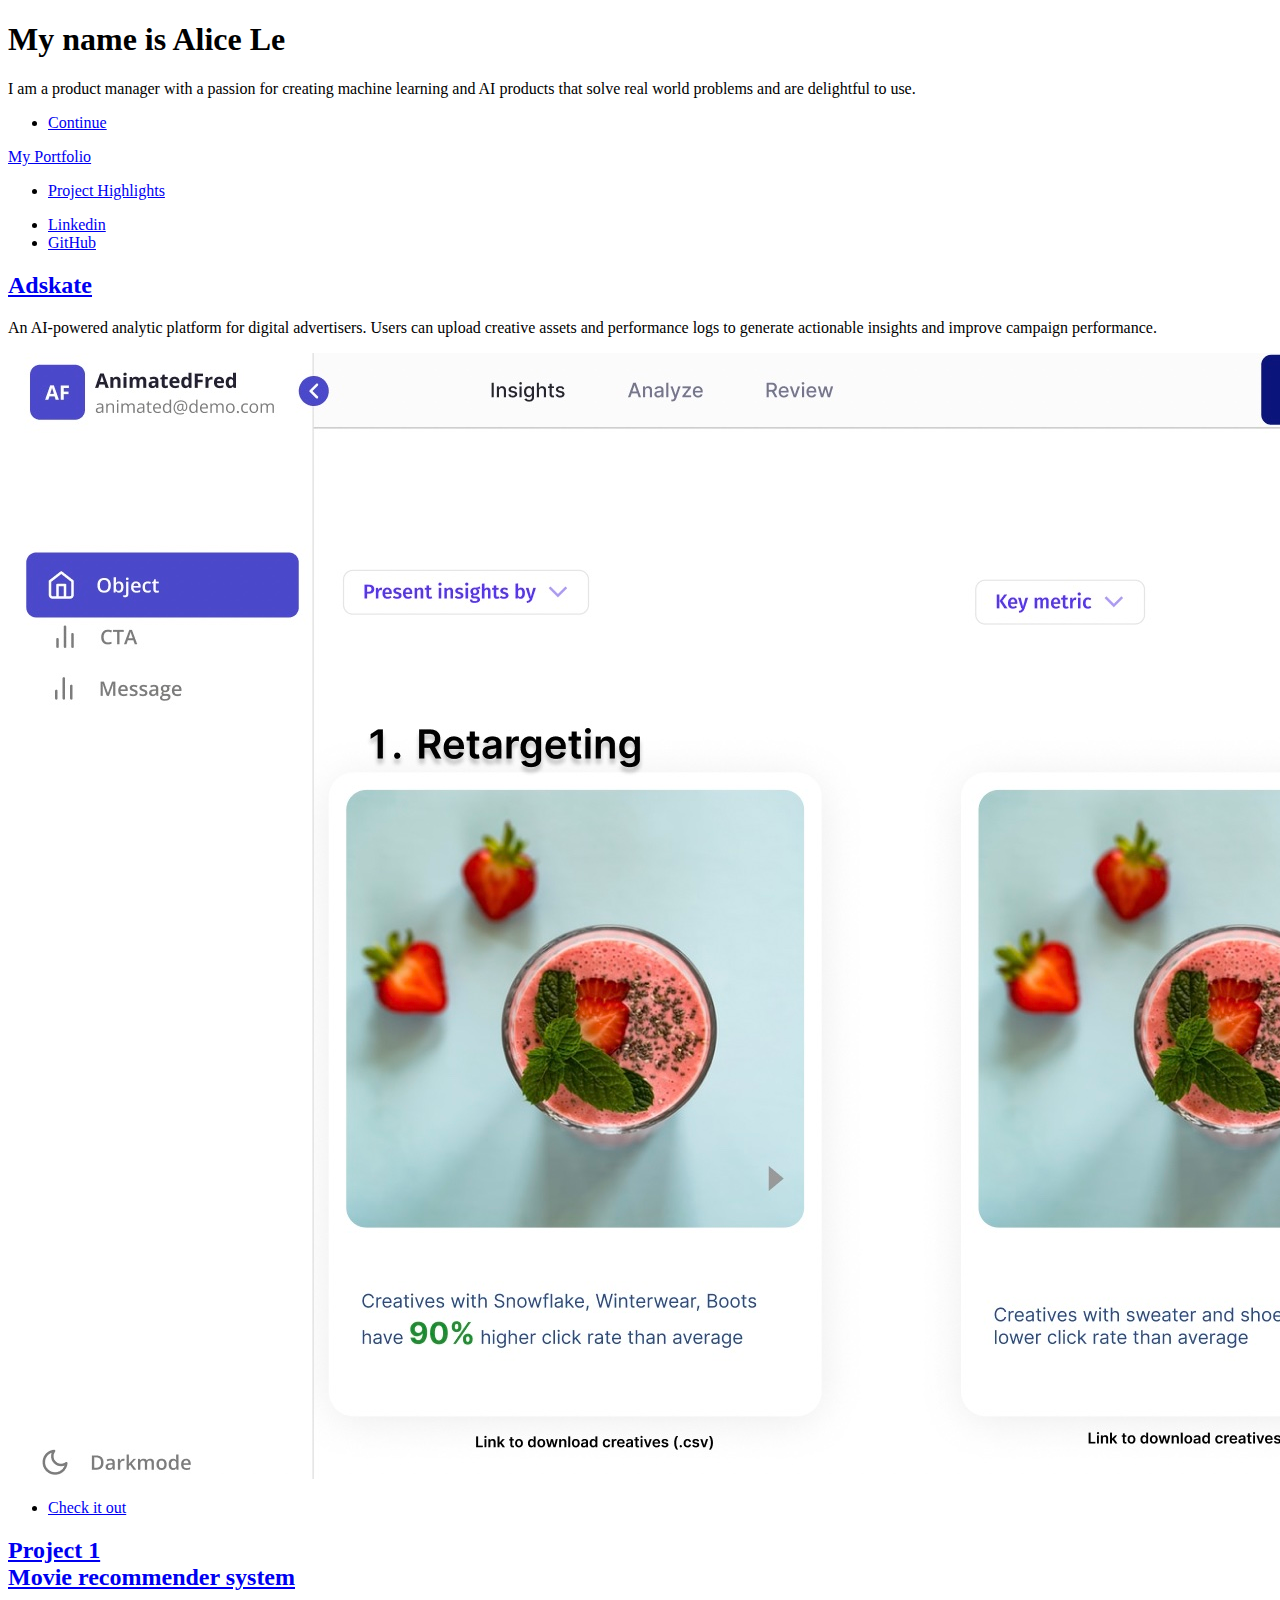
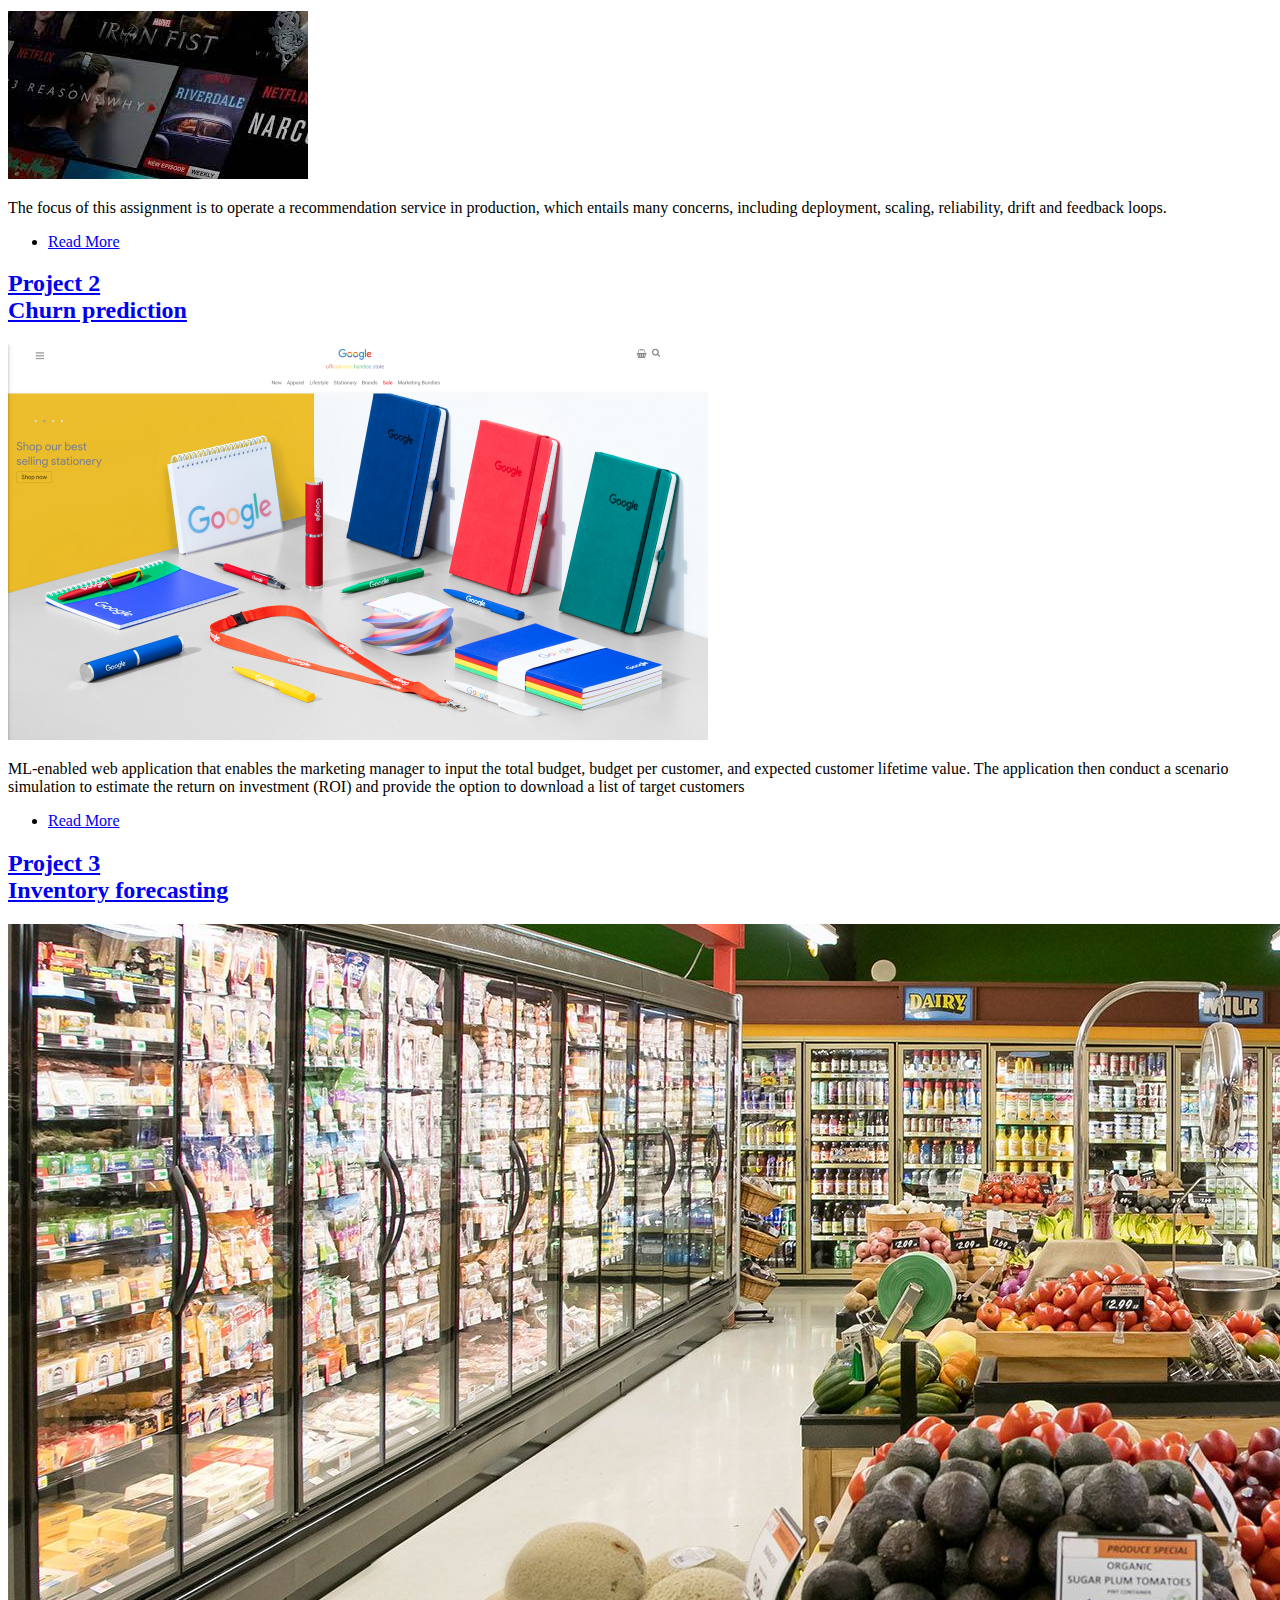
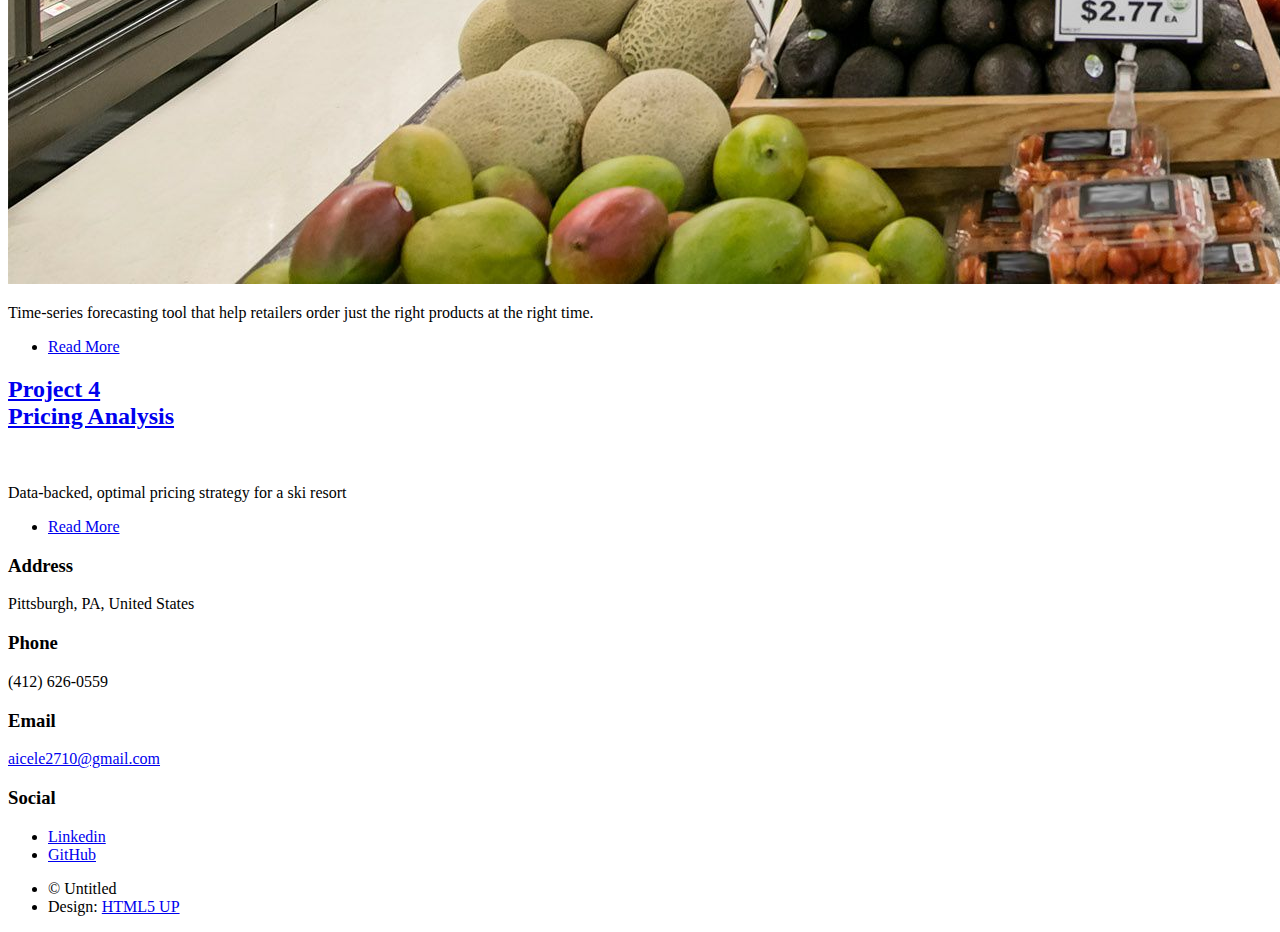
==== index.html @ f4382d78 "3rd commit" ====
<!DOCTYPE HTML>
<!--
	Massively by HTML5 UP
	html5up.net | @ajlkn
	Free for personal and commercial use under the CCA 3.0 license (html5up.net/license)
-->
<html>
	<head>
		<title>Massively by HTML5 UP</title>
		<meta charset="utf-8" />
		<meta name="viewport" content="width=device-width, initial-scale=1, user-scalable=no" />
		<link rel="stylesheet" href="assets/css/main.css" />
		<noscript><link rel="stylesheet" href="assets/css/noscript.css" /></noscript>
	</head>
	<body class="is-preload">

		<!-- Wrapper -->
			<div id="wrapper" class="fade-in">

				<!-- Intro -->
					<div id="intro">
						<h1>My name is Alice Le</h1>
						<p>I am a product manager
							with a passion for creating machine learning and AI products
							that solve real world problems
							and are delightful to use. </p>
						<ul class="actions">
							<li><a href="#header" class="button icon solid solo fa-arrow-down scrolly">Continue</a></li>
						</ul>
					</div>

				<!-- Header -->
					<header id="header">
						<a href="index.html" class="logo">My Portfolio</a>
					</header>

				<!-- Nav -->
					<nav id="nav">
						<ul class="links">
							<li class="active"><a href="index.html">Project Highlights</a></li>

						</ul>
						<ul class="icons">
							<li><a href="https://www.linkedin.com/in/alice-phuong-le/" class="icon brands fa-linkedin" target="_blank"><span class="label">Linkedin</span></a></li>
							<li><a href="https://github.com/alicele2710" class="icon brands fa-github" target="_blank"><span class="label">GitHub</span></a></li>
						</ul>
					</nav>

				<!-- Main -->
					<div id="main">

						<!-- Featured Post -->
							<article class="post featured">
								<header class="major">
									<h2><a href="#">Adskate</a></h2>
									<p>An AI-powered analytic platform for digital advertisers.
										Users can upload creative assets and performance logs to generate actionable insights and improve campaign performance.</p>
								</header>
								<a href="#" class="image main"><img src="images/Adskate.jpg" alt="adskate" /></a>
								<ul class="actions special">
									<li><a href="#" class="button large" target="_blank">Check it out</a></li>
								</ul>
							</article>

						<!-- Posts -->
							<section class="posts">
								<article>
									<header>
										
										<h2><a href="#">Project 1<br />
										Movie recommender system </a></h2>
									</header>
									<a href="#" class="image fit"><img src="images/download.jpeg" alt="movie"/></a>
									<p>The focus of this assignment is to operate a recommendation service in production, which entails many concerns, including deployment, scaling, reliability, drift and feedback loops.</p>
									<ul class="actions special">
										<li><a href="https://github.com/cmu-seai/group-project-s23-attack-on-the-model" class="button" target="_blank">Read More</a></li>
									</ul>
								</article>
								<article>
									<header>
										
										<h2><a href="#">Project 2<br />
										Churn prediction</a></h2>
									</header>
									<a href="#" class="image fit"><img src="images/google-merch-store.png" alt="" /></a>
									<p>ML-enabled web application that enables the marketing manager to input the total budget, budget per customer, and expected customer lifetime value. The application then conduct a scenario simulation to estimate the return on investment (ROI) and provide the option to download a list of target customers</p>
									<ul class="actions special">
										<li><a href="https://github.com/alicele2710/churn-prediction/tree/main" class="button" target="_blank">Read More</a></li>
									</ul>
								</article>
								<article>
									<header>
								
										<h2><a href="#">Project 3<br />
										Inventory forecasting</a></h2>
									</header>
									<a href="#" class="image fit"><img src="images/supermarket.jpg" alt="" /></a>
									<p>Time-series forecasting tool that help retailers order just the right products at the right time.</p>
									<ul class="actions special">
										<li><a href="https://github.com/alicele2710/inventory-forecasting" class="button" target="_blank">Read More</a></li>
									</ul>
								</article>
								<article>
									<header>
									
										<h2><a href="#">Project 4<br />
										Pricing Analysis</a></h2>
									</header>
									<a href="#" class="image fit"><img src="images/pricing.jpeg" alt="" /></a>
									<p>Data-backed, optimal pricing strategy for a ski resort</p>
									<ul class="actions special">
										<li><a href="https://github.com/alicele2710/DataScienceGuidedCapstone" class="button" target="_blank">Read More</a></li>
									</ul>
								</article>
								
							</section>

						<!-- Footer -->


					</div>

				<!-- Footer -->
					<footer id="footer">
						
						<section class="split contact">
							<section class="alt">
								<h3>Address</h3>
								<p>Pittsburgh, PA, United States</p>
							</section>
							<section>
								<h3>Phone</h3>
								<p>(412) 626-0559</p>
							</section>
							<section>
								<h3>Email</h3>
								<p><a href = "mailto: alicele2710@gmail.com">aicele2710@gmail.com</a></p>
							</section>
							<section>
								<h3>Social</h3>
								<ul class="icons alt">
									<li><a href="https://www.linkedin.com/in/alice-phuong-le/" class="icon brands alt fa-linkedin" target="_blank"><span class="label">Linkedin</span></a></li>
									
									<li><a href="https://github.com/alicele2710" class="icon brands alt fa-github" target="_blank"><span class="label">GitHub</span></a></li>
								</ul>
							</section>
						</section>
					</footer>

				<!-- Copyright -->
					<div id="copyright">
						<ul><li>&copy; Untitled</li><li>Design: <a href="https://html5up.net">HTML5 UP</a></li></ul>
					</div>

			</div>

		<!-- Scripts -->
			<script src="assets/js/jquery.min.js"></script>
			<script src="assets/js/jquery.scrollex.min.js"></script>
			<script src="assets/js/jquery.scrolly.min.js"></script>
			<script src="assets/js/browser.min.js"></script>
			<script src="assets/js/breakpoints.min.js"></script>
			<script src="assets/js/util.js"></script>
			<script src="assets/js/main.js"></script>

	</body>
</html>
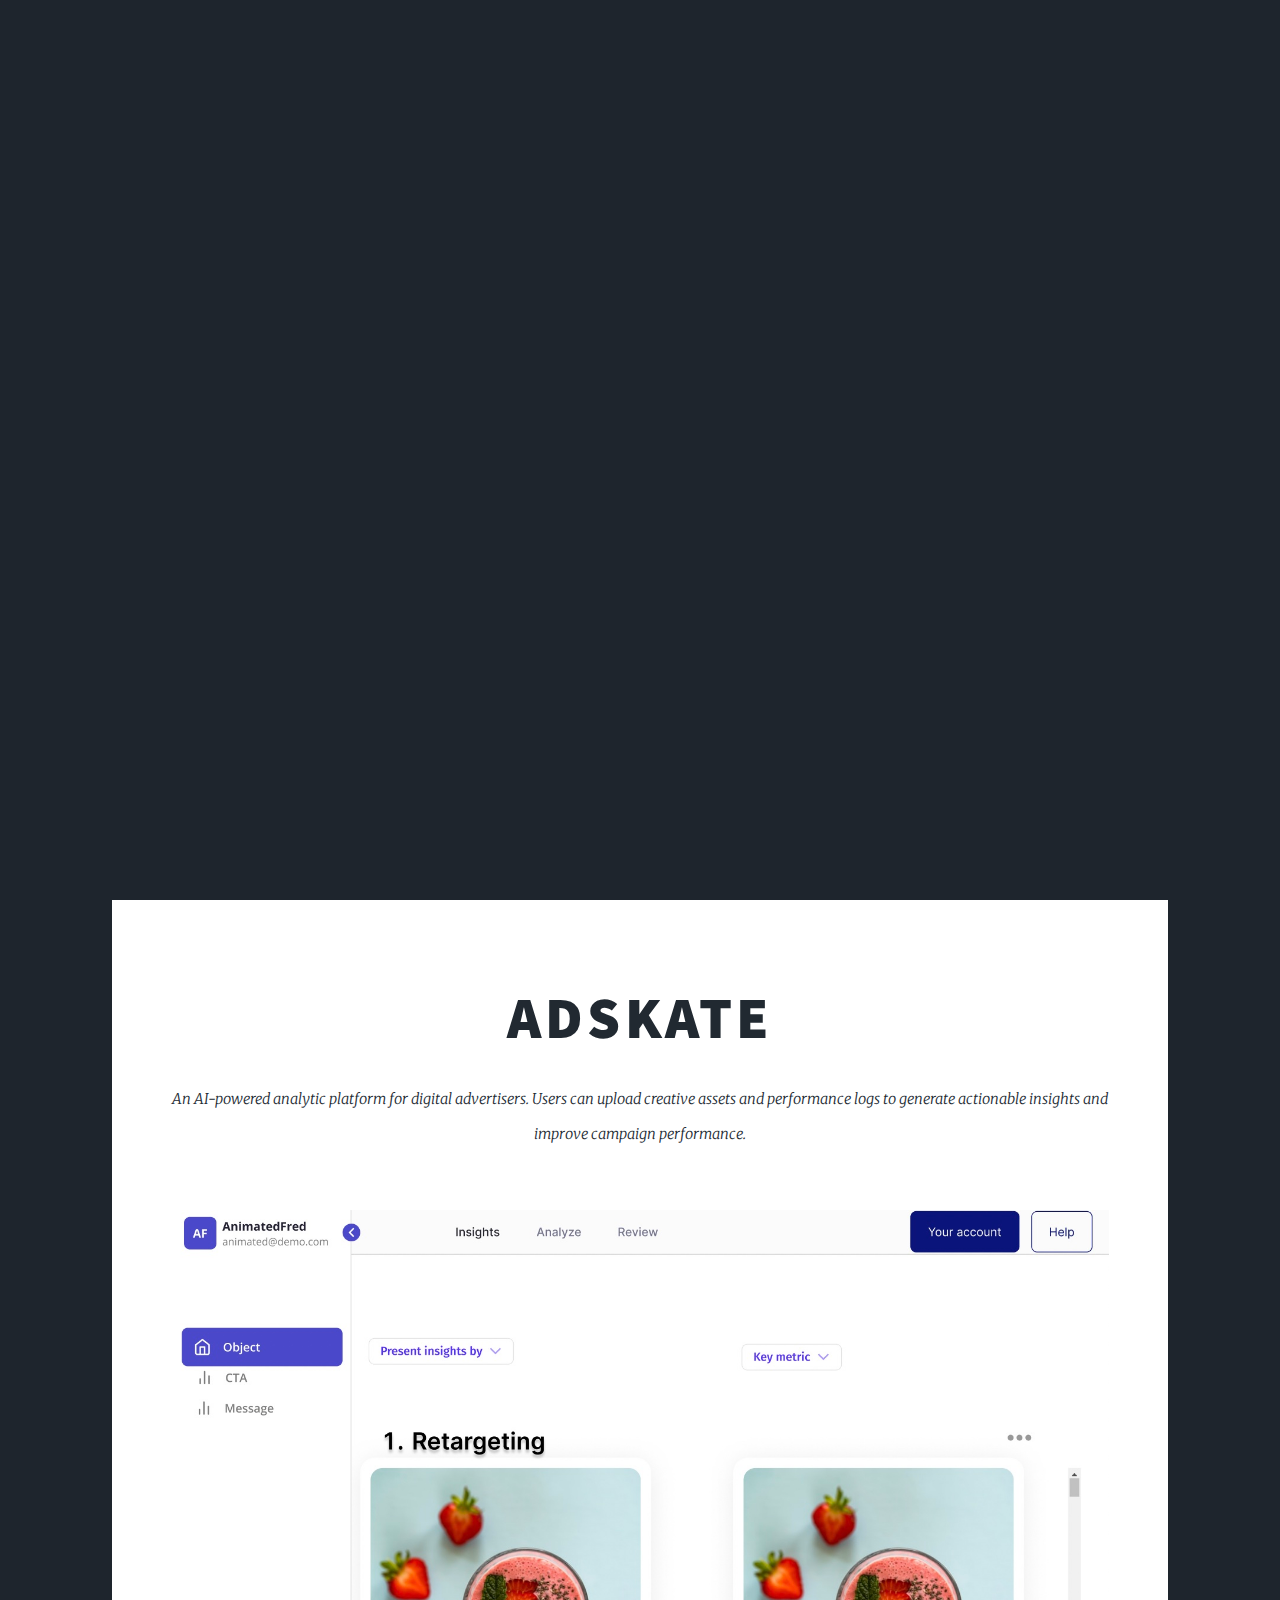
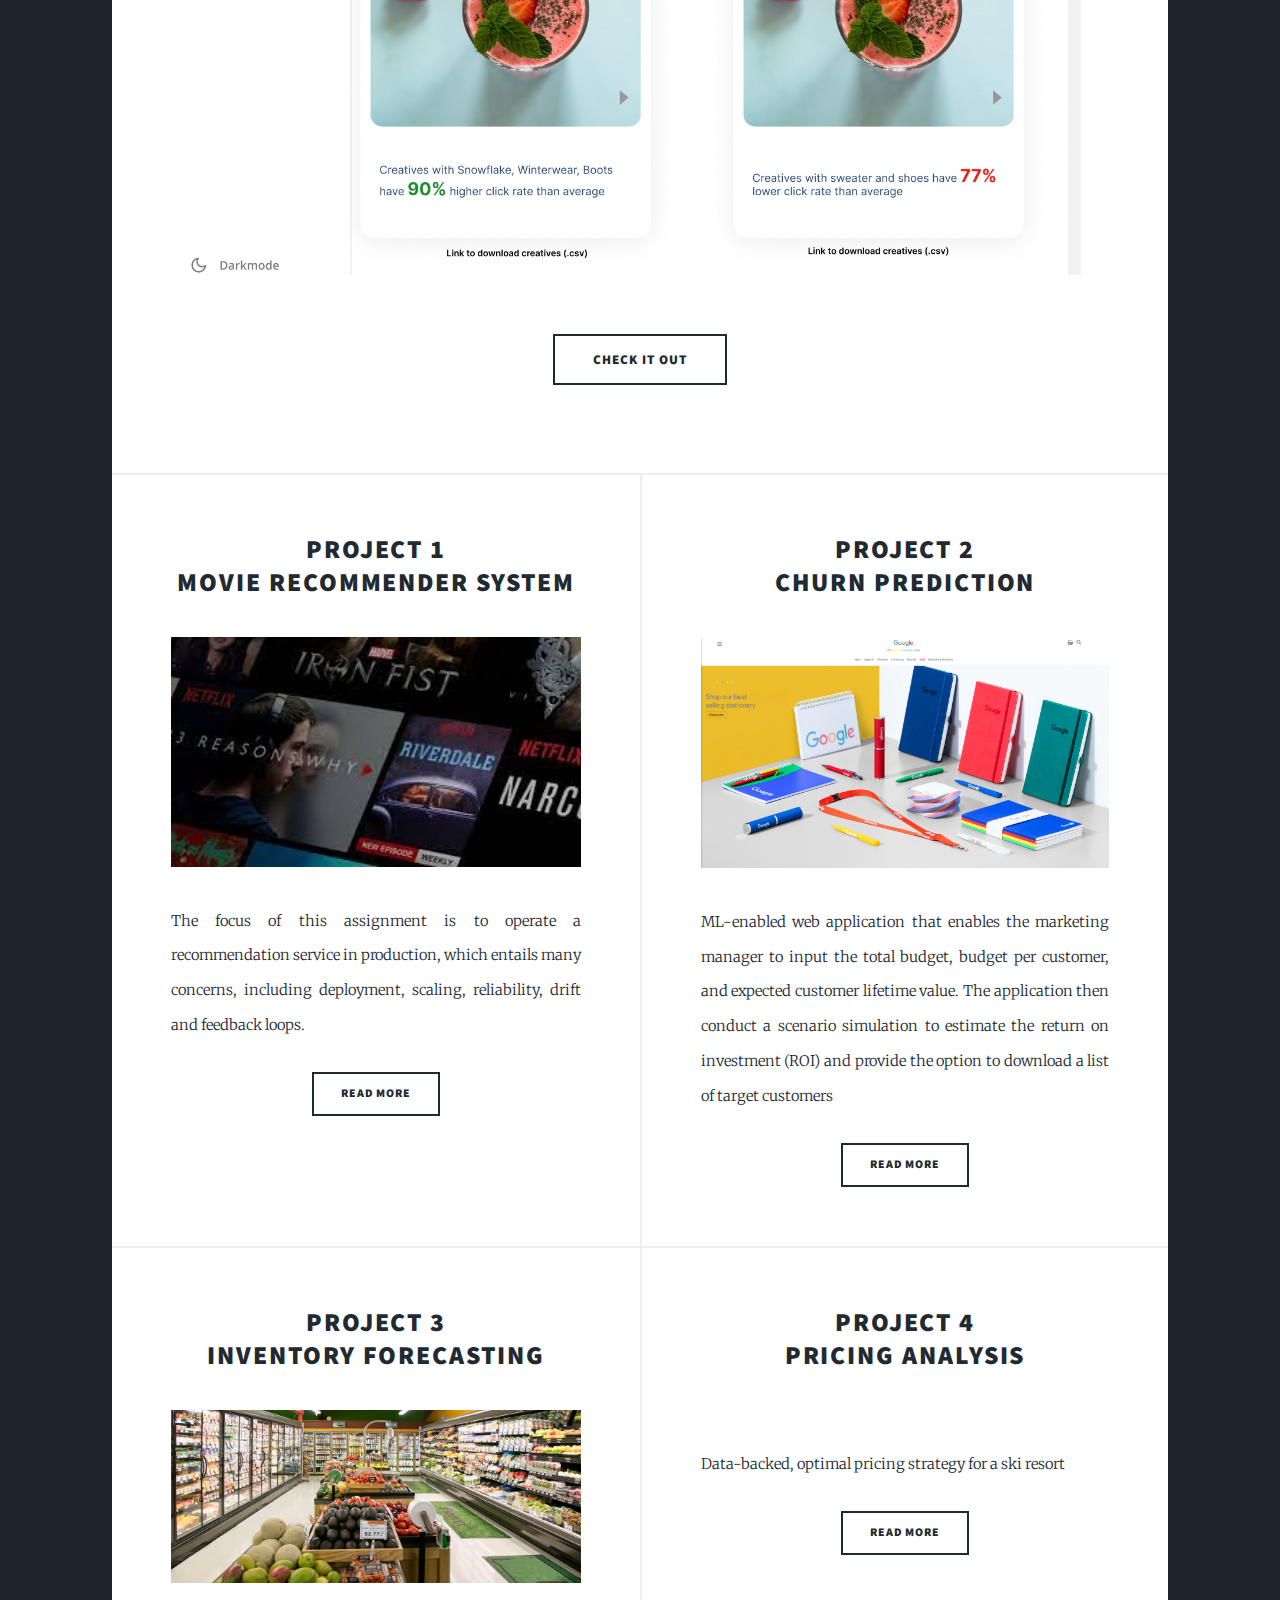
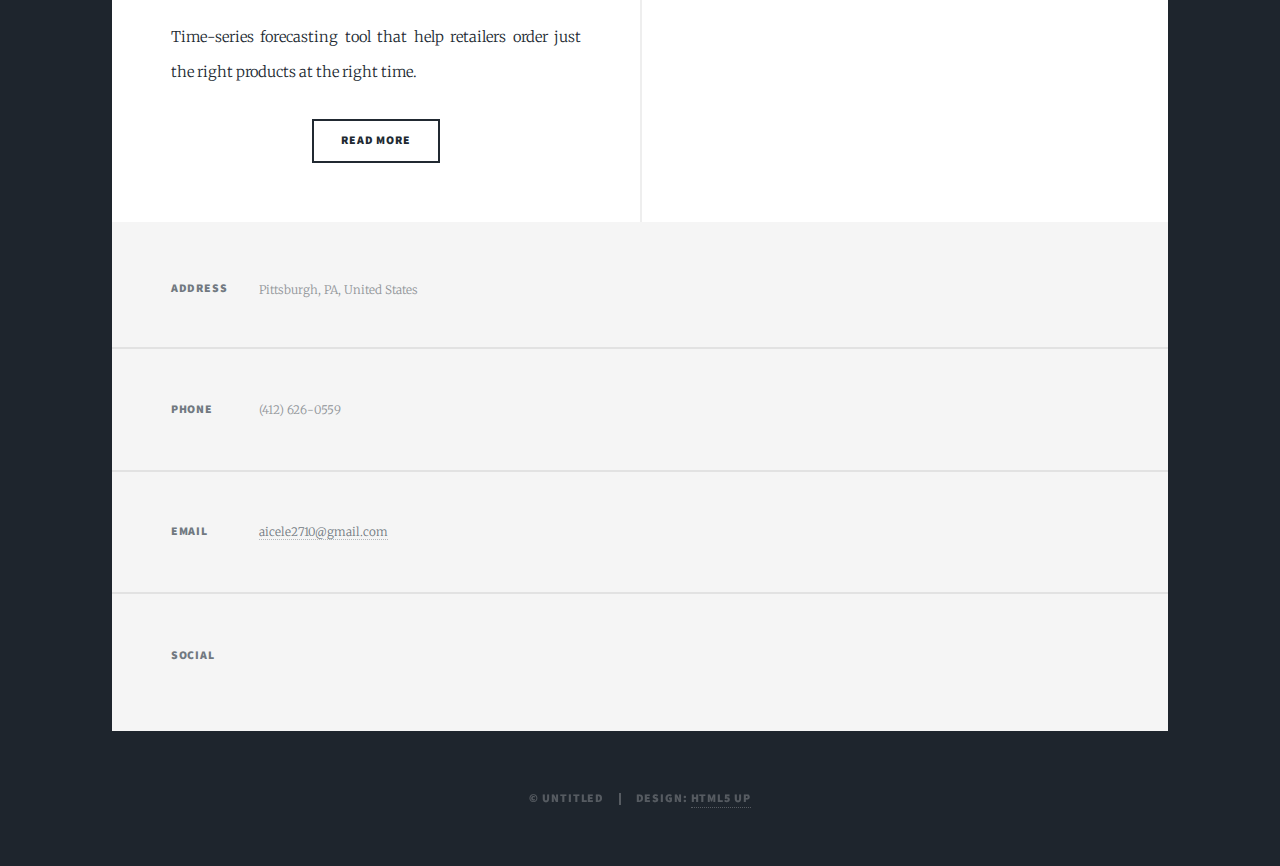
==== commit 9df17cff: "5th commit" ====
--- a/index.html
+++ b/index.html
@@ -38,6 +38,8 @@
 					<nav id="nav">
 						<ul class="links">
 							<li class="active"><a href="index.html">Project Highlights</a></li>
+							
+
 
 						</ul>
 						<ul class="icons">
@@ -52,13 +54,13 @@
 						<!-- Featured Post -->
 							<article class="post featured">
 								<header class="major">
-									<h2><a href="#">Adskate</a></h2>
+									<h2><a href="generic.html">Adskate</a></h2>
 									<p>An AI-powered analytic platform for digital advertisers.
 										Users can upload creative assets and performance logs to generate actionable insights and improve campaign performance.</p>
 								</header>
-								<a href="#" class="image main"><img src="images/Adskate.jpg" alt="adskate" /></a>
+								<a href="generic.html" class="image main"><img src="images/Adskate.jpg" alt="adskate" /></a>
 								<ul class="actions special">
-									<li><a href="#" class="button large" target="_blank">Check it out</a></li>
+									<li><a href="generic.html" class="button large" target="_blank">Check it out</a></li>
 								</ul>
 							</article>
 
@@ -67,22 +69,22 @@
 								<article>
 									<header>
 										
-										<h2><a href="#">Project 1<br />
+										<h2><a href="https://github.com/alicele2710/movie-recommender-system/tree/main">Project 1<br />
 										Movie recommender system </a></h2>
 									</header>
-									<a href="#" class="image fit"><img src="images/download.jpeg" alt="movie"/></a>
+									<a href="https://github.com/alicele2710/movie-recommender-system/tree/main" class="image fit"><img src="images/download.jpeg" alt="movie"/></a>
 									<p>The focus of this assignment is to operate a recommendation service in production, which entails many concerns, including deployment, scaling, reliability, drift and feedback loops.</p>
 									<ul class="actions special">
-										<li><a href="https://github.com/cmu-seai/group-project-s23-attack-on-the-model" class="button" target="_blank">Read More</a></li>
+										<li><a href="https://github.com/alicele2710/movie-recommender-system/tree/main" class="button" target="_blank">Read More</a></li>
 									</ul>
 								</article>
 								<article>
 									<header>
 										
-										<h2><a href="#">Project 2<br />
+										<h2><a href="https://github.com/alicele2710/churn-prediction/tree/main">Project 2<br />
 										Churn prediction</a></h2>
 									</header>
-									<a href="#" class="image fit"><img src="images/google-merch-store.png" alt="" /></a>
+									<a href="https://github.com/alicele2710/churn-prediction/tree/main" class="image fit"><img src="images/google-merch-store.png" alt="" /></a>
 									<p>ML-enabled web application that enables the marketing manager to input the total budget, budget per customer, and expected customer lifetime value. The application then conduct a scenario simulation to estimate the return on investment (ROI) and provide the option to download a list of target customers</p>
 									<ul class="actions special">
 										<li><a href="https://github.com/alicele2710/churn-prediction/tree/main" class="button" target="_blank">Read More</a></li>
@@ -91,10 +93,10 @@
 								<article>
 									<header>
 								
-										<h2><a href="#">Project 3<br />
+										<h2><a href="https://github.com/alicele2710/inventory-forecasting">Project 3<br />
 										Inventory forecasting</a></h2>
 									</header>
-									<a href="#" class="image fit"><img src="images/supermarket.jpg" alt="" /></a>
+									<a href="https://github.com/alicele2710/inventory-forecasting" class="image fit"><img src="images/supermarket.jpg" alt="" /></a>
 									<p>Time-series forecasting tool that help retailers order just the right products at the right time.</p>
 									<ul class="actions special">
 										<li><a href="https://github.com/alicele2710/inventory-forecasting" class="button" target="_blank">Read More</a></li>
@@ -103,10 +105,10 @@
 								<article>
 									<header>
 									
-										<h2><a href="#">Project 4<br />
+										<h2><a href="https://github.com/alicele2710/DataScienceGuidedCapstone">Project 4<br />
 										Pricing Analysis</a></h2>
 									</header>
-									<a href="#" class="image fit"><img src="images/pricing.jpeg" alt="" /></a>
+									<a href="https://github.com/alicele2710/DataScienceGuidedCapstone" class="image fit"><img src="images/pricing.jpeg" alt="" /></a>
 									<p>Data-backed, optimal pricing strategy for a ski resort</p>
 									<ul class="actions special">
 										<li><a href="https://github.com/alicele2710/DataScienceGuidedCapstone" class="button" target="_blank">Read More</a></li>
--- a/assets/css/main.css
+++ b/assets/css/main.css
@@ -0,0 +1,4697 @@
+@import url(fontawesome-all.min.css);
+@import url("https://fonts.googleapis.com/css?family=Merriweather:300,700,300italic,700italic|Source+Sans+Pro:900");
+
+/*
+	Massively by HTML5 UP
+	html5up.net | @ajlkn
+	Free for personal and commercial use under the CCA 3.0 license (html5up.net/license)
+*/
+
+html, body, div, span, applet, object,
+iframe, h1, h2, h3, h4, h5, h6, p, blockquote,
+pre, a, abbr, acronym, address, big, cite,
+code, del, dfn, em, img, ins, kbd, q, s, samp,
+small, strike, strong, sub, sup, tt, var, b,
+u, i, center, dl, dt, dd, ol, ul, li, fieldset,
+form, label, legend, table, caption, tbody,
+tfoot, thead, tr, th, td, article, aside,
+canvas, details, embed, figure, figcaption,
+footer, header, hgroup, menu, nav, output, ruby,
+section, summary, time, mark, audio, video {
+	margin: 0;
+	padding: 0;
+	border: 0;
+	font-size: 100%;
+	font: inherit;
+	vertical-align: baseline;}
+
+article, aside, details, figcaption, figure,
+footer, header, hgroup, menu, nav, section {
+	display: block;}
+
+body {
+	line-height: 1;
+}
+
+ol, ul {
+	list-style: none;
+}
+
+blockquote, q {
+	quotes: none;
+}
+
+	blockquote:before, blockquote:after, q:before, q:after {
+		content: '';
+		content: none;
+	}
+
+table {
+	border-collapse: collapse;
+	border-spacing: 0;
+}
+
+body {
+	-webkit-text-size-adjust: none;
+}
+
+mark {
+	background-color: transparent;
+	color: inherit;
+}
+
+input::-moz-focus-inner {
+	border: 0;
+	padding: 0;
+}
+
+input, select, textarea {
+	-moz-appearance: none;
+	-webkit-appearance: none;
+	-ms-appearance: none;
+	appearance: none;
+}
+
+/* Basic */
+
+	@-ms-viewport {
+		width: device-width;
+	}
+
+	body {
+		-ms-overflow-style: scrollbar;
+	}
+
+	@media screen and (max-width: 480px) {
+
+		html, body {
+			min-width: 320px;
+		}
+
+	}
+
+	html {
+		box-sizing: border-box;
+	}
+
+	*, *:before, *:after {
+		box-sizing: inherit;
+	}
+
+	body {
+		background-color: #1e252d;
+	}
+
+		body.is-preload *, body.is-preload *:before, body.is-preload *:after {
+			-moz-animation: none !important;
+			-webkit-animation: none !important;
+			-ms-animation: none !important;
+			animation: none !important;
+			-moz-transition: none !important;
+			-webkit-transition: none !important;
+			-ms-transition: none !important;
+			transition: none !important;
+		}
+
+/* Type */
+
+	html {
+		font-size: 16pt;
+	}
+
+		@media screen and (max-width: 1680px) {
+
+			html {
+				font-size: 12pt;
+			}
+
+		}
+
+		@media screen and (max-width: 1280px) {
+
+			html {
+				font-size: 11pt;
+			}
+
+		}
+
+		@media screen and (max-width: 360px) {
+
+			html {
+				font-size: 10pt;
+			}
+
+		}
+
+	body {
+		color: #212931;
+	}
+
+	body, input, select, textarea {
+		font-family: "Merriweather", Georgia, serif;
+		font-weight: 300;
+		font-size: 1rem;
+		line-height: 2.375;
+	}
+
+	a {
+		-moz-transition: color 0.2s ease-in-out, background-color 0.2s ease-in-out, border-color 0.2s ease-in-out, box-shadow 0.2s ease-in-out;
+		-webkit-transition: color 0.2s ease-in-out, background-color 0.2s ease-in-out, border-color 0.2s ease-in-out, box-shadow 0.2s ease-in-out;
+		-ms-transition: color 0.2s ease-in-out, background-color 0.2s ease-in-out, border-color 0.2s ease-in-out, box-shadow 0.2s ease-in-out;
+		transition: color 0.2s ease-in-out, background-color 0.2s ease-in-out, border-color 0.2s ease-in-out, box-shadow 0.2s ease-in-out;
+		border-bottom: dotted 1px;
+		text-decoration: none;
+	}
+
+		a:hover {
+			border-bottom-color: transparent;
+		}
+
+	strong, b {
+		font-weight: 600;
+	}
+
+	em, i {
+		font-style: italic;
+	}
+
+	p {
+		text-align: justify;
+		margin: 0 0 2rem 0;
+	}
+
+	h1, h2, h3, h4, h5, h6 {
+		font-family: "Source Sans Pro", Helvetica, sans-serif;
+		font-weight: 900;
+		line-height: 1.5;
+		letter-spacing: 0.075em;
+		text-transform: uppercase;
+		margin: 0 0 1rem 0;
+	}
+
+		h1 a, h2 a, h3 a, h4 a, h5 a, h6 a {
+			border-bottom: 0;
+			color: inherit;
+			text-decoration: none;
+		}
+
+	h1 {
+		font-size: 4rem;
+		line-height: 1.1;
+		margin: 0 0 2rem 0;
+	}
+
+	h2 {
+		font-size: 1.75rem;
+		line-height: 1.3;
+		margin: 0 0 1.5rem 0;
+	}
+
+	h3 {
+		font-size: 1.25rem;
+		margin: 0 0 1.5rem 0;
+	}
+
+	h4 {
+		font-size: 1rem;
+	}
+
+	h5 {
+		font-size: 0.9rem;
+	}
+
+	h6 {
+		font-size: 0.8rem;
+	}
+
+	sub {
+		font-size: 0.8rem;
+		position: relative;
+		top: 0.5rem;
+	}
+
+	sup {
+		font-size: 0.8rem;
+		position: relative;
+		top: -0.5rem;
+	}
+
+	blockquote {
+		border-left: solid 4px;
+		font-style: italic;
+		margin: 0 0 2rem 0;
+		padding: 0.5rem 0 0.5rem 2rem;
+	}
+
+	code {
+		border: solid 2px;
+		font-family: "Courier New", monospace;
+		font-size: 0.9rem;
+		margin: 0 0.25rem;
+		padding: 0.25rem 0.65rem;
+	}
+
+	pre {
+		-webkit-overflow-scrolling: touch;
+		font-family: "Courier New", monospace;
+		font-size: 0.9rem;
+		margin: 0 0 2rem 0;
+	}
+
+		pre code {
+			display: block;
+			line-height: 1.75;
+			padding: 1rem 1.5rem;
+			overflow-x: auto;
+		}
+
+	hr {
+		border: 0;
+		border-bottom: solid 2px;
+		margin: 3rem 0;
+	}
+
+		hr.major {
+			margin: 5rem 0;
+		}
+
+	.align-left {
+		text-align: left;
+	}
+
+	.align-center {
+		text-align: center;
+	}
+
+	.align-right {
+		text-align: right;
+	}
+
+	input, select, textarea {
+		color: #212931;
+	}
+
+	a {
+		color: #212931;
+		border-bottom-color: rgba(33, 41, 49, 0.5);
+	}
+
+		a:hover {
+			border-bottom-color: transparent;
+			color: #18bfef !important;
+		}
+
+	strong, b {
+		color: #212931;
+	}
+
+	h1, h2, h3, h4, h5, h6 {
+		color: #212931;
+	}
+
+	blockquote {
+		border-left-color: #eeeeee;
+	}
+
+	code {
+		background: rgba(220, 220, 220, 0.25);
+		border-color: #eeeeee;
+	}
+
+	hr {
+		border-bottom-color: #eeeeee;
+	}
+
+/* Row */
+
+	.row {
+		display: flex;
+		flex-wrap: wrap;
+		box-sizing: border-box;
+		align-items: stretch;
+	}
+
+		.row > * {
+			box-sizing: border-box;
+		}
+
+		.row.gtr-uniform > * > :last-child {
+			margin-bottom: 0;
+		}
+
+		.row.aln-left {
+			justify-content: flex-start;
+		}
+
+		.row.aln-center {
+			justify-content: center;
+		}
+
+		.row.aln-right {
+			justify-content: flex-end;
+		}
+
+		.row.aln-top {
+			align-items: flex-start;
+		}
+
+		.row.aln-middle {
+			align-items: center;
+		}
+
+		.row.aln-bottom {
+			align-items: flex-end;
+		}
+
+		.row > .imp {
+			order: -1;
+		}
+
+		.row > .col-1 {
+			width: 8.33333%;
+		}
+
+		.row > .off-1 {
+			margin-left: 8.33333%;
+		}
+
+		.row > .col-2 {
+			width: 16.66667%;
+		}
+
+		.row > .off-2 {
+			margin-left: 16.66667%;
+		}
+
+		.row > .col-3 {
+			width: 25%;
+		}
+
+		.row > .off-3 {
+			margin-left: 25%;
+		}
+
+		.row > .col-4 {
+			width: 33.33333%;
+		}
+
+		.row > .off-4 {
+			margin-left: 33.33333%;
+		}
+
+		.row > .col-5 {
+			width: 41.66667%;
+		}
+
+		.row > .off-5 {
+			margin-left: 41.66667%;
+		}
+
+		.row > .col-6 {
+			width: 50%;
+		}
+
+		.row > .off-6 {
+			margin-left: 50%;
+		}
+
+		.row > .col-7 {
+			width: 58.33333%;
+		}
+
+		.row > .off-7 {
+			margin-left: 58.33333%;
+		}
+
+		.row > .col-8 {
+			width: 66.66667%;
+		}
+
+		.row > .off-8 {
+			margin-left: 66.66667%;
+		}
+
+		.row > .col-9 {
+			width: 75%;
+		}
+
+		.row > .off-9 {
+			margin-left: 75%;
+		}
+
+		.row > .col-10 {
+			width: 83.33333%;
+		}
+
+		.row > .off-10 {
+			margin-left: 83.33333%;
+		}
+
+		.row > .col-11 {
+			width: 91.66667%;
+		}
+
+		.row > .off-11 {
+			margin-left: 91.66667%;
+		}
+
+		.row > .col-12 {
+			width: 100%;
+		}
+
+		.row > .off-12 {
+			margin-left: 100%;
+		}
+
+		.row.gtr-0 {
+			margin-top: 0;
+			margin-left: 0rem;
+		}
+
+			.row.gtr-0 > * {
+				padding: 0 0 0 0rem;
+			}
+
+			.row.gtr-0.gtr-uniform {
+				margin-top: 0rem;
+			}
+
+				.row.gtr-0.gtr-uniform > * {
+					padding-top: 0rem;
+				}
+
+		.row.gtr-25 {
+			margin-top: 0;
+			margin-left: -0.375rem;
+		}
+
+			.row.gtr-25 > * {
+				padding: 0 0 0 0.375rem;
+			}
+
+			.row.gtr-25.gtr-uniform {
+				margin-top: -0.375rem;
+			}
+
+				.row.gtr-25.gtr-uniform > * {
+					padding-top: 0.375rem;
+				}
+
+		.row.gtr-50 {
+			margin-top: 0;
+			margin-left: -0.75rem;
+		}
+
+			.row.gtr-50 > * {
+				padding: 0 0 0 0.75rem;
+			}
+
+			.row.gtr-50.gtr-uniform {
+				margin-top: -0.75rem;
+			}
+
+				.row.gtr-50.gtr-uniform > * {
+					padding-top: 0.75rem;
+				}
+
+		.row {
+			margin-top: 0;
+			margin-left: -1.5rem;
+		}
+
+			.row > * {
+				padding: 0 0 0 1.5rem;
+			}
+
+			.row.gtr-uniform {
+				margin-top: -1.5rem;
+			}
+
+				.row.gtr-uniform > * {
+					padding-top: 1.5rem;
+				}
+
+		.row.gtr-150 {
+			margin-top: 0;
+			margin-left: -2.25rem;
+		}
+
+			.row.gtr-150 > * {
+				padding: 0 0 0 2.25rem;
+			}
+
+			.row.gtr-150.gtr-uniform {
+				margin-top: -2.25rem;
+			}
+
+				.row.gtr-150.gtr-uniform > * {
+					padding-top: 2.25rem;
+				}
+
+		.row.gtr-200 {
+			margin-top: 0;
+			margin-left: -3rem;
+		}
+
+			.row.gtr-200 > * {
+				padding: 0 0 0 3rem;
+			}
+
+			.row.gtr-200.gtr-uniform {
+				margin-top: -3rem;
+			}
+
+				.row.gtr-200.gtr-uniform > * {
+					padding-top: 3rem;
+				}
+
+		@media screen and (max-width: 1680px) {
+
+			.row {
+				display: flex;
+				flex-wrap: wrap;
+				box-sizing: border-box;
+				align-items: stretch;
+			}
+
+				.row > * {
+					box-sizing: border-box;
+				}
+
+				.row.gtr-uniform > * > :last-child {
+					margin-bottom: 0;
+				}
+
+				.row.aln-left {
+					justify-content: flex-start;
+				}
+
+				.row.aln-center {
+					justify-content: center;
+				}
+
+				.row.aln-right {
+					justify-content: flex-end;
+				}
+
+				.row.aln-top {
+					align-items: flex-start;
+				}
+
+				.row.aln-middle {
+					align-items: center;
+				}
+
+				.row.aln-bottom {
+					align-items: flex-end;
+				}
+
+				.row > .imp-xlarge {
+					order: -1;
+				}
+
+				.row > .col-1-xlarge {
+					width: 8.33333%;
+				}
+
+				.row > .off-1-xlarge {
+					margin-left: 8.33333%;
+				}
+
+				.row > .col-2-xlarge {
+					width: 16.66667%;
+				}
+
+				.row > .off-2-xlarge {
+					margin-left: 16.66667%;
+				}
+
+				.row > .col-3-xlarge {
+					width: 25%;
+				}
+
+				.row > .off-3-xlarge {
+					margin-left: 25%;
+				}
+
+				.row > .col-4-xlarge {
+					width: 33.33333%;
+				}
+
+				.row > .off-4-xlarge {
+					margin-left: 33.33333%;
+				}
+
+				.row > .col-5-xlarge {
+					width: 41.66667%;
+				}
+
+				.row > .off-5-xlarge {
+					margin-left: 41.66667%;
+				}
+
+				.row > .col-6-xlarge {
+					width: 50%;
+				}
+
+				.row > .off-6-xlarge {
+					margin-left: 50%;
+				}
+
+				.row > .col-7-xlarge {
+					width: 58.33333%;
+				}
+
+				.row > .off-7-xlarge {
+					margin-left: 58.33333%;
+				}
+
+				.row > .col-8-xlarge {
+					width: 66.66667%;
+				}
+
+				.row > .off-8-xlarge {
+					margin-left: 66.66667%;
+				}
+
+				.row > .col-9-xlarge {
+					width: 75%;
+				}
+
+				.row > .off-9-xlarge {
+					margin-left: 75%;
+				}
+
+				.row > .col-10-xlarge {
+					width: 83.33333%;
+				}
+
+				.row > .off-10-xlarge {
+					margin-left: 83.33333%;
+				}
+
+				.row > .col-11-xlarge {
+					width: 91.66667%;
+				}
+
+				.row > .off-11-xlarge {
+					margin-left: 91.66667%;
+				}
+
+				.row > .col-12-xlarge {
+					width: 100%;
+				}
+
+				.row > .off-12-xlarge {
+					margin-left: 100%;
+				}
+
+				.row.gtr-0 {
+					margin-top: 0;
+					margin-left: 0rem;
+				}
+
+					.row.gtr-0 > * {
+						padding: 0 0 0 0rem;
+					}
+
+					.row.gtr-0.gtr-uniform {
+						margin-top: 0rem;
+					}
+
+						.row.gtr-0.gtr-uniform > * {
+							padding-top: 0rem;
+						}
+
+				.row.gtr-25 {
+					margin-top: 0;
+					margin-left: -0.375rem;
+				}
+
+					.row.gtr-25 > * {
+						padding: 0 0 0 0.375rem;
+					}
+
+					.row.gtr-25.gtr-uniform {
+						margin-top: -0.375rem;
+					}
+
+						.row.gtr-25.gtr-uniform > * {
+							padding-top: 0.375rem;
+						}
+
+				.row.gtr-50 {
+					margin-top: 0;
+					margin-left: -0.75rem;
+				}
+
+					.row.gtr-50 > * {
+						padding: 0 0 0 0.75rem;
+					}
+
+					.row.gtr-50.gtr-uniform {
+						margin-top: -0.75rem;
+					}
+
+						.row.gtr-50.gtr-uniform > * {
+							padding-top: 0.75rem;
+						}
+
+				.row {
+					margin-top: 0;
+					margin-left: -1.5rem;
+				}
+
+					.row > * {
+						padding: 0 0 0 1.5rem;
+					}
+
+					.row.gtr-uniform {
+						margin-top: -1.5rem;
+					}
+
+						.row.gtr-uniform > * {
+							padding-top: 1.5rem;
+						}
+
+				.row.gtr-150 {
+					margin-top: 0;
+					margin-left: -2.25rem;
+				}
+
+					.row.gtr-150 > * {
+						padding: 0 0 0 2.25rem;
+					}
+
+					.row.gtr-150.gtr-uniform {
+						margin-top: -2.25rem;
+					}
+
+						.row.gtr-150.gtr-uniform > * {
+							padding-top: 2.25rem;
+						}
+
+				.row.gtr-200 {
+					margin-top: 0;
+					margin-left: -3rem;
+				}
+
+					.row.gtr-200 > * {
+						padding: 0 0 0 3rem;
+					}
+
+					.row.gtr-200.gtr-uniform {
+						margin-top: -3rem;
+					}
+
+						.row.gtr-200.gtr-uniform > * {
+							padding-top: 3rem;
+						}
+
+		}
+
+		@media screen and (max-width: 1280px) {
+
+			.row {
+				display: flex;
+				flex-wrap: wrap;
+				box-sizing: border-box;
+				align-items: stretch;
+			}
+
+				.row > * {
+					box-sizing: border-box;
+				}
+
+				.row.gtr-uniform > * > :last-child {
+					margin-bottom: 0;
+				}
+
+				.row.aln-left {
+					justify-content: flex-start;
+				}
+
+				.row.aln-center {
+					justify-content: center;
+				}
+
+				.row.aln-right {
+					justify-content: flex-end;
+				}
+
+				.row.aln-top {
+					align-items: flex-start;
+				}
+
+				.row.aln-middle {
+					align-items: center;
+				}
+
+				.row.aln-bottom {
+					align-items: flex-end;
+				}
+
+				.row > .imp-large {
+					order: -1;
+				}
+
+				.row > .col-1-large {
+					width: 8.33333%;
+				}
+
+				.row > .off-1-large {
+					margin-left: 8.33333%;
+				}
+
+				.row > .col-2-large {
+					width: 16.66667%;
+				}
+
+				.row > .off-2-large {
+					margin-left: 16.66667%;
+				}
+
+				.row > .col-3-large {
+					width: 25%;
+				}
+
+				.row > .off-3-large {
+					margin-left: 25%;
+				}
+
+				.row > .col-4-large {
+					width: 33.33333%;
+				}
+
+				.row > .off-4-large {
+					margin-left: 33.33333%;
+				}
+
+				.row > .col-5-large {
+					width: 41.66667%;
+				}
+
+				.row > .off-5-large {
+					margin-left: 41.66667%;
+				}
+
+				.row > .col-6-large {
+					width: 50%;
+				}
+
+				.row > .off-6-large {
+					margin-left: 50%;
+				}
+
+				.row > .col-7-large {
+					width: 58.33333%;
+				}
+
+				.row > .off-7-large {
+					margin-left: 58.33333%;
+				}
+
+				.row > .col-8-large {
+					width: 66.66667%;
+				}
+
+				.row > .off-8-large {
+					margin-left: 66.66667%;
+				}
+
+				.row > .col-9-large {
+					width: 75%;
+				}
+
+				.row > .off-9-large {
+					margin-left: 75%;
+				}
+
+				.row > .col-10-large {
+					width: 83.33333%;
+				}
+
+				.row > .off-10-large {
+					margin-left: 83.33333%;
+				}
+
+				.row > .col-11-large {
+					width: 91.66667%;
+				}
+
+				.row > .off-11-large {
+					margin-left: 91.66667%;
+				}
+
+				.row > .col-12-large {
+					width: 100%;
+				}
+
+				.row > .off-12-large {
+					margin-left: 100%;
+				}
+
+				.row.gtr-0 {
+					margin-top: 0;
+					margin-left: 0rem;
+				}
+
+					.row.gtr-0 > * {
+						padding: 0 0 0 0rem;
+					}
+
+					.row.gtr-0.gtr-uniform {
+						margin-top: 0rem;
+					}
+
+						.row.gtr-0.gtr-uniform > * {
+							padding-top: 0rem;
+						}
+
+				.row.gtr-25 {
+					margin-top: 0;
+					margin-left: -0.375rem;
+				}
+
+					.row.gtr-25 > * {
+						padding: 0 0 0 0.375rem;
+					}
+
+					.row.gtr-25.gtr-uniform {
+						margin-top: -0.375rem;
+					}
+
+						.row.gtr-25.gtr-uniform > * {
+							padding-top: 0.375rem;
+						}
+
+				.row.gtr-50 {
+					margin-top: 0;
+					margin-left: -0.75rem;
+				}
+
+					.row.gtr-50 > * {
+						padding: 0 0 0 0.75rem;
+					}
+
+					.row.gtr-50.gtr-uniform {
+						margin-top: -0.75rem;
+					}
+
+						.row.gtr-50.gtr-uniform > * {
+							padding-top: 0.75rem;
+						}
+
+				.row {
+					margin-top: 0;
+					margin-left: -1.5rem;
+				}
+
+					.row > * {
+						padding: 0 0 0 1.5rem;
+					}
+
+					.row.gtr-uniform {
+						margin-top: -1.5rem;
+					}
+
+						.row.gtr-uniform > * {
+							padding-top: 1.5rem;
+						}
+
+				.row.gtr-150 {
+					margin-top: 0;
+					margin-left: -2.25rem;
+				}
+
+					.row.gtr-150 > * {
+						padding: 0 0 0 2.25rem;
+					}
+
+					.row.gtr-150.gtr-uniform {
+						margin-top: -2.25rem;
+					}
+
+						.row.gtr-150.gtr-uniform > * {
+							padding-top: 2.25rem;
+						}
+
+				.row.gtr-200 {
+					margin-top: 0;
+					margin-left: -3rem;
+				}
+
+					.row.gtr-200 > * {
+						padding: 0 0 0 3rem;
+					}
+
+					.row.gtr-200.gtr-uniform {
+						margin-top: -3rem;
+					}
+
+						.row.gtr-200.gtr-uniform > * {
+							padding-top: 3rem;
+						}
+
+		}
+
+		@media screen and (max-width: 980px) {
+
+			.row {
+				display: flex;
+				flex-wrap: wrap;
+				box-sizing: border-box;
+				align-items: stretch;
+			}
+
+				.row > * {
+					box-sizing: border-box;
+				}
+
+				.row.gtr-uniform > * > :last-child {
+					margin-bottom: 0;
+				}
+
+				.row.aln-left {
+					justify-content: flex-start;
+				}
+
+				.row.aln-center {
+					justify-content: center;
+				}
+
+				.row.aln-right {
+					justify-content: flex-end;
+				}
+
+				.row.aln-top {
+					align-items: flex-start;
+				}
+
+				.row.aln-middle {
+					align-items: center;
+				}
+
+				.row.aln-bottom {
+					align-items: flex-end;
+				}
+
+				.row > .imp-medium {
+					order: -1;
+				}
+
+				.row > .col-1-medium {
+					width: 8.33333%;
+				}
+
+				.row > .off-1-medium {
+					margin-left: 8.33333%;
+				}
+
+				.row > .col-2-medium {
+					width: 16.66667%;
+				}
+
+				.row > .off-2-medium {
+					margin-left: 16.66667%;
+				}
+
+				.row > .col-3-medium {
+					width: 25%;
+				}
+
+				.row > .off-3-medium {
+					margin-left: 25%;
+				}
+
+				.row > .col-4-medium {
+					width: 33.33333%;
+				}
+
+				.row > .off-4-medium {
+					margin-left: 33.33333%;
+				}
+
+				.row > .col-5-medium {
+					width: 41.66667%;
+				}
+
+				.row > .off-5-medium {
+					margin-left: 41.66667%;
+				}
+
+				.row > .col-6-medium {
+					width: 50%;
+				}
+
+				.row > .off-6-medium {
+					margin-left: 50%;
+				}
+
+				.row > .col-7-medium {
+					width: 58.33333%;
+				}
+
+				.row > .off-7-medium {
+					margin-left: 58.33333%;
+				}
+
+				.row > .col-8-medium {
+					width: 66.66667%;
+				}
+
+				.row > .off-8-medium {
+					margin-left: 66.66667%;
+				}
+
+				.row > .col-9-medium {
+					width: 75%;
+				}
+
+				.row > .off-9-medium {
+					margin-left: 75%;
+				}
+
+				.row > .col-10-medium {
+					width: 83.33333%;
+				}
+
+				.row > .off-10-medium {
+					margin-left: 83.33333%;
+				}
+
+				.row > .col-11-medium {
+					width: 91.66667%;
+				}
+
+				.row > .off-11-medium {
+					margin-left: 91.66667%;
+				}
+
+				.row > .col-12-medium {
+					width: 100%;
+				}
+
+				.row > .off-12-medium {
+					margin-left: 100%;
+				}
+
+				.row.gtr-0 {
+					margin-top: 0;
+					margin-left: 0rem;
+				}
+
+					.row.gtr-0 > * {
+						padding: 0 0 0 0rem;
+					}
+
+					.row.gtr-0.gtr-uniform {
+						margin-top: 0rem;
+					}
+
+						.row.gtr-0.gtr-uniform > * {
+							padding-top: 0rem;
+						}
+
+				.row.gtr-25 {
+					margin-top: 0;
+					margin-left: -0.375rem;
+				}
+
+					.row.gtr-25 > * {
+						padding: 0 0 0 0.375rem;
+					}
+
+					.row.gtr-25.gtr-uniform {
+						margin-top: -0.375rem;
+					}
+
+						.row.gtr-25.gtr-uniform > * {
+							padding-top: 0.375rem;
+						}
+
+				.row.gtr-50 {
+					margin-top: 0;
+					margin-left: -0.75rem;
+				}
+
+					.row.gtr-50 > * {
+						padding: 0 0 0 0.75rem;
+					}
+
+					.row.gtr-50.gtr-uniform {
+						margin-top: -0.75rem;
+					}
+
+						.row.gtr-50.gtr-uniform > * {
+							padding-top: 0.75rem;
+						}
+
+				.row {
+					margin-top: 0;
+					margin-left: -1.5rem;
+				}
+
+					.row > * {
+						padding: 0 0 0 1.5rem;
+					}
+
+					.row.gtr-uniform {
+						margin-top: -1.5rem;
+					}
+
+						.row.gtr-uniform > * {
+							padding-top: 1.5rem;
+						}
+
+				.row.gtr-150 {
+					margin-top: 0;
+					margin-left: -2.25rem;
+				}
+
+					.row.gtr-150 > * {
+						padding: 0 0 0 2.25rem;
+					}
+
+					.row.gtr-150.gtr-uniform {
+						margin-top: -2.25rem;
+					}
+
+						.row.gtr-150.gtr-uniform > * {
+							padding-top: 2.25rem;
+						}
+
+				.row.gtr-200 {
+					margin-top: 0;
+					margin-left: -3rem;
+				}
+
+					.row.gtr-200 > * {
+						padding: 0 0 0 3rem;
+					}
+
+					.row.gtr-200.gtr-uniform {
+						margin-top: -3rem;
+					}
+
+						.row.gtr-200.gtr-uniform > * {
+							padding-top: 3rem;
+						}
+
+		}
+
+		@media screen and (max-width: 736px) {
+
+			.row {
+				display: flex;
+				flex-wrap: wrap;
+				box-sizing: border-box;
+				align-items: stretch;
+			}
+
+				.row > * {
+					box-sizing: border-box;
+				}
+
+				.row.gtr-uniform > * > :last-child {
+					margin-bottom: 0;
+				}
+
+				.row.aln-left {
+					justify-content: flex-start;
+				}
+
+				.row.aln-center {
+					justify-content: center;
+				}
+
+				.row.aln-right {
+					justify-content: flex-end;
+				}
+
+				.row.aln-top {
+					align-items: flex-start;
+				}
+
+				.row.aln-middle {
+					align-items: center;
+				}
+
+				.row.aln-bottom {
+					align-items: flex-end;
+				}
+
+				.row > .imp-small {
+					order: -1;
+				}
+
+				.row > .col-1-small {
+					width: 8.33333%;
+				}
+
+				.row > .off-1-small {
+					margin-left: 8.33333%;
+				}
+
+				.row > .col-2-small {
+					width: 16.66667%;
+				}
+
+				.row > .off-2-small {
+					margin-left: 16.66667%;
+				}
+
+				.row > .col-3-small {
+					width: 25%;
+				}
+
+				.row > .off-3-small {
+					margin-left: 25%;
+				}
+
+				.row > .col-4-small {
+					width: 33.33333%;
+				}
+
+				.row > .off-4-small {
+					margin-left: 33.33333%;
+				}
+
+				.row > .col-5-small {
+					width: 41.66667%;
+				}
+
+				.row > .off-5-small {
+					margin-left: 41.66667%;
+				}
+
+				.row > .col-6-small {
+					width: 50%;
+				}
+
+				.row > .off-6-small {
+					margin-left: 50%;
+				}
+
+				.row > .col-7-small {
+					width: 58.33333%;
+				}
+
+				.row > .off-7-small {
+					margin-left: 58.33333%;
+				}
+
+				.row > .col-8-small {
+					width: 66.66667%;
+				}
+
+				.row > .off-8-small {
+					margin-left: 66.66667%;
+				}
+
+				.row > .col-9-small {
+					width: 75%;
+				}
+
+				.row > .off-9-small {
+					margin-left: 75%;
+				}
+
+				.row > .col-10-small {
+					width: 83.33333%;
+				}
+
+				.row > .off-10-small {
+					margin-left: 83.33333%;
+				}
+
+				.row > .col-11-small {
+					width: 91.66667%;
+				}
+
+				.row > .off-11-small {
+					margin-left: 91.66667%;
+				}
+
+				.row > .col-12-small {
+					width: 100%;
+				}
+
+				.row > .off-12-small {
+					margin-left: 100%;
+				}
+
+				.row.gtr-0 {
+					margin-top: 0;
+					margin-left: 0rem;
+				}
+
+					.row.gtr-0 > * {
+						padding: 0 0 0 0rem;
+					}
+
+					.row.gtr-0.gtr-uniform {
+						margin-top: 0rem;
+					}
+
+						.row.gtr-0.gtr-uniform > * {
+							padding-top: 0rem;
+						}
+
+				.row.gtr-25 {
+					margin-top: 0;
+					margin-left: -0.375rem;
+				}
+
+					.row.gtr-25 > * {
+						padding: 0 0 0 0.375rem;
+					}
+
+					.row.gtr-25.gtr-uniform {
+						margin-top: -0.375rem;
+					}
+
+						.row.gtr-25.gtr-uniform > * {
+							padding-top: 0.375rem;
+						}
+
+				.row.gtr-50 {
+					margin-top: 0;
+					margin-left: -0.75rem;
+				}
+
+					.row.gtr-50 > * {
+						padding: 0 0 0 0.75rem;
+					}
+
+					.row.gtr-50.gtr-uniform {
+						margin-top: -0.75rem;
+					}
+
+						.row.gtr-50.gtr-uniform > * {
+							padding-top: 0.75rem;
+						}
+
+				.row {
+					margin-top: 0;
+					margin-left: -1.5rem;
+				}
+
+					.row > * {
+						padding: 0 0 0 1.5rem;
+					}
+
+					.row.gtr-uniform {
+						margin-top: -1.5rem;
+					}
+
+						.row.gtr-uniform > * {
+							padding-top: 1.5rem;
+						}
+
+				.row.gtr-150 {
+					margin-top: 0;
+					margin-left: -2.25rem;
+				}
+
+					.row.gtr-150 > * {
+						padding: 0 0 0 2.25rem;
+					}
+
+					.row.gtr-150.gtr-uniform {
+						margin-top: -2.25rem;
+					}
+
+						.row.gtr-150.gtr-uniform > * {
+							padding-top: 2.25rem;
+						}
+
+				.row.gtr-200 {
+					margin-top: 0;
+					margin-left: -3rem;
+				}
+
+					.row.gtr-200 > * {
+						padding: 0 0 0 3rem;
+					}
+
+					.row.gtr-200.gtr-uniform {
+						margin-top: -3rem;
+					}
+
+						.row.gtr-200.gtr-uniform > * {
+							padding-top: 3rem;
+						}
+
+		}
+
+		@media screen and (max-width: 480px) {
+
+			.row {
+				display: flex;
+				flex-wrap: wrap;
+				box-sizing: border-box;
+				align-items: stretch;
+			}
+
+				.row > * {
+					box-sizing: border-box;
+				}
+
+				.row.gtr-uniform > * > :last-child {
+					margin-bottom: 0;
+				}
+
+				.row.aln-left {
+					justify-content: flex-start;
+				}
+
+				.row.aln-center {
+					justify-content: center;
+				}
+
+				.row.aln-right {
+					justify-content: flex-end;
+				}
+
+				.row.aln-top {
+					align-items: flex-start;
+				}
+
+				.row.aln-middle {
+					align-items: center;
+				}
+
+				.row.aln-bottom {
+					align-items: flex-end;
+				}
+
+				.row > .imp-xsmall {
+					order: -1;
+				}
+
+				.row > .col-1-xsmall {
+					width: 8.33333%;
+				}
+
+				.row > .off-1-xsmall {
+					margin-left: 8.33333%;
+				}
+
+				.row > .col-2-xsmall {
+					width: 16.66667%;
+				}
+
+				.row > .off-2-xsmall {
+					margin-left: 16.66667%;
+				}
+
+				.row > .col-3-xsmall {
+					width: 25%;
+				}
+
+				.row > .off-3-xsmall {
+					margin-left: 25%;
+				}
+
+				.row > .col-4-xsmall {
+					width: 33.33333%;
+				}
+
+				.row > .off-4-xsmall {
+					margin-left: 33.33333%;
+				}
+
+				.row > .col-5-xsmall {
+					width: 41.66667%;
+				}
+
+				.row > .off-5-xsmall {
+					margin-left: 41.66667%;
+				}
+
+				.row > .col-6-xsmall {
+					width: 50%;
+				}
+
+				.row > .off-6-xsmall {
+					margin-left: 50%;
+				}
+
+				.row > .col-7-xsmall {
+					width: 58.33333%;
+				}
+
+				.row > .off-7-xsmall {
+					margin-left: 58.33333%;
+				}
+
+				.row > .col-8-xsmall {
+					width: 66.66667%;
+				}
+
+				.row > .off-8-xsmall {
+					margin-left: 66.66667%;
+				}
+
+				.row > .col-9-xsmall {
+					width: 75%;
+				}
+
+				.row > .off-9-xsmall {
+					margin-left: 75%;
+				}
+
+				.row > .col-10-xsmall {
+					width: 83.33333%;
+				}
+
+				.row > .off-10-xsmall {
+					margin-left: 83.33333%;
+				}
+
+				.row > .col-11-xsmall {
+					width: 91.66667%;
+				}
+
+				.row > .off-11-xsmall {
+					margin-left: 91.66667%;
+				}
+
+				.row > .col-12-xsmall {
+					width: 100%;
+				}
+
+				.row > .off-12-xsmall {
+					margin-left: 100%;
+				}
+
+				.row.gtr-0 {
+					margin-top: 0;
+					margin-left: 0rem;
+				}
+
+					.row.gtr-0 > * {
+						padding: 0 0 0 0rem;
+					}
+
+					.row.gtr-0.gtr-uniform {
+						margin-top: 0rem;
+					}
+
+						.row.gtr-0.gtr-uniform > * {
+							padding-top: 0rem;
+						}
+
+				.row.gtr-25 {
+					margin-top: 0;
+					margin-left: -0.375rem;
+				}
+
+					.row.gtr-25 > * {
+						padding: 0 0 0 0.375rem;
+					}
+
+					.row.gtr-25.gtr-uniform {
+						margin-top: -0.375rem;
+					}
+
+						.row.gtr-25.gtr-uniform > * {
+							padding-top: 0.375rem;
+						}
+
+				.row.gtr-50 {
+					margin-top: 0;
+					margin-left: -0.75rem;
+				}
+
+					.row.gtr-50 > * {
+						padding: 0 0 0 0.75rem;
+					}
+
+					.row.gtr-50.gtr-uniform {
+						margin-top: -0.75rem;
+					}
+
+						.row.gtr-50.gtr-uniform > * {
+							padding-top: 0.75rem;
+						}
+
+				.row {
+					margin-top: 0;
+					margin-left: -1.5rem;
+				}
+
+					.row > * {
+						padding: 0 0 0 1.5rem;
+					}
+
+					.row.gtr-uniform {
+						margin-top: -1.5rem;
+					}
+
+						.row.gtr-uniform > * {
+							padding-top: 1.5rem;
+						}
+
+				.row.gtr-150 {
+					margin-top: 0;
+					margin-left: -2.25rem;
+				}
+
+					.row.gtr-150 > * {
+						padding: 0 0 0 2.25rem;
+					}
+
+					.row.gtr-150.gtr-uniform {
+						margin-top: -2.25rem;
+					}
+
+						.row.gtr-150.gtr-uniform > * {
+							padding-top: 2.25rem;
+						}
+
+				.row.gtr-200 {
+					margin-top: 0;
+					margin-left: -3rem;
+				}
+
+					.row.gtr-200 > * {
+						padding: 0 0 0 3rem;
+					}
+
+					.row.gtr-200.gtr-uniform {
+						margin-top: -3rem;
+					}
+
+						.row.gtr-200.gtr-uniform > * {
+							padding-top: 3rem;
+						}
+
+		}
+
+		@media screen and (max-width: 360px) {
+
+			.row {
+				display: flex;
+				flex-wrap: wrap;
+				box-sizing: border-box;
+				align-items: stretch;
+			}
+
+				.row > * {
+					box-sizing: border-box;
+				}
+
+				.row.gtr-uniform > * > :last-child {
+					margin-bottom: 0;
+				}
+
+				.row.aln-left {
+					justify-content: flex-start;
+				}
+
+				.row.aln-center {
+					justify-content: center;
+				}
+
+				.row.aln-right {
+					justify-content: flex-end;
+				}
+
+				.row.aln-top {
+					align-items: flex-start;
+				}
+
+				.row.aln-middle {
+					align-items: center;
+				}
+
+				.row.aln-bottom {
+					align-items: flex-end;
+				}
+
+				.row > .imp-xxsmall {
+					order: -1;
+				}
+
+				.row > .col-1-xxsmall {
+					width: 8.33333%;
+				}
+
+				.row > .off-1-xxsmall {
+					margin-left: 8.33333%;
+				}
+
+				.row > .col-2-xxsmall {
+					width: 16.66667%;
+				}
+
+				.row > .off-2-xxsmall {
+					margin-left: 16.66667%;
+				}
+
+				.row > .col-3-xxsmall {
+					width: 25%;
+				}
+
+				.row > .off-3-xxsmall {
+					margin-left: 25%;
+				}
+
+				.row > .col-4-xxsmall {
+					width: 33.33333%;
+				}
+
+				.row > .off-4-xxsmall {
+					margin-left: 33.33333%;
+				}
+
+				.row > .col-5-xxsmall {
+					width: 41.66667%;
+				}
+
+				.row > .off-5-xxsmall {
+					margin-left: 41.66667%;
+				}
+
+				.row > .col-6-xxsmall {
+					width: 50%;
+				}
+
+				.row > .off-6-xxsmall {
+					margin-left: 50%;
+				}
+
+				.row > .col-7-xxsmall {
+					width: 58.33333%;
+				}
+
+				.row > .off-7-xxsmall {
+					margin-left: 58.33333%;
+				}
+
+				.row > .col-8-xxsmall {
+					width: 66.66667%;
+				}
+
+				.row > .off-8-xxsmall {
+					margin-left: 66.66667%;
+				}
+
+				.row > .col-9-xxsmall {
+					width: 75%;
+				}
+
+				.row > .off-9-xxsmall {
+					margin-left: 75%;
+				}
+
+				.row > .col-10-xxsmall {
+					width: 83.33333%;
+				}
+
+				.row > .off-10-xxsmall {
+					margin-left: 83.33333%;
+				}
+
+				.row > .col-11-xxsmall {
+					width: 91.66667%;
+				}
+
+				.row > .off-11-xxsmall {
+					margin-left: 91.66667%;
+				}
+
+				.row > .col-12-xxsmall {
+					width: 100%;
+				}
+
+				.row > .off-12-xxsmall {
+					margin-left: 100%;
+				}
+
+				.row.gtr-0 {
+					margin-top: 0;
+					margin-left: 0rem;
+				}
+
+					.row.gtr-0 > * {
+						padding: 0 0 0 0rem;
+					}
+
+					.row.gtr-0.gtr-uniform {
+						margin-top: 0rem;
+					}
+
+						.row.gtr-0.gtr-uniform > * {
+							padding-top: 0rem;
+						}
+
+				.row.gtr-25 {
+					margin-top: 0;
+					margin-left: -0.375rem;
+				}
+
+					.row.gtr-25 > * {
+						padding: 0 0 0 0.375rem;
+					}
+
+					.row.gtr-25.gtr-uniform {
+						margin-top: -0.375rem;
+					}
+
+						.row.gtr-25.gtr-uniform > * {
+							padding-top: 0.375rem;
+						}
+
+				.row.gtr-50 {
+					margin-top: 0;
+					margin-left: -0.75rem;
+				}
+
+					.row.gtr-50 > * {
+						padding: 0 0 0 0.75rem;
+					}
+
+					.row.gtr-50.gtr-uniform {
+						margin-top: -0.75rem;
+					}
+
+						.row.gtr-50.gtr-uniform > * {
+							padding-top: 0.75rem;
+						}
+
+				.row {
+					margin-top: 0;
+					margin-left: -1.5rem;
+				}
+
+					.row > * {
+						padding: 0 0 0 1.5rem;
+					}
+
+					.row.gtr-uniform {
+						margin-top: -1.5rem;
+					}
+
+						.row.gtr-uniform > * {
+							padding-top: 1.5rem;
+						}
+
+				.row.gtr-150 {
+					margin-top: 0;
+					margin-left: -2.25rem;
+				}
+
+					.row.gtr-150 > * {
+						padding: 0 0 0 2.25rem;
+					}
+
+					.row.gtr-150.gtr-uniform {
+						margin-top: -2.25rem;
+					}
+
+						.row.gtr-150.gtr-uniform > * {
+							padding-top: 2.25rem;
+						}
+
+				.row.gtr-200 {
+					margin-top: 0;
+					margin-left: -3rem;
+				}
+
+					.row.gtr-200 > * {
+						padding: 0 0 0 3rem;
+					}
+
+					.row.gtr-200.gtr-uniform {
+						margin-top: -3rem;
+					}
+
+						.row.gtr-200.gtr-uniform > * {
+							padding-top: 3rem;
+						}
+
+		}
+
+/* Box */
+
+	.box {
+		border: solid 2px;
+		margin-bottom: 2rem;
+		padding: 1.5rem;
+	}
+
+		.box > :last-child,
+		.box > :last-child > :last-child,
+		.box > :last-child > :last-child > :last-child {
+			margin-bottom: 0;
+		}
+
+		.box.alt {
+			border: 0;
+			border-radius: 0;
+			padding: 0;
+		}
+
+	.box {
+		border-color: #eeeeee;
+	}
+
+/* Button */
+
+	input[type="submit"],
+	input[type="reset"],
+	input[type="button"],
+	button,
+	.button {
+		-moz-appearance: none;
+		-webkit-appearance: none;
+		-ms-appearance: none;
+		appearance: none;
+		-moz-transition: background-color 0.2s ease-in-out, box-shadow 0.2s ease-in-out, color 0.2s ease-in-out;
+		-webkit-transition: background-color 0.2s ease-in-out, box-shadow 0.2s ease-in-out, color 0.2s ease-in-out;
+		-ms-transition: background-color 0.2s ease-in-out, box-shadow 0.2s ease-in-out, color 0.2s ease-in-out;
+		transition: background-color 0.2s ease-in-out, box-shadow 0.2s ease-in-out, color 0.2s ease-in-out;
+		border: 0;
+		border-radius: 0;
+		cursor: pointer;
+		display: inline-block;
+		font-family: "Source Sans Pro", Helvetica, sans-serif;
+		font-size: 0.8rem;
+		font-weight: 900;
+		letter-spacing: 0.075em;
+		height: 3rem;
+		line-height: 3rem;
+		padding: 0 2rem;
+		text-align: center;
+		text-decoration: none;
+		text-transform: uppercase;
+		white-space: nowrap;
+	}
+
+		input[type="submit"].icon:before,
+		input[type="reset"].icon:before,
+		input[type="button"].icon:before,
+		button.icon:before,
+		.button.icon:before {
+			margin-right: 0.5rem;
+		}
+
+		input[type="submit"].icon.solo,
+		input[type="reset"].icon.solo,
+		input[type="button"].icon.solo,
+		button.icon.solo,
+		.button.icon.solo {
+			position: relative;
+			width: 4rem;
+			height: 4rem;
+			line-height: 4rem;
+			border-radius: 4rem;
+			text-indent: 4rem;
+			overflow: hidden;
+			padding: 0;
+			white-space: nowrap;
+		}
+
+			input[type="submit"].icon.solo:before,
+			input[type="reset"].icon.solo:before,
+			input[type="button"].icon.solo:before,
+			button.icon.solo:before,
+			.button.icon.solo:before {
+				position: absolute;
+				display: block;
+				top: 0;
+				left: 0;
+				width: inherit;
+				height: inherit;
+				line-height: inherit;
+				font-size: 1.25rem;
+				margin-right: 0;
+				text-align: center;
+				text-indent: 0;
+			}
+
+		input[type="submit"].fit,
+		input[type="reset"].fit,
+		input[type="button"].fit,
+		button.fit,
+		.button.fit {
+			width: 100%;
+		}
+
+		input[type="submit"].small,
+		input[type="reset"].small,
+		input[type="button"].small,
+		button.small,
+		.button.small {
+			font-size: 0.7rem;
+			height: 2.5rem;
+			line-height: 2.5rem;
+			padding: 0 1.5rem;
+		}
+
+		input[type="submit"].large,
+		input[type="reset"].large,
+		input[type="button"].large,
+		button.large,
+		.button.large {
+			font-size: 0.9rem;
+			height: 3.5rem;
+			line-height: 3.5rem;
+			padding: 0 2.75rem;
+		}
+
+		@media screen and (max-width: 980px) {
+
+			input[type="submit"],
+			input[type="reset"],
+			input[type="button"],
+			button,
+			.button {
+				font-size: 0.9rem;
+				height: 3.25rem;
+				line-height: 3.25rem;
+			}
+
+				input[type="submit"].large,
+				input[type="reset"].large,
+				input[type="button"].large,
+				button.large,
+				.button.large {
+					font-size: 1rem;
+					height: 3.75rem;
+					line-height: 3.75rem;
+				}
+
+		}
+
+		input[type="submit"].disabled, input[type="submit"]:disabled,
+		input[type="reset"].disabled,
+		input[type="reset"]:disabled,
+		input[type="button"].disabled,
+		input[type="button"]:disabled,
+		button.disabled,
+		button:disabled,
+		.button.disabled,
+		.button:disabled {
+			pointer-events: none;
+			opacity: 0.25;
+		}
+
+	input[type="submit"],
+	input[type="reset"],
+	input[type="button"],
+	button,
+	.button {
+		background-color: transparent;
+		box-shadow: inset 0 0 0 2px #212931;
+		color: #212931 !important;
+	}
+
+		input[type="submit"]:hover,
+		input[type="reset"]:hover,
+		input[type="button"]:hover,
+		button:hover,
+		.button:hover {
+			box-shadow: inset 0 0 0 2px #18bfef;
+			color: #18bfef !important;
+		}
+
+		input[type="submit"].primary,
+		input[type="reset"].primary,
+		input[type="button"].primary,
+		button.primary,
+		.button.primary {
+			background-color: #212931;
+			box-shadow: none;
+			color: #ffffff !important;
+		}
+
+			input[type="submit"].primary:hover,
+			input[type="reset"].primary:hover,
+			input[type="button"].primary:hover,
+			button.primary:hover,
+			.button.primary:hover {
+				background-color: #18bfef;
+			}
+
+/* Form */
+
+	form {
+		margin: 0 0 2rem 0;
+	}
+
+		form > :last-child {
+			margin-bottom: 0;
+		}
+
+		form > .fields {
+			display: -moz-flex;
+			display: -webkit-flex;
+			display: -ms-flex;
+			display: flex;
+			-moz-flex-wrap: wrap;
+			-webkit-flex-wrap: wrap;
+			-ms-flex-wrap: wrap;
+			flex-wrap: wrap;
+			width: calc(100% + 3rem);
+			margin: -1.5rem 0 2rem -1.5rem;
+		}
+
+			form > .fields > .field {
+				-moz-flex-grow: 0;
+				-webkit-flex-grow: 0;
+				-ms-flex-grow: 0;
+				flex-grow: 0;
+				-moz-flex-shrink: 0;
+				-webkit-flex-shrink: 0;
+				-ms-flex-shrink: 0;
+				flex-shrink: 0;
+				padding: 1.5rem 0 0 1.5rem;
+				width: calc(100% - 1.5rem);
+			}
+
+				form > .fields > .field.half {
+					width: calc(50% - 0.75rem);
+				}
+
+				form > .fields > .field.third {
+					width: calc(100%/3 - 0.5rem);
+				}
+
+				form > .fields > .field.quarter {
+					width: calc(25% - 0.375rem);
+				}
+
+		@media screen and (max-width: 480px) {
+
+			form > .fields {
+				width: calc(100% + 3rem);
+				margin: -1.5rem 0 2rem -1.5rem;
+			}
+
+				form > .fields > .field {
+					padding: 1.5rem 0 0 1.5rem;
+					width: calc(100% - 1.5rem);
+				}
+
+					form > .fields > .field.half {
+						width: calc(100% - 1.5rem);
+					}
+
+					form > .fields > .field.third {
+						width: calc(100% - 1.5rem);
+					}
+
+					form > .fields > .field.quarter {
+						width: calc(100% - 1.5rem);
+					}
+
+		}
+
+	label {
+		display: block;
+		font-family: "Source Sans Pro", Helvetica, sans-serif;
+		font-weight: 900;
+		line-height: 1.5;
+		letter-spacing: 0.075em;
+		font-size: 0.8rem;
+		text-transform: uppercase;
+		margin: 0 0 0.75rem 0;
+	}
+
+		@media screen and (max-width: 980px) {
+
+			label {
+				font-size: 0.9rem;
+			}
+
+		}
+
+	input[type="text"],
+	input[type="password"],
+	input[type="email"],
+	select,
+	textarea {
+		-moz-appearance: none;
+		-webkit-appearance: none;
+		-ms-appearance: none;
+		appearance: none;
+		background: transparent;
+		border-radius: 0;
+		border: solid 2px;
+		color: inherit;
+		display: block;
+		outline: 0;
+		padding: 0 1rem;
+		text-decoration: none;
+		width: 100%;
+	}
+
+		input[type="text"]:invalid,
+		input[type="password"]:invalid,
+		input[type="email"]:invalid,
+		select:invalid,
+		textarea:invalid {
+			box-shadow: none;
+		}
+
+	select {
+		background-size: 1.25rem;
+		background-repeat: no-repeat;
+		background-position: calc(100% - 1rem) center;
+		height: 3rem;
+		padding-right: 3rem;
+		text-overflow: ellipsis;
+	}
+
+		select:focus::-ms-value {
+			background-color: transparent;
+		}
+
+		select::-ms-expand {
+			display: none;
+		}
+
+	input[type="text"],
+	input[type="password"],
+	input[type="email"],
+	select {
+		height: 3rem;
+	}
+
+	textarea {
+		padding: 0.75rem 1rem;
+	}
+
+	input[type="checkbox"],
+	input[type="radio"] {
+		-moz-appearance: none;
+		-webkit-appearance: none;
+		-ms-appearance: none;
+		appearance: none;
+		display: block;
+		float: left;
+		margin-right: -2rem;
+		opacity: 0;
+		width: 1rem;
+		z-index: -1;
+	}
+
+		input[type="checkbox"] + label,
+		input[type="radio"] + label {
+			text-decoration: none;
+			cursor: pointer;
+			display: inline-block;
+			font-size: 1rem;
+			letter-spacing: 0;
+			font-family: "Merriweather", Georgia, serif;
+			text-transform: none;
+			font-weight: 300;
+			padding-left: 2.8rem;
+			padding-right: 1rem;
+			position: relative;
+		}
+
+			input[type="checkbox"] + label:before,
+			input[type="radio"] + label:before {
+				-moz-osx-font-smoothing: grayscale;
+				-webkit-font-smoothing: antialiased;
+				display: inline-block;
+				font-style: normal;
+				font-variant: normal;
+				text-rendering: auto;
+				line-height: 1;
+				text-transform: none !important;
+				font-family: 'Font Awesome 5 Free';
+				font-weight: 900;
+			}
+
+			input[type="checkbox"] + label:before,
+			input[type="radio"] + label:before {
+				border-radius: 0;
+				border: solid 2px;
+				content: '';
+				display: inline-block;
+				font-size: 0.8rem;
+				height: 1.8rem;
+				left: 0;
+				line-height: 1.65rem;
+				position: absolute;
+				text-align: center;
+				top: -0.125rem;
+				width: 1.8rem;
+			}
+
+		input[type="checkbox"]:checked + label:before,
+		input[type="radio"]:checked + label:before {
+			content: '\f00c';
+		}
+
+	input[type="checkbox"] + label:before {
+		border-radius: 0;
+	}
+
+	input[type="radio"] + label:before {
+		border-radius: 100%;
+	}
+
+	::-webkit-input-placeholder {
+		opacity: 1.0;
+	}
+
+	:-moz-placeholder {
+		opacity: 1.0;
+	}
+
+	::-moz-placeholder {
+		opacity: 1.0;
+	}
+
+	:-ms-input-placeholder {
+		opacity: 1.0;
+	}
+
+	label {
+		color: #212931;
+	}
+
+	input[type="text"],
+	input[type="password"],
+	input[type="email"],
+	select,
+	textarea {
+		border-color: #eeeeee;
+	}
+
+		input[type="text"]:focus,
+		input[type="password"]:focus,
+		input[type="email"]:focus,
+		select:focus,
+		textarea:focus {
+			border-color: #18bfef;
+		}
+
+	select {
+		background-image: url("data:image/svg+xml;charset=utf8,%3Csvg xmlns='http://www.w3.org/2000/svg' width='40' height='40' preserveAspectRatio='none' viewBox='0 0 40 40'%3E%3Cpath d='M9.4,12.3l10.4,10.4l10.4-10.4c0.2-0.2,0.5-0.4,0.9-0.4c0.3,0,0.6,0.1,0.9,0.4l3.3,3.3c0.2,0.2,0.4,0.5,0.4,0.9 c0,0.4-0.1,0.6-0.4,0.9L20.7,31.9c-0.2,0.2-0.5,0.4-0.9,0.4c-0.3,0-0.6-0.1-0.9-0.4L4.3,17.3c-0.2-0.2-0.4-0.5-0.4-0.9 c0-0.4,0.1-0.6,0.4-0.9l3.3-3.3c0.2-0.2,0.5-0.4,0.9-0.4S9.1,12.1,9.4,12.3z' fill='%23eeeeee' /%3E%3C/svg%3E");
+	}
+
+		select option {
+			background-color: #ffffff;
+			color: #212931;
+		}
+
+	.select-wrapper:before {
+		color: #eeeeee;
+	}
+
+	input[type="checkbox"] + label,
+	input[type="radio"] + label {
+		color: #212931;
+	}
+
+		input[type="checkbox"] + label:before,
+		input[type="radio"] + label:before {
+			border-color: #eeeeee;
+		}
+
+	input[type="checkbox"]:checked + label:before,
+	input[type="radio"]:checked + label:before {
+		background-color: #212931;
+		border-color: #212931;
+		color: #ffffff;
+	}
+
+	input[type="checkbox"]:focus + label:before,
+	input[type="radio"]:focus + label:before {
+		border-color: #18bfef;
+	}
+
+	::-webkit-input-placeholder {
+		color: #909498 !important;
+	}
+
+	:-moz-placeholder {
+		color: #909498 !important;
+	}
+
+	::-moz-placeholder {
+		color: #909498 !important;
+	}
+
+	:-ms-input-placeholder {
+		color: #909498 !important;
+	}
+
+	.formerize-placeholder {
+		color: #909498 !important;
+	}
+
+/* Icon */
+
+	.icon {
+		text-decoration: none;
+		border-bottom: none;
+		position: relative;
+	}
+
+		.icon:before {
+			-moz-osx-font-smoothing: grayscale;
+			-webkit-font-smoothing: antialiased;
+			display: inline-block;
+			font-style: normal;
+			font-variant: normal;
+			text-rendering: auto;
+			line-height: 1;
+			text-transform: none !important;
+			font-family: 'Font Awesome 5 Free';
+			font-weight: 400;
+		}
+
+		.icon > .label {
+			display: none;
+		}
+
+		.icon:before {
+			line-height: inherit;
+		}
+
+		.icon.solid:before {
+			font-weight: 900;
+		}
+
+		.icon.brands:before {
+			font-family: 'Font Awesome 5 Brands';
+		}
+
+/* Image */
+
+	.image {
+		border: 0;
+		display: inline-block;
+		position: relative;
+	}
+
+		.image img {
+			display: block;
+		}
+
+		.image.left, .image.right {
+			max-width: 40%;
+		}
+
+			.image.left img, .image.right img {
+				width: 100%;
+			}
+
+		.image.left {
+			float: left;
+			margin: 0 2rem 2rem 0;
+			top: 0.75rem;
+		}
+
+		.image.right {
+			float: right;
+			margin: 0 0 2rem 2rem;
+			top: 0.75rem;
+		}
+
+		.image.fit {
+			display: block;
+			margin: 2.5rem 0;
+			width: 100%;
+		}
+
+			.image.fit:first-child {
+				margin-top: 0;
+			}
+
+			.image.fit img {
+				width: 100%;
+			}
+
+		.image.main {
+			display: block;
+			margin: 4rem 0;
+			width: 100%;
+		}
+
+			.image.main:first-child {
+				margin-top: 0;
+			}
+
+			.image.main img {
+				width: 100%;
+			}
+
+		@media screen and (max-width: 736px) {
+
+			.image.fit {
+				margin: 2rem 0;
+			}
+
+			.image.main {
+				margin: 2rem 0;
+			}
+
+		}
+
+	a.image {
+		overflow: hidden;
+	}
+
+		a.image img {
+			-moz-transition: -moz-transform 0.2s ease-out;
+			-webkit-transition: -webkit-transform 0.2s ease-out;
+			-ms-transition: -ms-transform 0.2s ease-out;
+			transition: transform 0.2s ease-out;
+		}
+
+		a.image:hover img {
+			-moz-transform: scale(1.05);
+			-webkit-transform: scale(1.05);
+			-ms-transform: scale(1.05);
+			transform: scale(1.05);
+		}
+
+/* Actions */
+
+	ul.actions {
+		display: -moz-flex;
+		display: -webkit-flex;
+		display: -ms-flex;
+		display: flex;
+		cursor: default;
+		list-style: none;
+		margin-left: -1rem;
+		padding-left: 0;
+	}
+
+		ul.actions li {
+			padding: 0 0 0 1rem;
+			vertical-align: middle;
+		}
+
+		ul.actions.special {
+			-moz-justify-content: center;
+			-webkit-justify-content: center;
+			-ms-justify-content: center;
+			justify-content: center;
+			width: 100%;
+			margin-left: 0;
+		}
+
+			ul.actions.special li:first-child {
+				padding-left: 0;
+			}
+
+		ul.actions.stacked {
+			-moz-flex-direction: column;
+			-webkit-flex-direction: column;
+			-ms-flex-direction: column;
+			flex-direction: column;
+			margin-left: 0;
+		}
+
+			ul.actions.stacked li {
+				padding: 1.3rem 0 0 0;
+			}
+
+				ul.actions.stacked li:first-child {
+					padding-top: 0;
+				}
+
+		ul.actions.fit {
+			width: calc(100% + 1rem);
+		}
+
+			ul.actions.fit li {
+				-moz-flex-grow: 1;
+				-webkit-flex-grow: 1;
+				-ms-flex-grow: 1;
+				flex-grow: 1;
+				-moz-flex-shrink: 1;
+				-webkit-flex-shrink: 1;
+				-ms-flex-shrink: 1;
+				flex-shrink: 1;
+				width: 100%;
+			}
+
+				ul.actions.fit li > * {
+					width: 100%;
+				}
+
+			ul.actions.fit.stacked {
+				width: 100%;
+			}
+
+		@media screen and (max-width: 480px) {
+
+			ul.actions:not(.fixed) {
+				-moz-flex-direction: column;
+				-webkit-flex-direction: column;
+				-ms-flex-direction: column;
+				flex-direction: column;
+				margin-left: 0;
+				width: 100% !important;
+			}
+
+				ul.actions:not(.fixed) li {
+					-moz-flex-grow: 1;
+					-webkit-flex-grow: 1;
+					-ms-flex-grow: 1;
+					flex-grow: 1;
+					-moz-flex-shrink: 1;
+					-webkit-flex-shrink: 1;
+					-ms-flex-shrink: 1;
+					flex-shrink: 1;
+					padding: 1rem 0 0 0;
+					text-align: center;
+					width: 100%;
+				}
+
+					ul.actions:not(.fixed) li > * {
+						width: 100%;
+					}
+
+					ul.actions:not(.fixed) li:first-child {
+						padding-top: 0;
+					}
+
+					ul.actions:not(.fixed) li input[type="submit"],
+					ul.actions:not(.fixed) li input[type="reset"],
+					ul.actions:not(.fixed) li input[type="button"],
+					ul.actions:not(.fixed) li button,
+					ul.actions:not(.fixed) li .button {
+						width: 100%;
+					}
+
+						ul.actions:not(.fixed) li input[type="submit"].icon:before,
+						ul.actions:not(.fixed) li input[type="reset"].icon:before,
+						ul.actions:not(.fixed) li input[type="button"].icon:before,
+						ul.actions:not(.fixed) li button.icon:before,
+						ul.actions:not(.fixed) li .button.icon:before {
+							margin-left: -0.5rem;
+						}
+
+		}
+
+/* Icons */
+
+	ul.icons {
+		cursor: default;
+		list-style: none;
+		padding-left: 0;
+	}
+
+		ul.icons li {
+			display: inline-block;
+			padding: 0 0.5rem 0 0;
+			vertical-align: middle;
+		}
+
+			ul.icons li:last-child {
+				padding-right: 0;
+			}
+
+			ul.icons li .icon:before {
+				width: 2.25rem;
+				height: 2.25rem;
+				line-height: 2.25rem;
+				display: inline-block;
+				text-align: center;
+				border-radius: 100%;
+				font-size: 1.25rem;
+			}
+
+		ul.icons.alt li .icon:before {
+			-moz-transition: color 0.2s ease-in-out, background-color 0.2s ease-in-out, border-color 0.2s ease-in-out, box-shadow 0.2s ease-in-out;
+			-webkit-transition: color 0.2s ease-in-out, background-color 0.2s ease-in-out, border-color 0.2s ease-in-out, box-shadow 0.2s ease-in-out;
+			-ms-transition: color 0.2s ease-in-out, background-color 0.2s ease-in-out, border-color 0.2s ease-in-out, box-shadow 0.2s ease-in-out;
+			transition: color 0.2s ease-in-out, background-color 0.2s ease-in-out, border-color 0.2s ease-in-out, box-shadow 0.2s ease-in-out;
+			font-size: 1rem;
+		}
+
+/* List */
+
+	ol {
+		list-style: decimal;
+		margin: 0 0 2rem 0;
+		padding-left: 1.25rem;
+	}
+
+		ol li {
+			padding-left: 0.25rem;
+		}
+
+	ul {
+		list-style: disc;
+		margin: 0 0 2rem 0;
+		padding-left: 1rem;
+	}
+
+		ul li {
+			padding-left: 0.5rem;
+		}
+
+		ul.divided {
+			list-style: none;
+			padding-left: 0;
+		}
+
+			ul.divided li {
+				border-top: solid 1px;
+				padding: 0.5rem 0;
+			}
+
+				ul.divided li:first-child {
+					border-top: 0;
+					padding-top: 0;
+				}
+
+	dl {
+		margin: 0 0 2rem 0;
+	}
+
+		dl dt {
+			display: block;
+			font-weight: 600;
+			margin: 0 0 1rem 0;
+		}
+
+		dl dd {
+			margin-left: 2rem;
+		}
+
+	ul.divided li {
+		border-top-color: #eeeeee;
+	}
+
+	ul.icons li a.icon:hover:before {
+		color: #18bfef;
+	}
+
+	ul.icons.alt li .icon:before {
+		box-shadow: inset 0 0 0 2px #eeeeee;
+	}
+
+	ul.icons.alt li a.icon:hover:before {
+		box-shadow: inset 0 0 0 2px #18bfef;
+	}
+
+/* Section/Article */
+
+	section.special, article.special {
+		text-align: center;
+	}
+
+	header {
+		cursor: default;
+	}
+
+		header > .date {
+			display: block;
+			font-size: 0.8rem;
+			height: 1;
+			margin: 0 0 1rem 0;
+			position: relative;
+		}
+
+		header > p {
+			font-style: italic;
+		}
+
+		header > h1 + p {
+			font-size: 1.1rem;
+			margin-top: -0.5rem;
+			line-height: 2;
+		}
+
+		header > h2 + p {
+			font-size: 1rem;
+			margin-top: -0.75rem;
+		}
+
+		header > h3 + p {
+			font-size: 0.9rem;
+			margin-top: -0.75rem;
+		}
+
+		header > h4 + p {
+			font-size: 0.8rem;
+			margin-top: -0.75rem;
+		}
+
+		header.major {
+			margin: 0 0 4rem 0;
+			text-align: center;
+		}
+
+			header.major > :last-child {
+				margin-bottom: 0;
+			}
+
+			header.major > p {
+				margin-top: 0;
+				text-align: center;
+			}
+
+			header.major > .date {
+				font-size: 1rem;
+				margin: 0 0 4rem 0;
+			}
+
+				header.major > .date:before, header.major > .date:after {
+					content: '';
+					display: block;
+					position: absolute;
+					top: 50%;
+					width: calc(50% - 6rem);
+					border-top: solid 2px;
+				}
+
+				header.major > .date:before {
+					left: 0;
+				}
+
+				header.major > .date:after {
+					right: 0;
+				}
+
+		@media screen and (max-width: 980px) {
+
+			header br {
+				display: none;
+			}
+
+		}
+
+		@media screen and (max-width: 736px) {
+
+			header.major {
+				margin: 0 0 2rem 0;
+			}
+
+		}
+
+	header.major .date:before, header.major .date:after {
+		border-top-color: #eeeeee;
+	}
+
+/* Table */
+
+	.table-wrapper {
+		-webkit-overflow-scrolling: touch;
+		overflow-x: auto;
+	}
+
+	table {
+		margin: 0 0 2rem 0;
+		width: 100%;
+	}
+
+		table tbody tr {
+			border: solid 1px;
+			border-left: 0;
+			border-right: 0;
+		}
+
+		table td {
+			padding: 0.75rem 0.75rem;
+		}
+
+		table th {
+			font-family: "Source Sans Pro", Helvetica, sans-serif;
+			font-size: 0.8rem;
+			font-weight: 900;
+			letter-spacing: 0.075em;
+			line-height: 1.5;
+			padding: 0 0.75rem 0.75rem 0.75rem;
+			text-align: left;
+			text-transform: uppercase;
+		}
+
+			@media screen and (max-width: 980px) {
+
+				table th {
+					font-size: 0.9rem;
+				}
+
+			}
+
+		table thead {
+			border-bottom: solid 2px;
+		}
+
+		table tfoot {
+			border-top: solid 2px;
+		}
+
+		table.alt {
+			border-collapse: separate;
+		}
+
+			table.alt tbody tr td {
+				border: solid 1px;
+				border-left-width: 0;
+				border-top-width: 0;
+			}
+
+				table.alt tbody tr td:first-child {
+					border-left-width: 1px;
+				}
+
+			table.alt tbody tr:first-child td {
+				border-top-width: 1px;
+			}
+
+			table.alt thead {
+				border-bottom: 0;
+			}
+
+			table.alt tfoot {
+				border-top: 0;
+			}
+
+	table tbody tr {
+		border-color: #eeeeee;
+	}
+
+		table tbody tr:nth-child(2n + 1) {
+			background-color: rgba(220, 220, 220, 0.25);
+		}
+
+	table th {
+		color: #212931;
+	}
+
+	table thead {
+		border-bottom-color: #eeeeee;
+	}
+
+	table tfoot {
+		border-top-color: #eeeeee;
+	}
+
+	table.alt tbody tr td {
+		border-color: #eeeeee;
+	}
+
+/* Pagination */
+
+	.pagination {
+		display: -moz-inline-flex;
+		display: -webkit-inline-flex;
+		display: -ms-inline-flex;
+		display: inline-flex;
+		-moz-user-select: none;
+		-webkit-user-select: none;
+		-ms-user-select: none;
+		user-select: none;
+		cursor: default;
+		list-style: none;
+		margin: 0 0 2rem 2px;
+		padding: 0;
+	}
+
+		.pagination a, .pagination span {
+			-moz-transition: background-color 0.2s ease-in-out, border-color 0.2s ease-in-out, box-shadow 0.2s ease-in-out, color 0.2s ease-in-out;
+			-webkit-transition: background-color 0.2s ease-in-out, border-color 0.2s ease-in-out, box-shadow 0.2s ease-in-out, color 0.2s ease-in-out;
+			-ms-transition: background-color 0.2s ease-in-out, border-color 0.2s ease-in-out, box-shadow 0.2s ease-in-out, color 0.2s ease-in-out;
+			transition: background-color 0.2s ease-in-out, border-color 0.2s ease-in-out, box-shadow 0.2s ease-in-out, color 0.2s ease-in-out;
+			border: solid 2px;
+			display: inline-block;
+			font-family: "Source Sans Pro", Helvetica, sans-serif;
+			font-size: 0.8rem;
+			font-weight: 900;
+			height: 3rem;
+			letter-spacing: 0.075em;
+			line-height: calc(3rem - 4px);
+			margin-left: -2px;
+			min-width: 3rem;
+			position: relative;
+			text-align: center;
+			text-decoration: none;
+			text-transform: uppercase;
+		}
+
+		.pagination .next, .pagination .previous {
+			text-decoration: none;
+			padding: 0 1.75rem;
+		}
+
+			.pagination .next:before, .pagination .previous:before {
+				-moz-osx-font-smoothing: grayscale;
+				-webkit-font-smoothing: antialiased;
+				display: inline-block;
+				font-style: normal;
+				font-variant: normal;
+				text-rendering: auto;
+				line-height: 1;
+				text-transform: none !important;
+				font-family: 'Font Awesome 5 Free';
+				font-weight: 900;
+			}
+
+			.pagination .next:before, .pagination .previous:before {
+				display: inline-block;
+				color: inherit !important;
+				line-height: inherit;
+			}
+
+		.pagination .previous:before {
+			content: '\f104';
+			margin-right: 0.9375em;
+		}
+
+		.pagination .next:before {
+			content: '\f105';
+			float: right;
+			margin-left: 0.9375em;
+		}
+
+		@media screen and (max-width: 980px) {
+
+			.pagination a, .pagination span {
+				font-size: 0.9rem;
+			}
+
+		}
+
+		@media screen and (max-width: 480px) {
+
+			.pagination .page, .pagination .extra {
+				display: none;
+			}
+
+		}
+
+	.pagination a, .pagination span {
+		border-color: #eeeeee;
+	}
+
+	.pagination a {
+		color: #212931 !important;
+	}
+
+		.pagination a:hover {
+			color: #18bfef !important;
+			border-color: #18bfef;
+			z-index: 1;
+		}
+
+			.pagination a:hover + a,
+			.pagination a:hover + span {
+				border-left-color: #18bfef;
+			}
+
+		.pagination a.active {
+			background-color: #eeeeee;
+		}
+
+	.pagination span {
+		color: #eeeeee;
+	}
+
+/* Wrapper */
+
+	#wrapper {
+		-moz-transition: opacity 0.5s ease;
+		-webkit-transition: opacity 0.5s ease;
+		-ms-transition: opacity 0.5s ease;
+		transition: opacity 0.5s ease;
+		position: relative;
+		z-index: 1;
+		overflow: hidden;
+	}
+
+		#wrapper > .bg {
+			position: absolute;
+			top: 0;
+			left: 0;
+			width: 100%;
+			height: 100%;
+			background-color: #212931;
+			background-image: url("../../images/overlay.png"), linear-gradient(0deg, rgba(0, 0, 0, 0.1), rgba(0, 0, 0, 0.1)), url("../../images/bg.jpg");
+			background-size: auto,								auto,														100% auto;
+			background-position: center,								center,														top center;
+			background-repeat: repeat,								no-repeat,													no-repeat;
+			background-attachment: scroll,								scroll,														scroll;
+			z-index: -1;
+		}
+
+			#wrapper > .bg.fixed {
+				position: fixed;
+				width: 100vw;
+				height: 100vh;
+			}
+
+		#wrapper.fade-in:before {
+			pointer-events: none;
+			-moz-transition: opacity 1s ease-in-out;
+			-webkit-transition: opacity 1s ease-in-out;
+			-ms-transition: opacity 1s ease-in-out;
+			transition: opacity 1s ease-in-out;
+			-moz-transition-delay: 0.75s;
+			-webkit-transition-delay: 0.75s;
+			-ms-transition-delay: 0.75s;
+			transition-delay: 0.75s;
+			background: #1e252d;
+			content: '';
+			display: block;
+			height: 100%;
+			left: 0;
+			opacity: 0;
+			position: fixed;
+			top: 0;
+			width: 100%;
+		}
+
+		body.is-preload #wrapper.fade-in:before {
+			opacity: 1;
+		}
+
+		@media screen and (orientation: portrait) {
+
+			#wrapper > .bg {
+				background-size: auto,								auto,														auto 175%;
+			}
+
+		}
+
+/* Intro */
+
+	#intro {
+		color: #ffffff;
+		padding: 8rem 4rem 6rem 4rem ;
+		-moz-align-items: center;
+		-webkit-align-items: center;
+		-ms-align-items: center;
+		align-items: center;
+		display: -moz-flex;
+		display: -webkit-flex;
+		display: -ms-flex;
+		display: flex;
+		-moz-flex-direction: column;
+		-webkit-flex-direction: column;
+		-ms-flex-direction: column;
+		flex-direction: column;
+		-moz-justify-content: -moz-flex-end;
+		-webkit-justify-content: -webkit-flex-end;
+		-ms-justify-content: -ms-flex-end;
+		justify-content: flex-end;
+		-moz-transition: opacity 1s ease, -moz-transform 1s ease;
+		-webkit-transition: opacity 1s ease, -webkit-transform 1s ease;
+		-ms-transition: opacity 1s ease, -ms-transform 1s ease;
+		transition: opacity 1s ease, transform 1s ease;
+		position: relative;
+		cursor: default;
+		text-align: center;
+		z-index: 1;
+		min-height: 100vh;
+	}
+
+		#intro input, #intro select, #intro textarea {
+			color: #ffffff;
+		}
+
+		#intro a {
+			color: #ffffff;
+			border-bottom-color: rgba(255, 255, 255, 0.5);
+		}
+
+			#intro a:hover {
+				border-bottom-color: transparent;
+				color: #18bfef !important;
+			}
+
+		#intro strong, #intro b {
+			color: #ffffff;
+		}
+
+		#intro h1, #intro h2, #intro h3, #intro h4, #intro h5, #intro h6 {
+			color: #ffffff;
+		}
+
+		#intro blockquote {
+			border-left-color: #ffffff;
+		}
+
+		#intro code {
+			background: rgba(255, 255, 255, 0.075);
+			border-color: #ffffff;
+		}
+
+		#intro hr {
+			border-bottom-color: #ffffff;
+		}
+
+		#intro input[type="submit"],
+		#intro input[type="reset"],
+		#intro input[type="button"],
+		#intro button,
+		#intro .button {
+			background-color: transparent;
+			box-shadow: inset 0 0 0 2px #ffffff;
+			color: #ffffff !important;
+		}
+
+			#intro input[type="submit"]:hover,
+			#intro input[type="reset"]:hover,
+			#intro input[type="button"]:hover,
+			#intro button:hover,
+			#intro .button:hover {
+				box-shadow: inset 0 0 0 2px #18bfef;
+				color: #18bfef !important;
+			}
+
+			#intro input[type="submit"].primary,
+			#intro input[type="reset"].primary,
+			#intro input[type="button"].primary,
+			#intro button.primary,
+			#intro .button.primary {
+				background-color: #ffffff;
+				box-shadow: none;
+				color: #1e252d !important;
+			}
+
+				#intro input[type="submit"].primary:hover,
+				#intro input[type="reset"].primary:hover,
+				#intro input[type="button"].primary:hover,
+				#intro button.primary:hover,
+				#intro .button.primary:hover {
+					background-color: #18bfef;
+				}
+
+		#intro h1 {
+			font-size: 5rem;
+			line-height: 1;
+		}
+
+		#intro p {
+			font-size: 1.25rem;
+			font-style: italic;
+			margin-top: -0.25rem;
+			text-align: center;
+		}
+
+		#intro + #header {
+			margin-top: -20rem;
+		}
+
+			#intro + #header .logo {
+				-moz-transform: translateY(2rem);
+				-webkit-transform: translateY(2rem);
+				-ms-transform: translateY(2rem);
+				transform: translateY(2rem);
+				opacity: 0;
+				visibility: hidden;
+			}
+
+		#intro.hidden {
+			pointer-events: none;
+			-moz-transform: translateY(2rem);
+			-webkit-transform: translateY(2rem);
+			-ms-transform: translateY(2rem);
+			transform: translateY(2rem);
+			-moz-transition: opacity 0.5s ease, -moz-transform 0.5s ease, visibility 0.5s;
+			-webkit-transition: opacity 0.5s ease, -webkit-transform 0.5s ease, visibility 0.5s;
+			-ms-transition: opacity 0.5s ease, -ms-transform 0.5s ease, visibility 0.5s;
+			transition: opacity 0.5s ease, transform 0.5s ease, visibility 0.5s;
+			opacity: 0;
+			visibility: hidden;
+		}
+
+			#intro.hidden + #header .logo {
+				-moz-transform: translateY(0);
+				-webkit-transform: translateY(0);
+				-ms-transform: translateY(0);
+				transform: translateY(0);
+				opacity: 1;
+				visibility: visible;
+			}
+
+		body.is-preload #intro {
+			-moz-transform: translateY(2rem);
+			-webkit-transform: translateY(2rem);
+			-ms-transform: translateY(2rem);
+			transform: translateY(2rem);
+			opacity: 0;
+		}
+
+			body.is-preload #intro:not(.hidden) + #header + #nav {
+				-moz-transform: translateY(4rem);
+				-webkit-transform: translateY(4rem);
+				-ms-transform: translateY(4rem);
+				transform: translateY(4rem);
+				opacity: 0;
+			}
+
+		@media screen and (max-width: 980px) {
+
+			#intro {
+				padding: 4rem 4rem 2rem 4rem ;
+				min-height: 90vh;
+			}
+
+				#intro p br {
+					display: none;
+				}
+
+				#intro + #header {
+					margin-top: -14rem;
+				}
+
+		}
+
+		@media screen and (max-width: 736px) {
+
+			#intro {
+				padding: 3rem 2rem 1rem 2rem ;
+				min-height: 80vh;
+			}
+
+				#intro h1 {
+					font-size: 3.25rem;
+					line-height: 1.1;
+					margin-bottom: 1rem;
+				}
+
+				#intro p {
+					font-size: 1rem;
+					margin-top: 0rem;
+				}
+
+				#intro .actions {
+					display: none;
+				}
+
+		}
+
+/* Header */
+
+	#header {
+		color: #ffffff;
+		-moz-align-items: center;
+		-webkit-align-items: center;
+		-ms-align-items: center;
+		align-items: center;
+		display: -moz-flex;
+		display: -webkit-flex;
+		display: -ms-flex;
+		display: flex;
+		-moz-flex-direction: column;
+		-webkit-flex-direction: column;
+		-ms-flex-direction: column;
+		flex-direction: column;
+		-moz-justify-content: -moz-flex-end;
+		-webkit-justify-content: -webkit-flex-end;
+		-ms-justify-content: -ms-flex-end;
+		justify-content: flex-end;
+		pointer-events: none;
+		-moz-user-select: none;
+		-webkit-user-select: none;
+		-ms-user-select: none;
+		user-select: none;
+		height: 20rem;
+		padding-bottom: 8rem;
+		position: relative;
+		text-align: center;
+		z-index: 2;
+	}
+
+		#header input, #header select, #header textarea {
+			color: #ffffff;
+		}
+
+		#header a {
+			color: #ffffff;
+			border-bottom-color: rgba(255, 255, 255, 0.5);
+		}
+
+			#header a:hover {
+				border-bottom-color: transparent;
+				color: #18bfef !important;
+			}
+
+		#header strong, #header b {
+			color: #ffffff;
+		}
+
+		#header h1, #header h2, #header h3, #header h4, #header h5, #header h6 {
+			color: #ffffff;
+		}
+
+		#header blockquote {
+			border-left-color: #ffffff;
+		}
+
+		#header code {
+			background: rgba(255, 255, 255, 0.075);
+			border-color: #ffffff;
+		}
+
+		#header hr {
+			border-bottom-color: #ffffff;
+		}
+
+		#header .logo {
+			-moz-transition: border-color 0.2s ease-in-out, color 0.2s ease-in-out, opacity 0.5s ease, -moz-transform 0.5s ease, visibility 0.5s;
+			-webkit-transition: border-color 0.2s ease-in-out, color 0.2s ease-in-out, opacity 0.5s ease, -webkit-transform 0.5s ease, visibility 0.5s;
+			-ms-transition: border-color 0.2s ease-in-out, color 0.2s ease-in-out, opacity 0.5s ease, -ms-transform 0.5s ease, visibility 0.5s;
+			transition: border-color 0.2s ease-in-out, color 0.2s ease-in-out, opacity 0.5s ease, transform 0.5s ease, visibility 0.5s;
+			pointer-events: auto;
+			border-style: solid;
+			border-color: #ffffff;
+			border-width: 5px !important;
+			font-family: "Source Sans Pro", Helvetica, sans-serif;
+			font-size: 2.25rem;
+			font-weight: 900;
+			letter-spacing: 0.075em;
+			line-height: 1;
+			padding: 1rem 1.75rem;
+			text-transform: uppercase;
+			visibility: visible;
+		}
+
+			#header .logo:hover {
+				border-color: #18bfef !important;
+				color: #18bfef !important;
+			}
+
+		@media screen and (max-width: 980px) {
+
+			#header {
+				height: 14rem;
+				padding-bottom: 4rem;
+			}
+
+		}
+
+		@media screen and (max-width: 736px) {
+
+			#header {
+				padding-bottom: 3rem;
+			}
+
+				#header .logo {
+					font-size: 1.75rem;
+					border-width: 3px !important;
+				}
+
+		}
+
+/* Nav */
+
+	#nav {
+		color: #ffffff;
+		display: -moz-flex;
+		display: -webkit-flex;
+		display: -ms-flex;
+		display: flex;
+		-moz-transition: -moz-transform 1s ease, opacity 1s ease;
+		-webkit-transition: -webkit-transform 1s ease, opacity 1s ease;
+		-ms-transition: -ms-transform 1s ease, opacity 1s ease;
+		transition: transform 1s ease, opacity 1s ease;
+		background: rgba(255, 255, 255, 0.175);
+		height: 4rem;
+		line-height: 4rem;
+		margin: -4rem auto 0 auto;
+		overflow: hidden;
+		padding: 0 2rem 0 0;
+		position: relative;
+		width: calc(100% - 4rem);
+		max-width: 72rem;
+		z-index: 2;
+	}
+
+		#nav ul.divided li {
+			border-top-color: #ffffff;
+		}
+
+		#nav ul.icons li a.icon:hover:before {
+			color: #18bfef;
+		}
+
+		#nav ul.icons.alt li .icon:before {
+			box-shadow: inset 0 0 0 2px #ffffff;
+		}
+
+		#nav ul.icons.alt li a.icon:hover:before {
+			box-shadow: inset 0 0 0 2px #18bfef;
+		}
+
+		#nav input, #nav select, #nav textarea {
+			color: #ffffff;
+		}
+
+		#nav a {
+			color: #ffffff;
+			border-bottom-color: rgba(255, 255, 255, 0.5);
+		}
+
+			#nav a:hover {
+				border-bottom-color: transparent;
+				color: #18bfef !important;
+			}
+
+		#nav strong, #nav b {
+			color: #ffffff;
+		}
+
+		#nav h1, #nav h2, #nav h3, #nav h4, #nav h5, #nav h6 {
+			color: #ffffff;
+		}
+
+		#nav blockquote {
+			border-left-color: #ffffff;
+		}
+
+		#nav code {
+			background: rgba(255, 255, 255, 0.075);
+			border-color: #ffffff;
+		}
+
+		#nav hr {
+			border-bottom-color: #ffffff;
+		}
+
+		#nav ul.links {
+			display: -moz-flex;
+			display: -webkit-flex;
+			display: -ms-flex;
+			display: flex;
+			-moz-flex-grow: 1;
+			-webkit-flex-grow: 1;
+			-ms-flex-grow: 1;
+			flex-grow: 1;
+			-moz-flex-shrink: 1;
+			-webkit-flex-shrink: 1;
+			-ms-flex-shrink: 1;
+			flex-shrink: 1;
+			font-family: "Source Sans Pro", Helvetica, sans-serif;
+			font-weight: 900;
+			letter-spacing: 0.075em;
+			list-style: none;
+			margin-bottom: 0;
+			padding-left: 0;
+			text-transform: uppercase;
+		}
+
+			#nav ul.links li {
+				display: block;
+				padding-left: 0;
+			}
+
+				#nav ul.links li a {
+					-moz-transition: background-color 0.2s ease-in-out, color 0.2s ease-in-out;
+					-webkit-transition: background-color 0.2s ease-in-out, color 0.2s ease-in-out;
+					-ms-transition: background-color 0.2s ease-in-out, color 0.2s ease-in-out;
+					transition: background-color 0.2s ease-in-out, color 0.2s ease-in-out;
+					display: block;
+					font-size: 0.8rem;
+					outline: none;
+					padding: 0 2rem;
+				}
+
+					#nav ul.links li a:hover {
+						color: inherit !important;
+						background-color: rgba(255, 255, 255, 0.1);
+					}
+
+				#nav ul.links li.active {
+					background-color: #ffffff;
+				}
+
+					#nav ul.links li.active a {
+						color: #1e252d;
+					}
+
+						#nav ul.links li.active a:hover {
+							color: #18bfef !important;
+						}
+
+		#nav ul.icons {
+			-moz-flex-grow: 0;
+			-webkit-flex-grow: 0;
+			-ms-flex-grow: 0;
+			flex-grow: 0;
+			-moz-flex-shrink: 0;
+			-webkit-flex-shrink: 0;
+			-ms-flex-shrink: 0;
+			flex-shrink: 0;
+			margin-bottom: 0;
+		}
+
+		@media screen and (max-width: 980px) {
+
+			#nav {
+				display: none;
+			}
+
+		}
+
+/* Main */
+
+	#main {
+		background-color: #ffffff;
+		position: relative;
+		margin: 0 auto;
+		width: calc(100% - 4rem);
+		max-width: 72rem;
+		z-index: 2;
+	}
+
+		#main > * {
+			padding: 4rem 4rem 2rem 4rem ;
+			border-top: solid 2px #eeeeee;
+			margin: 0;
+		}
+
+			#main > *:first-child {
+				border-top: 0;
+			}
+
+		#main > footer {
+			text-align: center;
+		}
+
+		#main > .post {
+			padding: 8rem 8rem 6rem 8rem ;
+		}
+
+			#main > .post header.major > .date {
+				margin-top: -2rem;
+			}
+
+			#main > .post header.major > h1, #main > .post header.major h2 {
+				font-size: 4rem;
+				line-height: 1.1;
+				margin: 0 0 2rem 0;
+			}
+
+			#main > .post.featured {
+				text-align: center;
+			}
+
+			@media screen and (max-width: 1280px) {
+
+				#main > .post {
+					padding: 6rem 4rem 4rem 4rem ;
+				}
+
+			}
+
+			@media screen and (max-width: 736px) {
+
+				#main > .post {
+					padding: 4rem 2rem 2rem 2rem ;
+				}
+
+					#main > .post header.major > .date {
+						margin-top: -1rem;
+						margin-bottom: 2rem;
+					}
+
+					#main > .post header.major > h1, #main > .post header.major h2 {
+						font-size: 2.5rem;
+						line-height: 1.2;
+						margin: 0 0 1.5rem 0;
+					}
+
+			}
+
+		#main > .posts {
+			display: -moz-flex;
+			display: -webkit-flex;
+			display: -ms-flex;
+			display: flex;
+			-moz-flex-wrap: wrap;
+			-webkit-flex-wrap: wrap;
+			-ms-flex-wrap: wrap;
+			flex-wrap: wrap;
+			-moz-align-items: -moz-stretch;
+			-webkit-align-items: -webkit-stretch;
+			-ms-align-items: -ms-stretch;
+			align-items: stretch;
+			text-align: center;
+			width: 100%;
+			padding: 0;
+		}
+
+			#main > .posts > * {
+				-moz-flex-shrink: 1;
+				-webkit-flex-shrink: 1;
+				-ms-flex-shrink: 1;
+				flex-shrink: 1;
+				-moz-flex-grow: 0;
+				-webkit-flex-grow: 0;
+				-ms-flex-grow: 0;
+				flex-grow: 0;
+			}
+
+			#main > .posts > * {
+				width: 50%;
+			}
+
+			#main > .posts > * {
+				padding: 4rem;
+				width: 50%;
+			}
+
+			#main > .posts > article {
+				border-color: #eeeeee;
+				border-left-width: 2px;
+				border-style: solid;
+				border-top-width: 2px;
+				text-align: center;
+			}
+
+				#main > .posts > article > :last-child {
+					margin-bottom: 0;
+				}
+
+				#main > .posts > article:nth-child(2n - 1) {
+					border-left-width: 0;
+				}
+
+				#main > .posts > article:nth-child(-n + 2) {
+					border-top-width: 0;
+				}
+
+			@media screen and (max-width: 980px) {
+
+				#main > .posts > * {
+					width: 50%;
+				}
+
+				#main > .posts > * {
+					padding: 2.5rem;
+					width: 50%;
+				}
+
+			}
+
+			@media screen and (max-width: 736px) {
+
+				#main > .posts > * {
+					width: 100%;
+				}
+
+				#main > .posts > * {
+					padding: 2rem;
+					width: 100%;
+				}
+
+				#main > .posts > article:nth-child(2n - 1) {
+					border-left-width: 2px;
+				}
+
+				#main > .posts > article:nth-child(-n + 2) {
+					border-top-width: 2px;
+				}
+
+				#main > .posts > article:nth-child(n) {
+					border-left-width: 0;
+				}
+
+				#main > .posts > article:nth-child(-n + 1) {
+					border-top-width: 0;
+				}
+
+				#main > .posts > article .image {
+					max-width: 25rem;
+					margin-left: auto;
+					margin-right: auto;
+				}
+
+			}
+
+		@media screen and (max-width: 736px) {
+
+			#main > * {
+				padding: 2rem 2rem 0.1rem 2rem ;
+			}
+
+		}
+
+		@media screen and (max-width: 480px) {
+
+			#main {
+				width: 100%;
+			}
+
+		}
+
+/* Footer */
+
+	#footer {
+		color: #717981;
+		display: -moz-flex;
+		display: -webkit-flex;
+		display: -ms-flex;
+		display: flex;
+		background-color: #f5f5f5;
+		color: #909498;
+		cursor: default;
+		position: relative;
+		margin: 0 auto;
+		width: calc(100% - 4rem);
+		max-width: 72rem;
+		z-index: 2;
+	}
+
+		#footer input, #footer select, #footer textarea {
+			color: #717981;
+		}
+
+		#footer a {
+			color: #717981;
+			border-bottom-color: rgba(113, 121, 129, 0.5);
+		}
+
+			#footer a:hover {
+				border-bottom-color: transparent;
+				color: #18bfef !important;
+			}
+
+		#footer strong, #footer b {
+			color: #717981;
+		}
+
+		#footer h1, #footer h2, #footer h3, #footer h4, #footer h5, #footer h6 {
+			color: #717981;
+		}
+
+		#footer blockquote {
+			border-left-color: #e2e2e2;
+		}
+
+		#footer code {
+			background: rgba(220, 220, 220, 0.5);
+			border-color: #e2e2e2;
+		}
+
+		#footer hr {
+			border-bottom-color: #e2e2e2;
+		}
+
+		#footer .box {
+			border-color: #e2e2e2;
+		}
+
+		#footer input[type="submit"],
+		#footer input[type="reset"],
+		#footer input[type="button"],
+		#footer button,
+		#footer .button {
+			background-color: transparent;
+			box-shadow: inset 0 0 0 2px #717981;
+			color: #717981 !important;
+		}
+
+			#footer input[type="submit"]:hover,
+			#footer input[type="reset"]:hover,
+			#footer input[type="button"]:hover,
+			#footer button:hover,
+			#footer .button:hover {
+				box-shadow: inset 0 0 0 2px #18bfef;
+				color: #18bfef !important;
+			}
+
+			#footer input[type="submit"].primary,
+			#footer input[type="reset"].primary,
+			#footer input[type="button"].primary,
+			#footer button.primary,
+			#footer .button.primary {
+				background-color: #717981;
+				box-shadow: none;
+				color: #f5f5f5 !important;
+			}
+
+				#footer input[type="submit"].primary:hover,
+				#footer input[type="reset"].primary:hover,
+				#footer input[type="button"].primary:hover,
+				#footer button.primary:hover,
+				#footer .button.primary:hover {
+					background-color: #18bfef;
+				}
+
+		#footer label {
+			color: #717981;
+		}
+
+		#footer input[type="text"],
+		#footer input[type="password"],
+		#footer input[type="email"],
+		#footer select,
+		#footer textarea {
+			border-color: #e2e2e2;
+		}
+
+			#footer input[type="text"]:focus,
+			#footer input[type="password"]:focus,
+			#footer input[type="email"]:focus,
+			#footer select:focus,
+			#footer textarea:focus {
+				border-color: #18bfef;
+			}
+
+		#footer select {
+			background-image: url("data:image/svg+xml;charset=utf8,%3Csvg xmlns='http://www.w3.org/2000/svg' width='40' height='40' preserveAspectRatio='none' viewBox='0 0 40 40'%3E%3Cpath d='M9.4,12.3l10.4,10.4l10.4-10.4c0.2-0.2,0.5-0.4,0.9-0.4c0.3,0,0.6,0.1,0.9,0.4l3.3,3.3c0.2,0.2,0.4,0.5,0.4,0.9 c0,0.4-0.1,0.6-0.4,0.9L20.7,31.9c-0.2,0.2-0.5,0.4-0.9,0.4c-0.3,0-0.6-0.1-0.9-0.4L4.3,17.3c-0.2-0.2-0.4-0.5-0.4-0.9 c0-0.4,0.1-0.6,0.4-0.9l3.3-3.3c0.2-0.2,0.5-0.4,0.9-0.4S9.1,12.1,9.4,12.3z' fill='%23e2e2e2' /%3E%3C/svg%3E");
+		}
+
+			#footer select option {
+				background-color: #f5f5f5;
+				color: #717981;
+			}
+
+		#footer .select-wrapper:before {
+			color: #e2e2e2;
+		}
+
+		#footer input[type="checkbox"] + label,
+		#footer input[type="radio"] + label {
+			color: #717981;
+		}
+
+			#footer input[type="checkbox"] + label:before,
+			#footer input[type="radio"] + label:before {
+				border-color: #e2e2e2;
+			}
+
+		#footer input[type="checkbox"]:checked + label:before,
+		#footer input[type="radio"]:checked + label:before {
+			background-color: #717981;
+			border-color: #717981;
+			color: #f5f5f5;
+		}
+
+		#footer input[type="checkbox"]:focus + label:before,
+		#footer input[type="radio"]:focus + label:before {
+			border-color: #18bfef;
+		}
+
+		#footer ::-webkit-input-placeholder {
+			color: #b3b7bb !important;
+		}
+
+		#footer :-moz-placeholder {
+			color: #b3b7bb !important;
+		}
+
+		#footer ::-moz-placeholder {
+			color: #b3b7bb !important;
+		}
+
+		#footer :-ms-input-placeholder {
+			color: #b3b7bb !important;
+		}
+
+		#footer .formerize-placeholder {
+			color: #b3b7bb !important;
+		}
+
+		#footer ul.divided li {
+			border-top-color: #e2e2e2;
+		}
+
+		#footer ul.icons li a.icon:hover:before {
+			color: #18bfef;
+		}
+
+		#footer ul.icons.alt li .icon:before {
+			box-shadow: inset 0 0 0 2px #e2e2e2;
+		}
+
+		#footer ul.icons.alt li a.icon:hover:before {
+			box-shadow: inset 0 0 0 2px #18bfef;
+		}
+
+		#footer header.major .date:before, #footer header.major .date:after {
+			border-top-color: #e2e2e2;
+		}
+
+		#footer table tbody tr {
+			border-color: #e2e2e2;
+		}
+
+			#footer table tbody tr:nth-child(2n + 1) {
+				background-color: rgba(220, 220, 220, 0.5);
+			}
+
+		#footer table th {
+			color: #717981;
+		}
+
+		#footer table thead {
+			border-bottom-color: #e2e2e2;
+		}
+
+		#footer table tfoot {
+			border-top-color: #e2e2e2;
+		}
+
+		#footer table.alt tbody tr td {
+			border-color: #e2e2e2;
+		}
+
+		#footer .pagination a, #footer .pagination span {
+			border-color: #e2e2e2;
+		}
+
+		#footer .pagination a {
+			color: #717981 !important;
+		}
+
+			#footer .pagination a:hover {
+				color: #18bfef !important;
+				border-color: #18bfef;
+				z-index: 1;
+			}
+
+				#footer .pagination a:hover + a,
+				#footer .pagination a:hover + span {
+					border-left-color: #18bfef;
+				}
+
+			#footer .pagination a.active {
+				background-color: #e2e2e2;
+			}
+
+		#footer .pagination span {
+			color: #e2e2e2;
+		}
+
+		#footer > section {
+			-moz-flex-basis: 50%;
+			-webkit-flex-basis: 50%;
+			-ms-flex-basis: 50%;
+			flex-basis: 50%;
+			-moz-flex-grow: 1;
+			-webkit-flex-grow: 1;
+			-ms-flex-grow: 1;
+			flex-grow: 1;
+			-moz-flex-shrink: 1;
+			-webkit-flex-shrink: 1;
+			-ms-flex-shrink: 1;
+			flex-shrink: 1;
+			padding: 4rem 4rem 2rem 4rem ;
+			border-left: solid 2px #e2e2e2;
+		}
+
+			#footer > section:first-child {
+				border-left: 0;
+			}
+
+			#footer > section.split {
+				display: -moz-flex;
+				display: -webkit-flex;
+				display: -ms-flex;
+				display: flex;
+				-moz-flex-direction: column;
+				-webkit-flex-direction: column;
+				-ms-flex-direction: column;
+				flex-direction: column;
+				padding: 0;
+			}
+
+				#footer > section.split > section {
+					padding: 3rem 4rem 1rem 4rem ;
+					border-top: solid 2px #e2e2e2;
+				}
+
+					#footer > section.split > section:first-child {
+						padding: 5rem 4rem 1rem 4rem ;
+						border-top: 0;
+					}
+
+					#footer > section.split > section:last-child {
+						padding: 3rem 4rem 3rem 4rem ;
+					}
+
+				#footer > section.split.contact > section {
+					display: -moz-flex;
+					display: -webkit-flex;
+					display: -ms-flex;
+					display: flex;
+					-moz-align-items: center;
+					-webkit-align-items: center;
+					-ms-align-items: center;
+					align-items: center;
+					padding: 3.15rem 4rem;
+				}
+
+					#footer > section.split.contact > section > * {
+						margin-bottom: 0;
+					}
+
+					#footer > section.split.contact > section > :first-child {
+						-moz-flex-shrink: 0;
+						-webkit-flex-shrink: 0;
+						-ms-flex-shrink: 0;
+						flex-shrink: 0;
+						-moz-flex-grow: 0;
+						-webkit-flex-grow: 0;
+						-ms-flex-grow: 0;
+						flex-grow: 0;
+						width: 6rem;
+					}
+
+					#footer > section.split.contact > section > :last-child {
+						-moz-flex-shrink: 1;
+						-webkit-flex-shrink: 1;
+						-ms-flex-shrink: 1;
+						flex-shrink: 1;
+						-moz-flex-grow: 1;
+						-webkit-flex-grow: 1;
+						-ms-flex-grow: 1;
+						flex-grow: 1;
+					}
+
+					#footer > section.split.contact > section:first-child {
+						padding: 4rem 4rem 3rem 4rem;
+					}
+
+					#footer > section.split.contact > section:last-child {
+						padding: 3rem 4rem 4rem 4rem;
+					}
+
+					#footer > section.split.contact > section.alt {
+						-moz-align-items: -moz-flex-start;
+						-webkit-align-items: -webkit-flex-start;
+						-ms-align-items: -ms-flex-start;
+						align-items: flex-start;
+					}
+
+						#footer > section.split.contact > section.alt > :last-child {
+							margin-top: -0.325rem;
+						}
+
+		#footer form label,
+		#footer h3,
+		#footer p {
+			font-size: 0.8rem;
+		}
+
+		@media screen and (max-width: 980px) {
+
+			#footer {
+				display: block;
+			}
+
+				#footer > section {
+					border-top: solid 2px #e2e2e2;
+				}
+
+					#footer > section:first-child {
+						border-top: 0;
+					}
+
+					#footer > section.split > section {
+						padding: 4rem 4rem 2rem 4rem ;
+					}
+
+						#footer > section.split > section:first-child {
+							padding: 4rem 4rem 2rem 4rem ;
+						}
+
+						#footer > section.split > section:last-child {
+							padding: 4rem 4rem 2rem 4rem ;
+						}
+
+					#footer > section.split.contact > section {
+						padding: 4rem;
+					}
+
+						#footer > section.split.contact > section:first-child {
+							padding: 4rem;
+						}
+
+						#footer > section.split.contact > section:last-child {
+							padding: 4rem;
+						}
+
+				#footer form label,
+				#footer h3,
+				#footer p {
+					font-size: 0.9rem;
+				}
+
+		}
+
+		@media screen and (max-width: 736px) {
+
+			#footer > section {
+				padding: 2rem 2rem 0.1rem 2rem ;
+			}
+
+				#footer > section.split > section {
+					padding: 2rem 2rem 0.1rem 2rem ;
+				}
+
+					#footer > section.split > section:first-child {
+						padding: 2rem 2rem 0.1rem 2rem ;
+					}
+
+					#footer > section.split > section:last-child {
+						padding: 2rem 2rem 0.1rem 2rem ;
+					}
+
+				#footer > section.split.contact > section {
+					padding: 2rem;
+				}
+
+					#footer > section.split.contact > section:first-child {
+						padding: 2rem;
+					}
+
+					#footer > section.split.contact > section:last-child {
+						padding: 2rem;
+					}
+
+		}
+
+		@media screen and (max-width: 480px) {
+
+			#footer {
+				width: 100%;
+			}
+
+		}
+
+	#copyright {
+		color: #ffffff;
+		position: relative;
+		color: rgba(255, 255, 255, 0.25);
+		cursor: default;
+		font-family: "Source Sans Pro", Helvetica, sans-serif;
+		font-size: 0.8rem;
+		font-weight: 900;
+		letter-spacing: 0.075em;
+		line-height: 1.5;
+		text-align: center;
+		text-transform: uppercase;
+		margin: 4rem auto 8rem auto;
+		width: calc(100% - 4rem);
+		max-width: 72rem;
+		z-index: 2;
+	}
+
+		#copyright input, #copyright select, #copyright textarea {
+			color: #ffffff;
+		}
+
+		#copyright a {
+			color: #ffffff;
+			border-bottom-color: rgba(255, 255, 255, 0.5);
+		}
+
+			#copyright a:hover {
+				border-bottom-color: transparent;
+				color: #18bfef !important;
+			}
+
+		#copyright strong, #copyright b {
+			color: #ffffff;
+		}
+
+		#copyright h1, #copyright h2, #copyright h3, #copyright h4, #copyright h5, #copyright h6 {
+			color: #ffffff;
+		}
+
+		#copyright blockquote {
+			border-left-color: #ffffff;
+		}
+
+		#copyright code {
+			background: rgba(255, 255, 255, 0.075);
+			border-color: #ffffff;
+		}
+
+		#copyright hr {
+			border-bottom-color: #ffffff;
+		}
+
+		#copyright a {
+			color: inherit;
+			border-bottom-color: inherit;
+		}
+
+		#copyright ul {
+			list-style: none;
+			margin: 0;
+			padding-left: 0;
+		}
+
+			#copyright ul li {
+				border-left: solid 2px;
+				display: inline-block;
+				line-height: 1;
+				margin-left: 1rem;
+				padding-left: 1rem;
+			}
+
+				#copyright ul li:first-child {
+					border-left: 0;
+					margin-left: 0;
+					padding-left: 0;
+				}
+
+		@media screen and (max-width: 1280px) {
+
+			#copyright {
+				margin: 4rem auto;
+			}
+
+		}
+
+		@media screen and (max-width: 480px) {
+
+			#copyright ul li {
+				border-left: 0;
+				margin: 1rem 0 0 0;
+				padding-left: 0;
+				display: block;
+			}
+
+				#copyright ul li:first-child {
+					margin-top: 0;
+				}
+
+		}
+
+/* Nav Panel */
+
+	#navPanelToggle {
+		text-decoration: none;
+		-moz-transition: color 0.2s ease-in-out, background-color 0.2s ease-in-out, box-shadow 0.2s ease-in-out;
+		-webkit-transition: color 0.2s ease-in-out, background-color 0.2s ease-in-out, box-shadow 0.2s ease-in-out;
+		-ms-transition: color 0.2s ease-in-out, background-color 0.2s ease-in-out, box-shadow 0.2s ease-in-out;
+		transition: color 0.2s ease-in-out, background-color 0.2s ease-in-out, box-shadow 0.2s ease-in-out;
+		display: none;
+		position: fixed;
+		top: 0.75rem;
+		right: 0.75rem;
+		border: 0;
+		color: #ffffff;
+		font-family: "Source Sans Pro", Helvetica, sans-serif;
+		font-size: 0.9rem;
+		font-weight: 900;
+		letter-spacing: 0.075em;
+		padding: 0.375rem 1.25rem;
+		text-transform: uppercase;
+		z-index: 10001;
+	}
+
+		#navPanelToggle:before {
+			-moz-osx-font-smoothing: grayscale;
+			-webkit-font-smoothing: antialiased;
+			display: inline-block;
+			font-style: normal;
+			font-variant: normal;
+			text-rendering: auto;
+			line-height: 1;
+			text-transform: none !important;
+			font-family: 'Font Awesome 5 Free';
+			font-weight: 900;
+		}
+
+		#navPanelToggle:before {
+			content: '\f0c9';
+			margin-right: 0.5rem;
+		}
+
+		#navPanelToggle.alt {
+			background-color: rgba(255, 255, 255, 0.875);
+			box-shadow: 0 0.125rem 0.75rem 0 rgba(30, 37, 45, 0.25);
+			color: #212931;
+		}
+
+			#navPanelToggle.alt:hover {
+				background-color: #ffffff;
+			}
+
+		@media screen and (max-width: 980px) {
+
+			#navPanelToggle {
+				display: block;
+			}
+
+		}
+
+		@media screen and (max-width: 736px) {
+
+			#navPanelToggle {
+				font-size: 0.8rem;
+				padding: 0.25rem 1rem;
+			}
+
+		}
+
+	#navPanel {
+		-moz-transform: translateX(20rem);
+		-webkit-transform: translateX(20rem);
+		-ms-transform: translateX(20rem);
+		transform: translateX(20rem);
+		-moz-transition: -moz-transform 0.5s ease, box-shadow 0.5s ease, visibility 0.5s;
+		-webkit-transition: -webkit-transform 0.5s ease, box-shadow 0.5s ease, visibility 0.5s;
+		-ms-transition: -ms-transform 0.5s ease, box-shadow 0.5s ease, visibility 0.5s;
+		transition: transform 0.5s ease, box-shadow 0.5s ease, visibility 0.5s;
+		display: none;
+		-webkit-overflow-scrolling: touch;
+		background: #ffffff;
+		box-shadow: none;
+		color: #212931;
+		height: 100%;
+		max-width: 80%;
+		overflow-y: auto;
+		padding: 3rem 2rem;
+		position: fixed;
+		right: 0;
+		top: 0;
+		visibility: hidden;
+		width: 20rem;
+		z-index: 10002;
+	}
+
+		#navPanel .links {
+			list-style: none;
+			padding-left: 0;
+		}
+
+			#navPanel .links li {
+				border-top: solid 2px #eeeeee;
+			}
+
+				#navPanel .links li a {
+					border-bottom: 0;
+					display: block;
+					font-family: "Source Sans Pro", Helvetica, sans-serif;
+					font-size: 0.9rem;
+					font-size: 0.9rem;
+					font-weight: 900;
+					letter-spacing: 0.075em;
+					padding: 0.75rem 0;
+					text-transform: uppercase;
+				}
+
+				#navPanel .links li:first-child {
+					border-top: 0;
+				}
+
+		#navPanel .close {
+			text-decoration: none;
+			-moz-transition: color 0.2s ease-in-out;
+			-webkit-transition: color 0.2s ease-in-out;
+			-ms-transition: color 0.2s ease-in-out;
+			transition: color 0.2s ease-in-out;
+			-webkit-tap-highlight-color: rgba(0, 0, 0, 0);
+			border: 0;
+			color: #909498;
+			cursor: pointer;
+			display: block;
+			height: 3.25rem;
+			line-height: 3.25rem;
+			padding-right: 1.25rem;
+			position: absolute;
+			right: 0;
+			text-align: right;
+			top: 0;
+			vertical-align: middle;
+			width: 7rem;
+		}
+
+			#navPanel .close:before {
+				-moz-osx-font-smoothing: grayscale;
+				-webkit-font-smoothing: antialiased;
+				display: inline-block;
+				font-style: normal;
+				font-variant: normal;
+				text-rendering: auto;
+				line-height: 1;
+				text-transform: none !important;
+				font-family: 'Font Awesome 5 Free';
+				font-weight: 900;
+			}
+
+			#navPanel .close:before {
+				content: '\f00d';
+				font-size: 1.25rem;
+			}
+
+			#navPanel .close:hover {
+				color: #212931;
+			}
+
+			@media screen and (max-width: 736px) {
+
+				#navPanel .close {
+					height: 4rem;
+					line-height: 4rem;
+				}
+
+			}
+
+		@media screen and (max-width: 980px) {
+
+			#navPanel {
+				display: block;
+			}
+
+		}
+
+		@media screen and (max-width: 736px) {
+
+			#navPanel {
+				padding: 2.5rem 1.75rem;
+			}
+
+		}
+
+	@media screen and (max-width: 980px) {
+
+		body.is-navPanel-visible #wrapper {
+			opacity: 0.5;
+		}
+
+		body.is-navPanel-visible #navPanel {
+			-moz-transform: translateX(0);
+			-webkit-transform: translateX(0);
+			-ms-transform: translateX(0);
+			transform: translateX(0);
+			box-shadow: 0 0 1.5rem 0 rgba(0, 0, 0, 0.2);
+			visibility: visible;
+		}
+
+	}
+	.row {
+		display: flex;
+	  }
+	  
+	  .column {
+		flex: 40%;
+		padding: 5px;
+	  }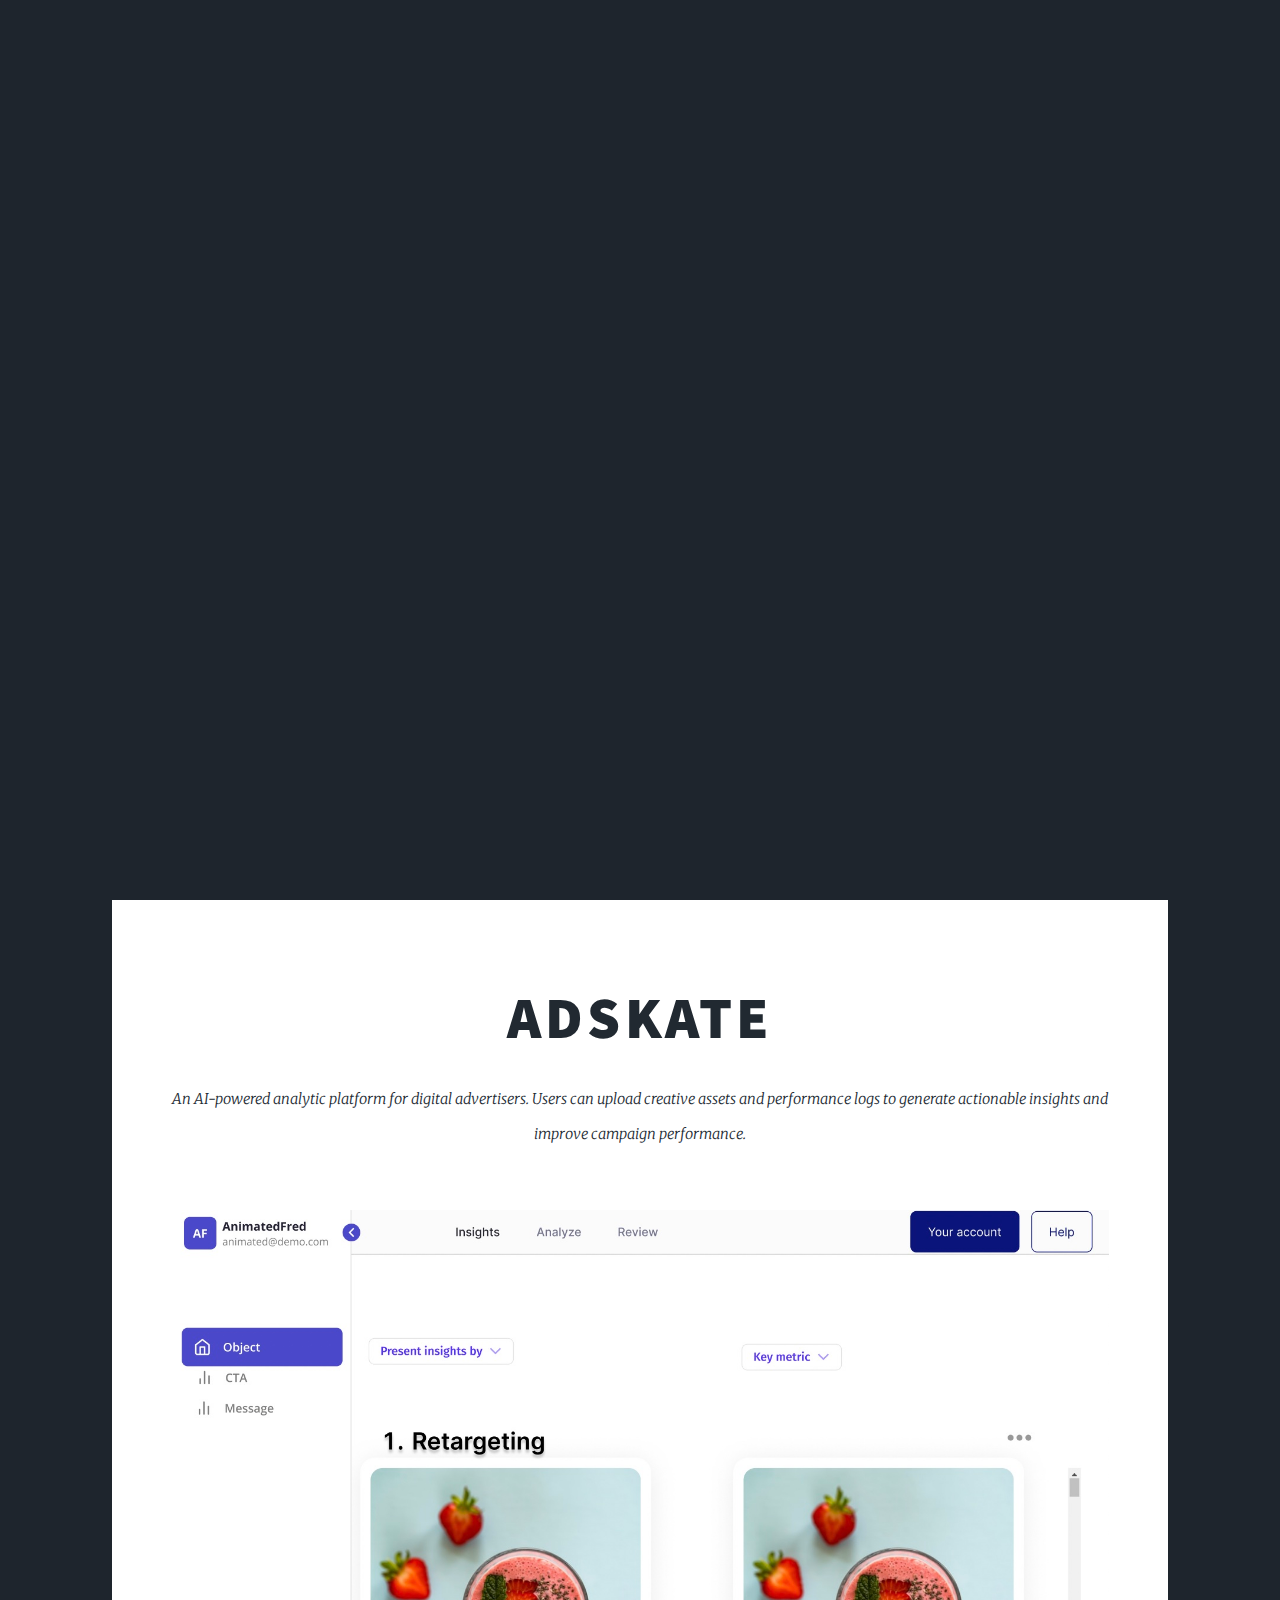
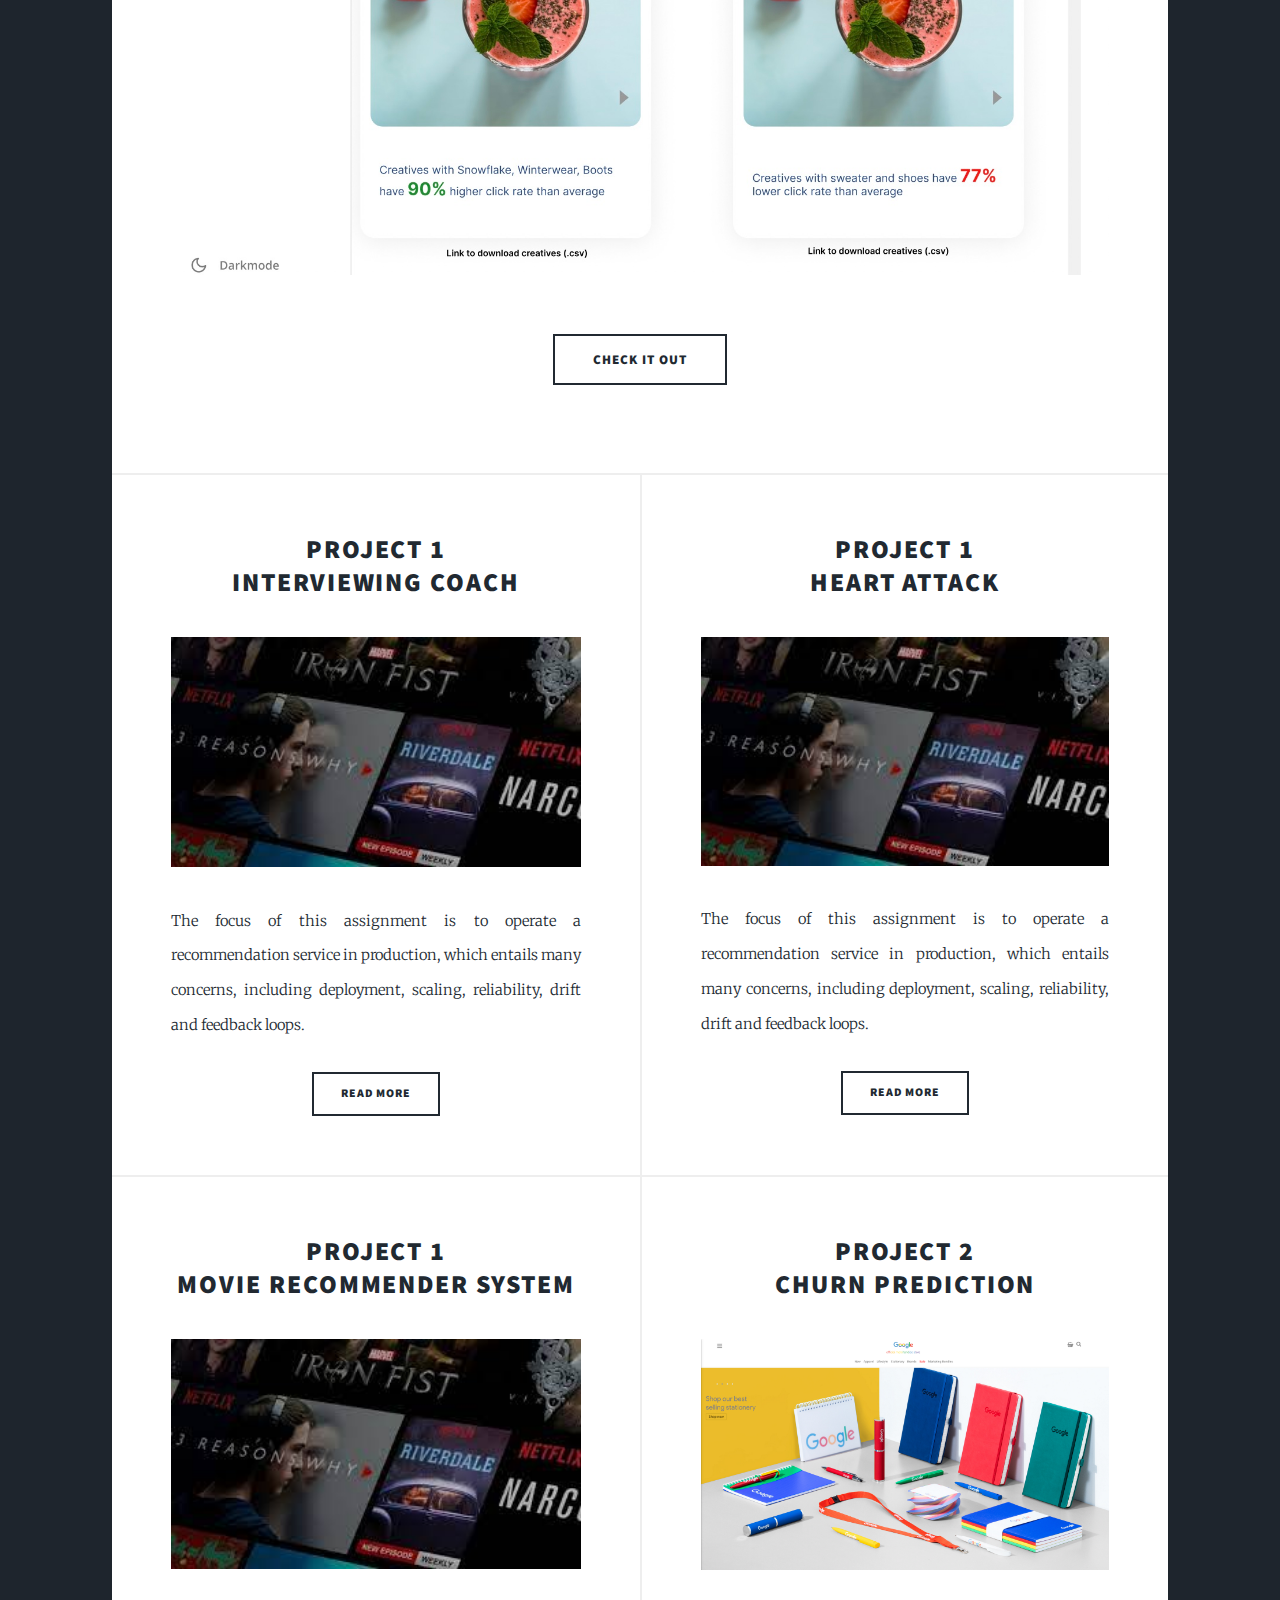
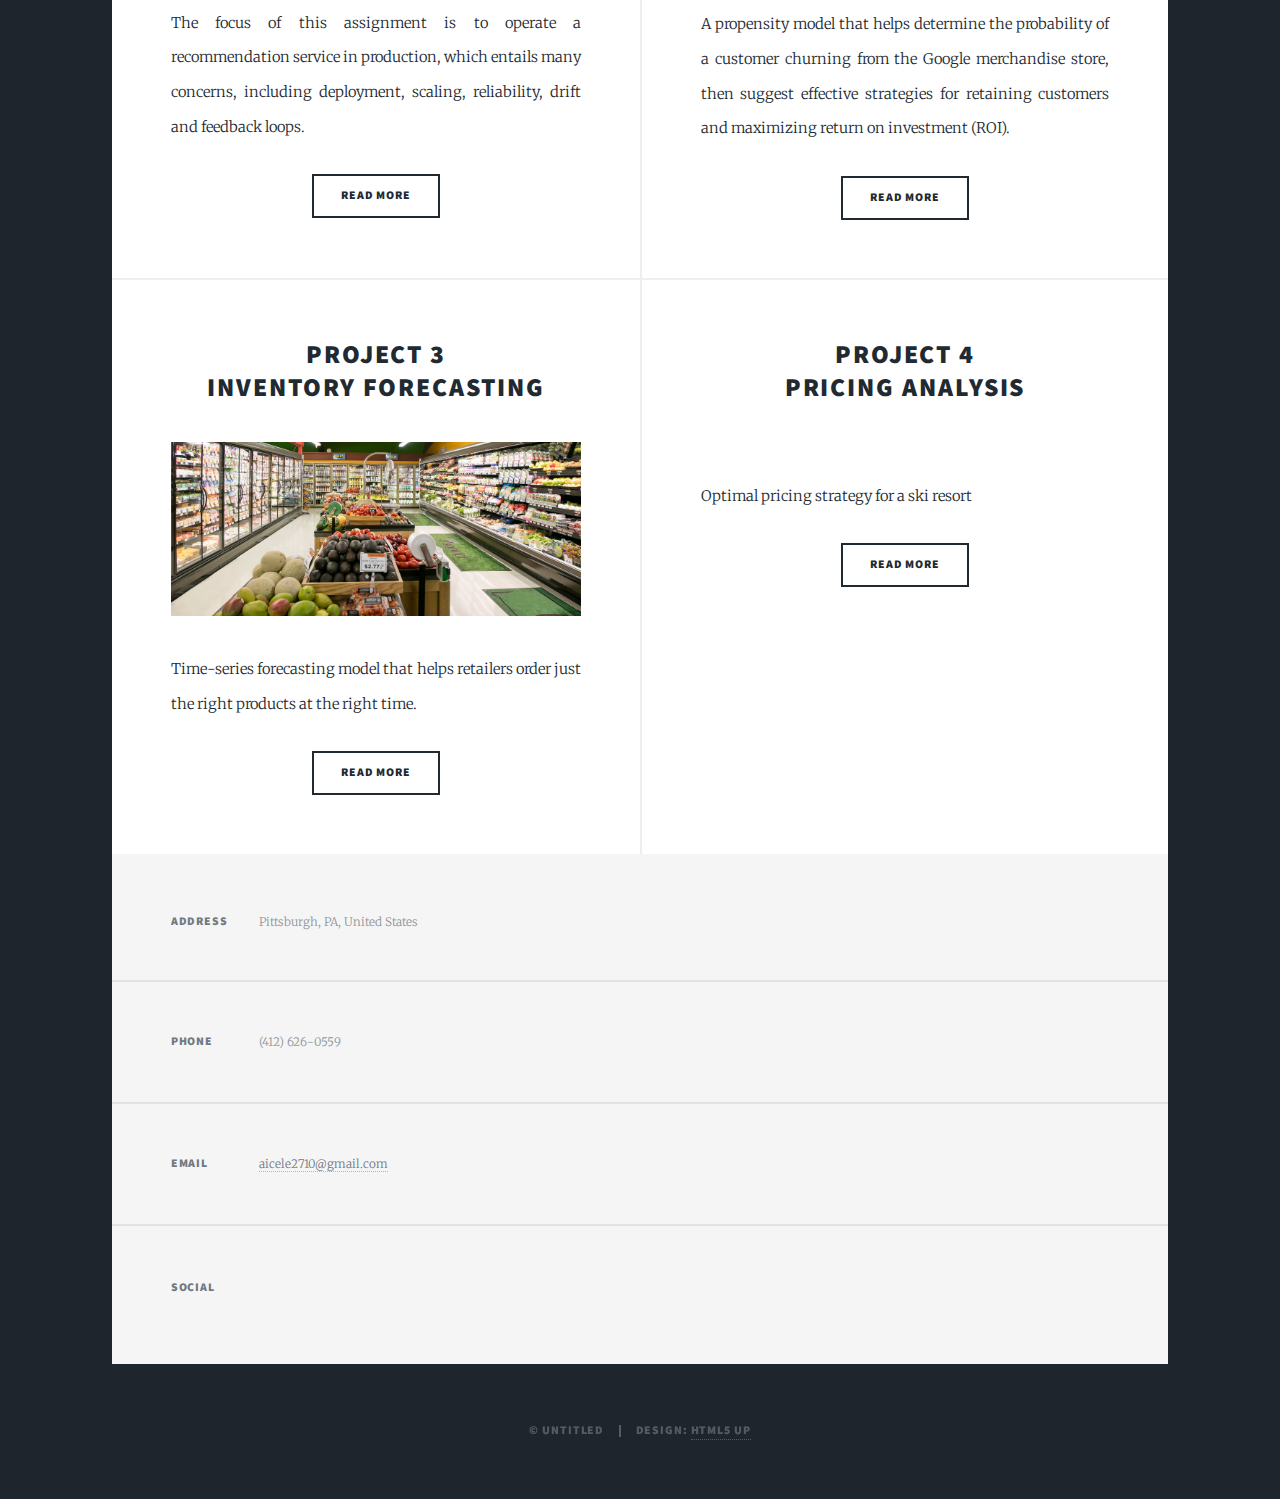
==== commit f0d4bc3e: "add 2 projects" ====
--- a/index.html
+++ b/index.html
@@ -19,9 +19,9 @@
 
 				<!-- Intro -->
 					<div id="intro">
-						<h1>My name is Alice Le</h1>
+	
 						<p>I am a product manager
-							with a passion for creating machine learning and AI products
+							with a passion for creating machine learning products
 							that solve real world problems
 							and are delightful to use. </p>
 						<ul class="actions">
@@ -70,6 +70,30 @@
 									<header>
 										
 										<h2><a href="https://github.com/alicele2710/movie-recommender-system/tree/main">Project 1<br />
+										Interviewing Coach </a></h2>
+									</header>
+									<a href="https://github.com/alicele2710/movie-recommender-system/tree/main" class="image fit"><img src="images/download.jpeg" alt="movie"/></a>
+									<p>The focus of this assignment is to operate a recommendation service in production, which entails many concerns, including deployment, scaling, reliability, drift and feedback loops.</p>
+									<ul class="actions special">
+										<li><a href="https://github.com/alicele2710/movie-recommender-system/tree/main" class="button" target="_blank">Read More</a></li>
+									</ul>
+								</article>
+								<article>
+									<header>
+										
+										<h2><a href="https://github.com/alicele2710/movie-recommender-system/tree/main">Project 1<br />
+										Heart Attack  </a></h2>
+									</header>
+									<a href="https://github.com/alicele2710/movie-recommender-system/tree/main" class="image fit"><img src="images/download.jpeg" alt="movie"/></a>
+									<p>The focus of this assignment is to operate a recommendation service in production, which entails many concerns, including deployment, scaling, reliability, drift and feedback loops.</p>
+									<ul class="actions special">
+										<li><a href="https://github.com/alicele2710/movie-recommender-system/tree/main" class="button" target="_blank">Read More</a></li>
+									</ul>
+								</article>
+								<article>
+									<header>
+										
+										<h2><a href="https://github.com/alicele2710/movie-recommender-system/tree/main">Project 1<br />
 										Movie recommender system </a></h2>
 									</header>
 									<a href="https://github.com/alicele2710/movie-recommender-system/tree/main" class="image fit"><img src="images/download.jpeg" alt="movie"/></a>
@@ -85,7 +109,7 @@
 										Churn prediction</a></h2>
 									</header>
 									<a href="https://github.com/alicele2710/churn-prediction/tree/main" class="image fit"><img src="images/google-merch-store.png" alt="" /></a>
-									<p>ML-enabled web application that enables the marketing manager to input the total budget, budget per customer, and expected customer lifetime value. The application then conduct a scenario simulation to estimate the return on investment (ROI) and provide the option to download a list of target customers</p>
+									<p>A propensity model that helps determine the probability of a customer churning from the Google merchandise store, then suggest effective strategies for retaining customers and maximizing return on investment (ROI).</p>
 									<ul class="actions special">
 										<li><a href="https://github.com/alicele2710/churn-prediction/tree/main" class="button" target="_blank">Read More</a></li>
 									</ul>
@@ -97,7 +121,7 @@
 										Inventory forecasting</a></h2>
 									</header>
 									<a href="https://github.com/alicele2710/inventory-forecasting" class="image fit"><img src="images/supermarket.jpg" alt="" /></a>
-									<p>Time-series forecasting tool that help retailers order just the right products at the right time.</p>
+									<p>Time-series forecasting model that helps retailers order just the right products at the right time.</p>
 									<ul class="actions special">
 										<li><a href="https://github.com/alicele2710/inventory-forecasting" class="button" target="_blank">Read More</a></li>
 									</ul>
@@ -109,7 +133,7 @@
 										Pricing Analysis</a></h2>
 									</header>
 									<a href="https://github.com/alicele2710/DataScienceGuidedCapstone" class="image fit"><img src="images/pricing.jpeg" alt="" /></a>
-									<p>Data-backed, optimal pricing strategy for a ski resort</p>
+									<p>Optimal pricing strategy for a ski resort</p>
 									<ul class="actions special">
 										<li><a href="https://github.com/alicele2710/DataScienceGuidedCapstone" class="button" target="_blank">Read More</a></li>
 									</ul>
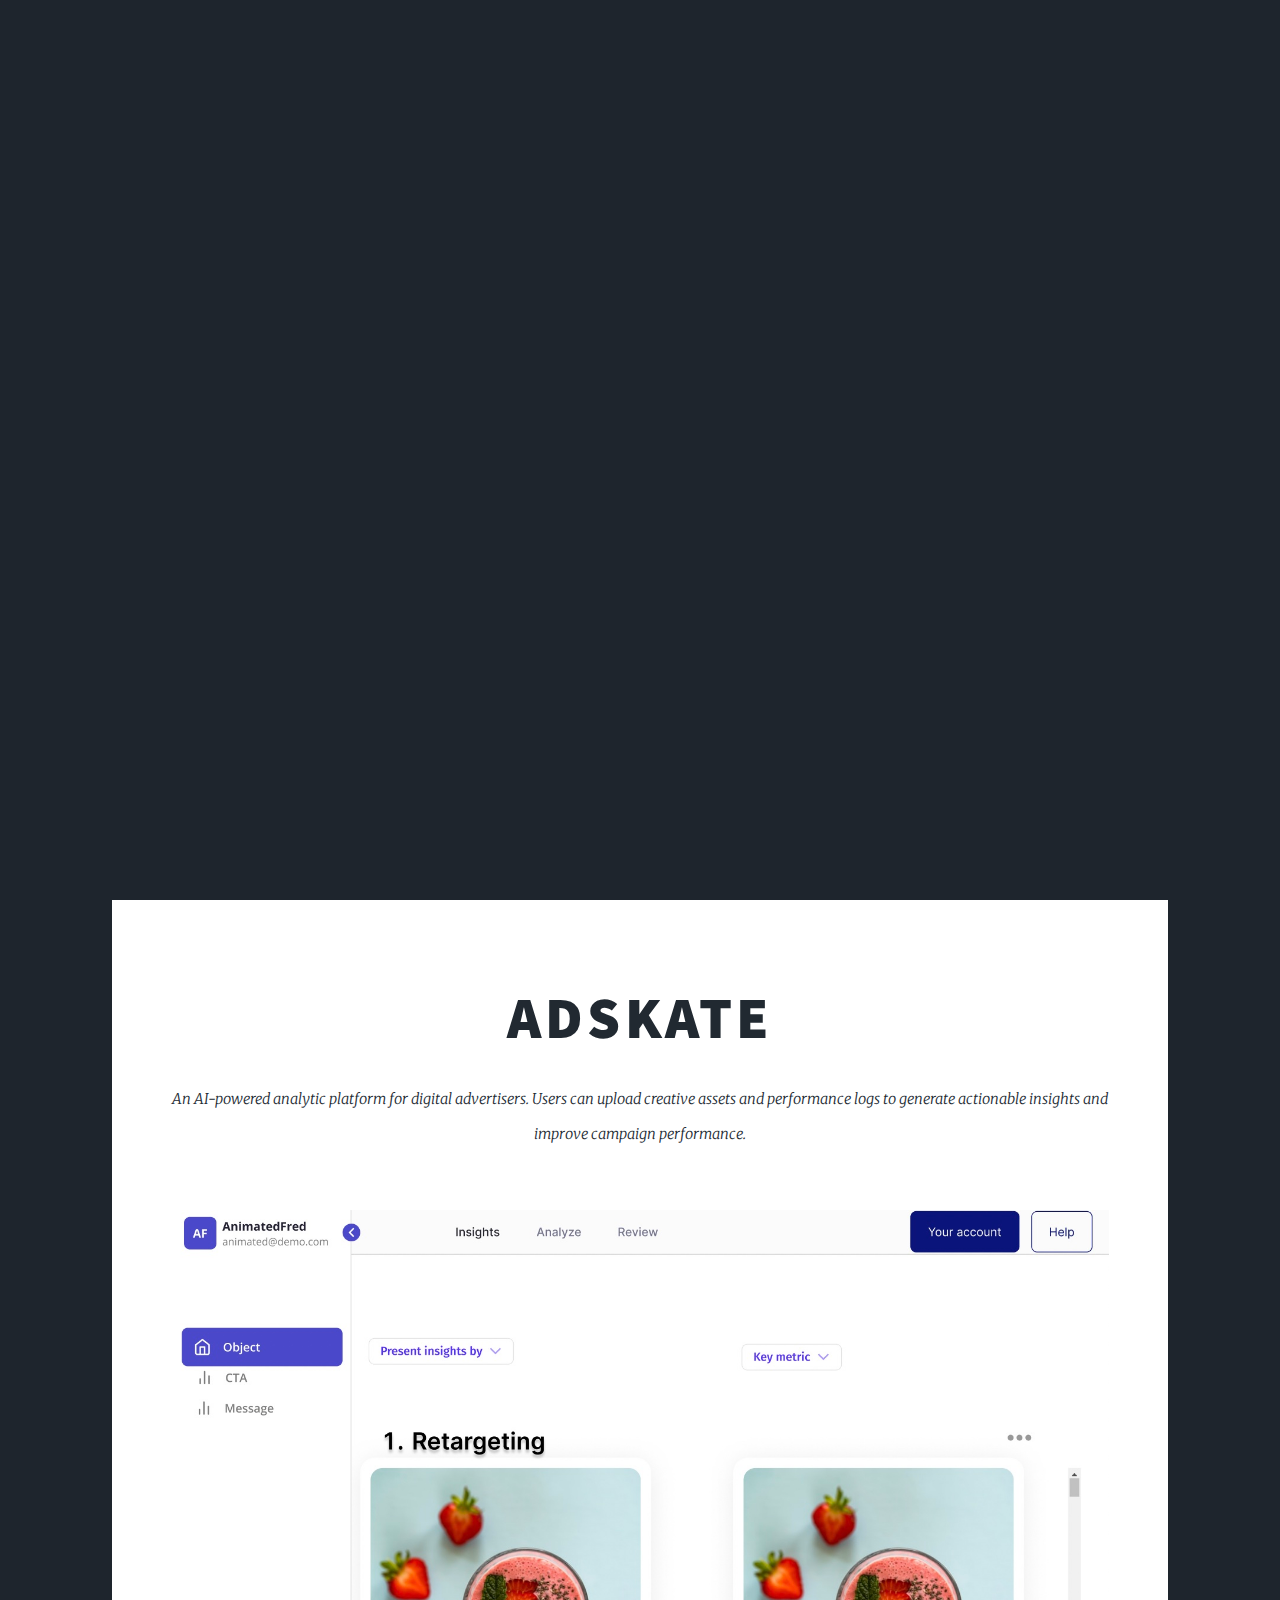
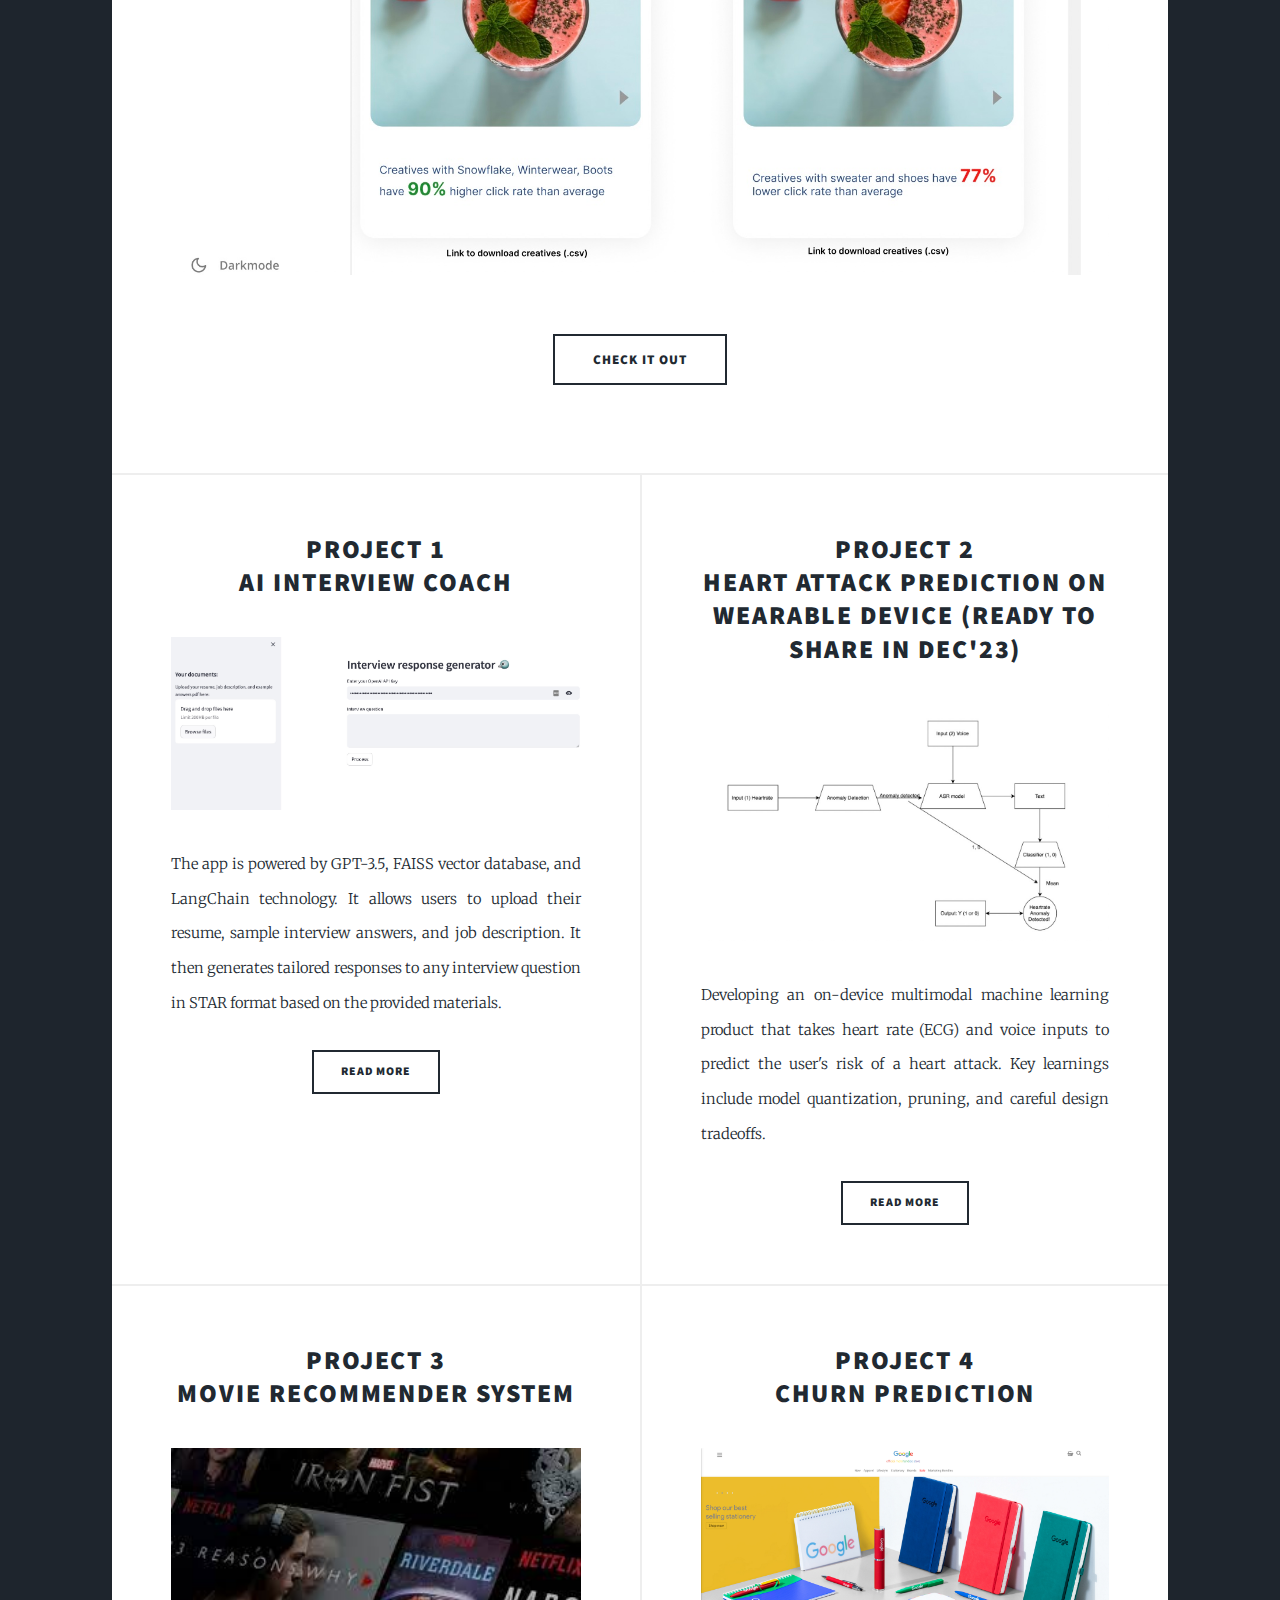
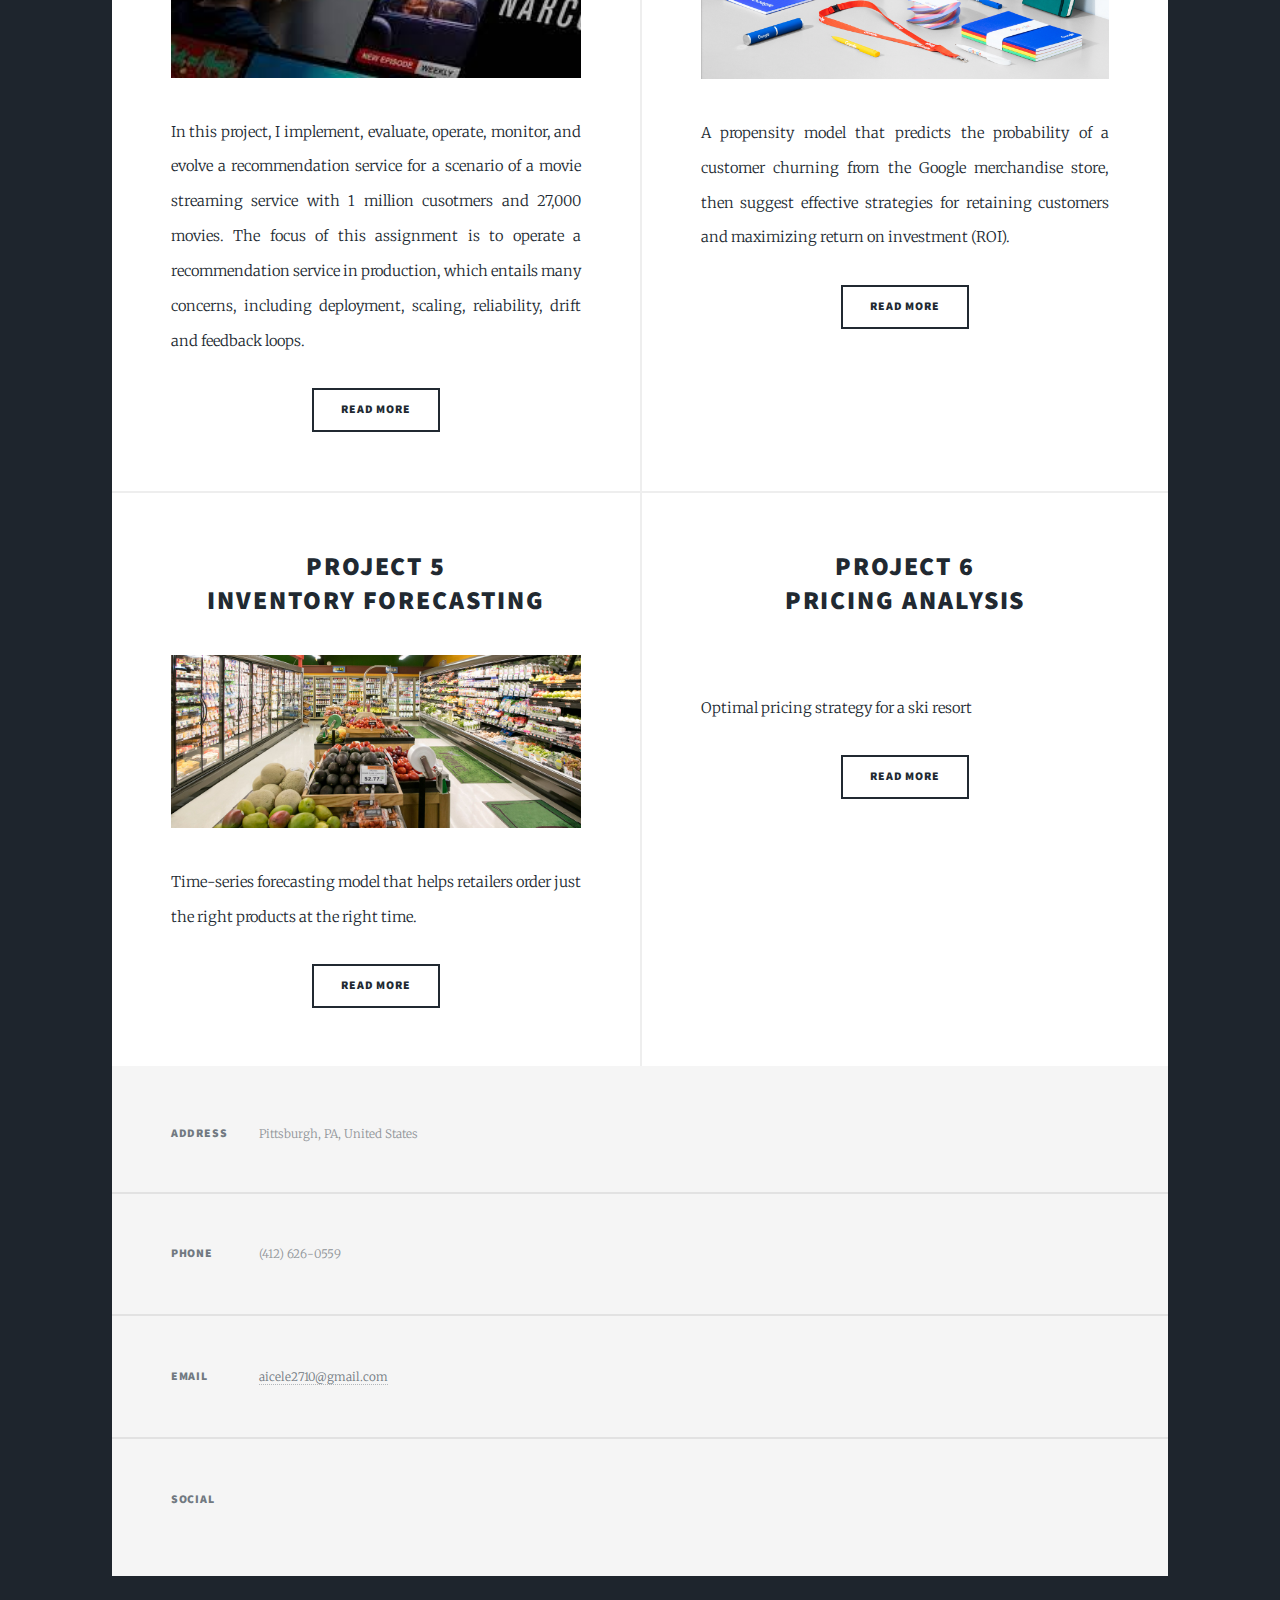
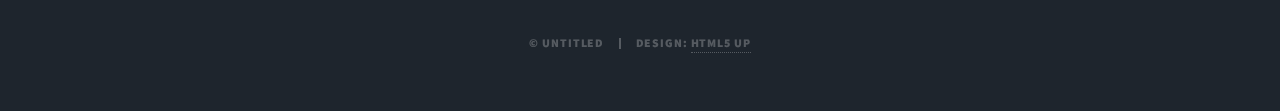
==== commit dfd43357: "update index" ====
--- a/index.html
+++ b/index.html
@@ -69,11 +69,23 @@
 								<article>
 									<header>
 										
-										<h2><a href="https://github.com/alicele2710/movie-recommender-system/tree/main">Project 1<br />
-										Interviewing Coach </a></h2>
+										<h2><a href="https://huggingface.co/spaces/alicele/interview-AI">Project 1<br />
+										AI Interview Coach </a></h2>
 									</header>
-									<a href="https://github.com/alicele2710/movie-recommender-system/tree/main" class="image fit"><img src="images/download.jpeg" alt="movie"/></a>
-									<p>The focus of this assignment is to operate a recommendation service in production, which entails many concerns, including deployment, scaling, reliability, drift and feedback loops.</p>
+									<a href="https://huggingface.co/spaces/alicele/interview-AI" class="image fit"><img src="images/AI interview coach.jpg" alt="movie"/></a>
+									<p>The app is powered by GPT-3.5, FAISS vector database, and LangChain technology. It allows users to upload their resume, sample interview answers, and job description. It then generates tailored responses to any interview question in STAR format based on the provided materials.</p>
+									<ul class="actions special">
+										<li><a href="https://huggingface.co/spaces/alicele/interview-AI" class="button" target="_blank">Read More</a></li>
+									</ul>
+								</article>
+								<article>
+									<header>
+										
+										<h2><a href="https://github.com/alicele2710/movie-recommender-system/tree/main">Project 2<br />
+										Heart Attack Prediction on Wearable Device (Ready to share in Dec'23)  </a></h2>
+									</header>
+									<a href="https://github.com/alicele2710/movie-recommender-system/tree/main" class="image fit"><img src="images/heart attack pred.jpg" alt="movie"/></a>
+									<p>Developing an on-device multimodal machine learning product that takes heart rate (ECG) and voice inputs to predict the user's risk of a heart attack. Key learnings include model quantization, pruning, and careful design tradeoffs.</p>
 									<ul class="actions special">
 										<li><a href="https://github.com/alicele2710/movie-recommender-system/tree/main" class="button" target="_blank">Read More</a></li>
 									</ul>
@@ -81,11 +93,11 @@
 								<article>
 									<header>
 										
-										<h2><a href="https://github.com/alicele2710/movie-recommender-system/tree/main">Project 1<br />
-										Heart Attack  </a></h2>
+										<h2><a href="https://github.com/alicele2710/movie-recommender-system/tree/main">Project 3<br />
+										Movie recommender system </a></h2>
 									</header>
 									<a href="https://github.com/alicele2710/movie-recommender-system/tree/main" class="image fit"><img src="images/download.jpeg" alt="movie"/></a>
-									<p>The focus of this assignment is to operate a recommendation service in production, which entails many concerns, including deployment, scaling, reliability, drift and feedback loops.</p>
+									<p>In this project, I implement, evaluate, operate, monitor, and evolve a recommendation service for a scenario of a movie streaming service with 1 million cusotmers and 27,000 movies. The focus of this assignment is to operate a recommendation service in production, which entails many concerns, including deployment, scaling, reliability, drift and feedback loops.</p>
 									<ul class="actions special">
 										<li><a href="https://github.com/alicele2710/movie-recommender-system/tree/main" class="button" target="_blank">Read More</a></li>
 									</ul>
@@ -93,23 +105,11 @@
 								<article>
 									<header>
 										
-										<h2><a href="https://github.com/alicele2710/movie-recommender-system/tree/main">Project 1<br />
-										Movie recommender system </a></h2>
-									</header>
-									<a href="https://github.com/alicele2710/movie-recommender-system/tree/main" class="image fit"><img src="images/download.jpeg" alt="movie"/></a>
-									<p>The focus of this assignment is to operate a recommendation service in production, which entails many concerns, including deployment, scaling, reliability, drift and feedback loops.</p>
-									<ul class="actions special">
-										<li><a href="https://github.com/alicele2710/movie-recommender-system/tree/main" class="button" target="_blank">Read More</a></li>
-									</ul>
-								</article>
-								<article>
-									<header>
-										
-										<h2><a href="https://github.com/alicele2710/churn-prediction/tree/main">Project 2<br />
+										<h2><a href="https://github.com/alicele2710/churn-prediction/tree/main">Project 4<br />
 										Churn prediction</a></h2>
 									</header>
 									<a href="https://github.com/alicele2710/churn-prediction/tree/main" class="image fit"><img src="images/google-merch-store.png" alt="" /></a>
-									<p>A propensity model that helps determine the probability of a customer churning from the Google merchandise store, then suggest effective strategies for retaining customers and maximizing return on investment (ROI).</p>
+									<p>A propensity model that predicts the probability of a customer churning from the Google merchandise store, then suggest effective strategies for retaining customers and maximizing return on investment (ROI).</p>
 									<ul class="actions special">
 										<li><a href="https://github.com/alicele2710/churn-prediction/tree/main" class="button" target="_blank">Read More</a></li>
 									</ul>
@@ -117,7 +117,7 @@
 								<article>
 									<header>
 								
-										<h2><a href="https://github.com/alicele2710/inventory-forecasting">Project 3<br />
+										<h2><a href="https://github.com/alicele2710/inventory-forecasting">Project 5<br />
 										Inventory forecasting</a></h2>
 									</header>
 									<a href="https://github.com/alicele2710/inventory-forecasting" class="image fit"><img src="images/supermarket.jpg" alt="" /></a>
@@ -129,7 +129,7 @@
 								<article>
 									<header>
 									
-										<h2><a href="https://github.com/alicele2710/DataScienceGuidedCapstone">Project 4<br />
+										<h2><a href="https://github.com/alicele2710/DataScienceGuidedCapstone">Project 6<br />
 										Pricing Analysis</a></h2>
 									</header>
 									<a href="https://github.com/alicele2710/DataScienceGuidedCapstone" class="image fit"><img src="images/pricing.jpeg" alt="" /></a>
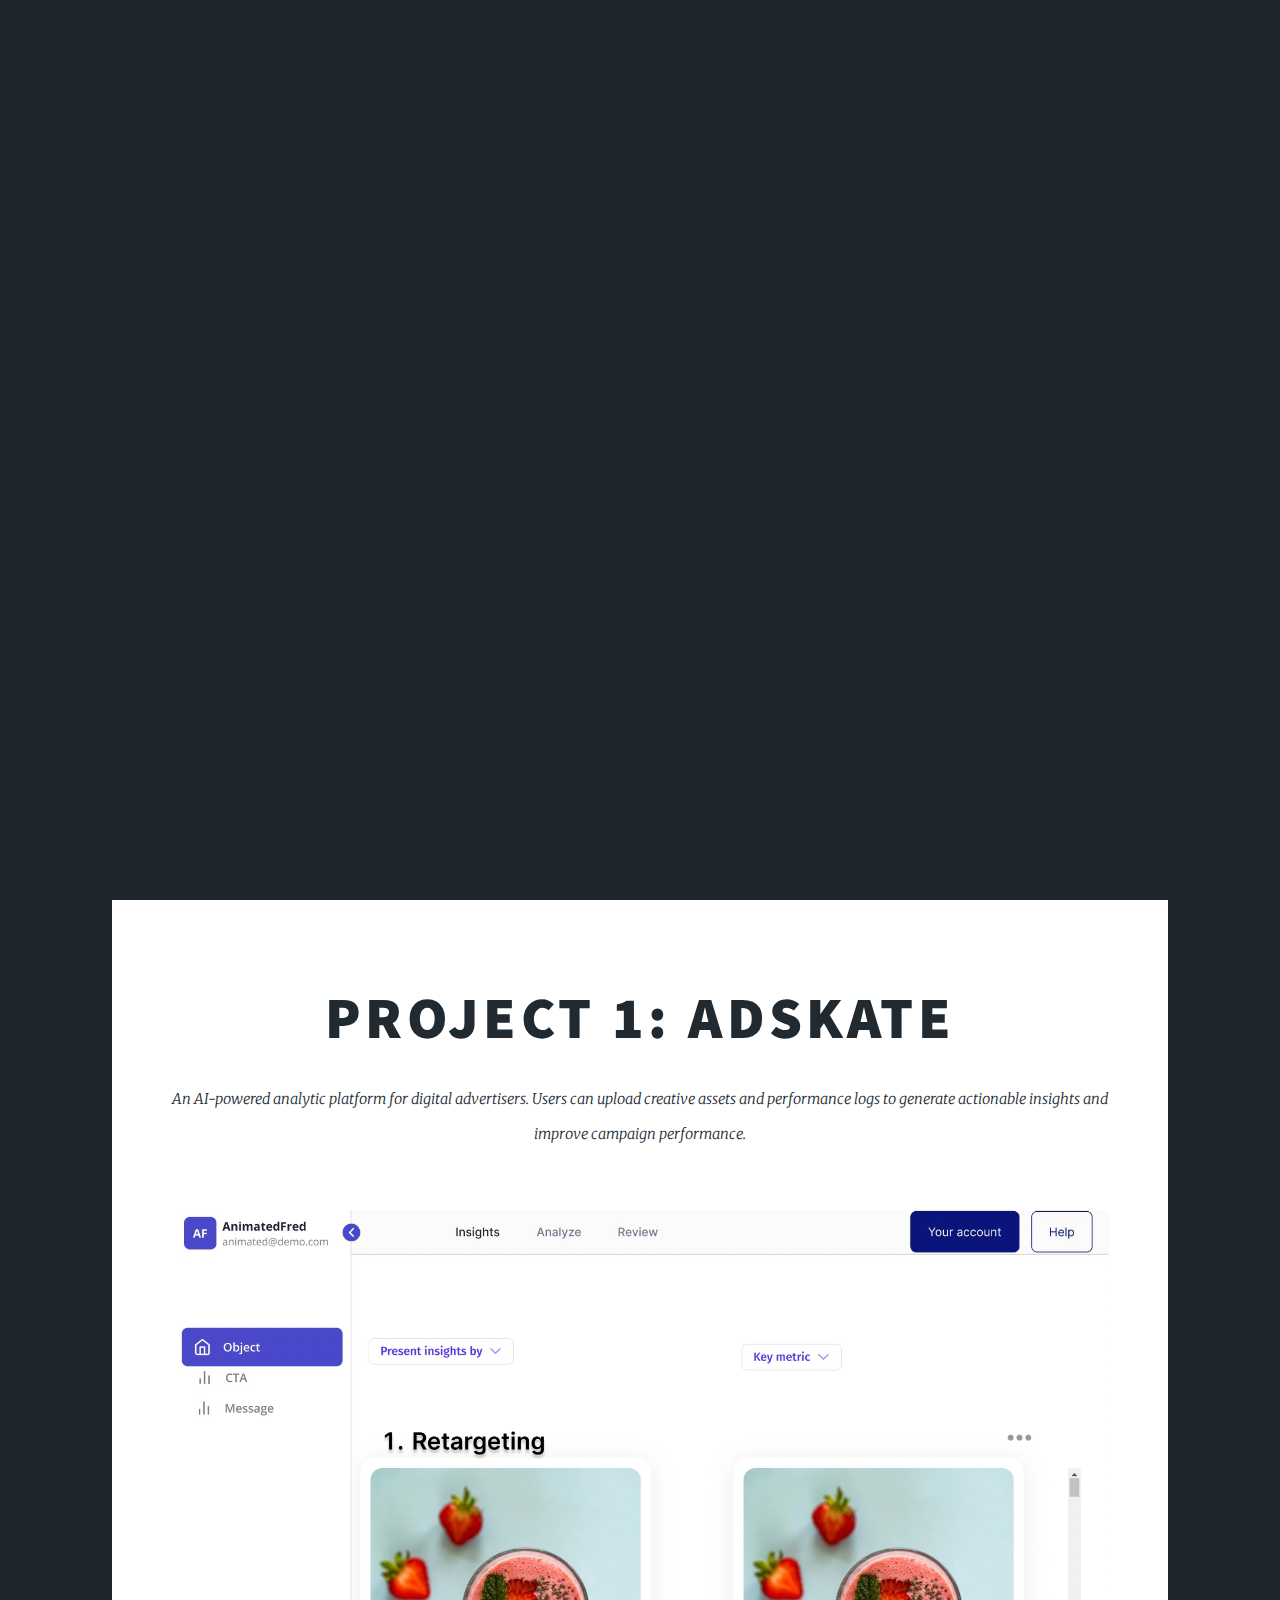
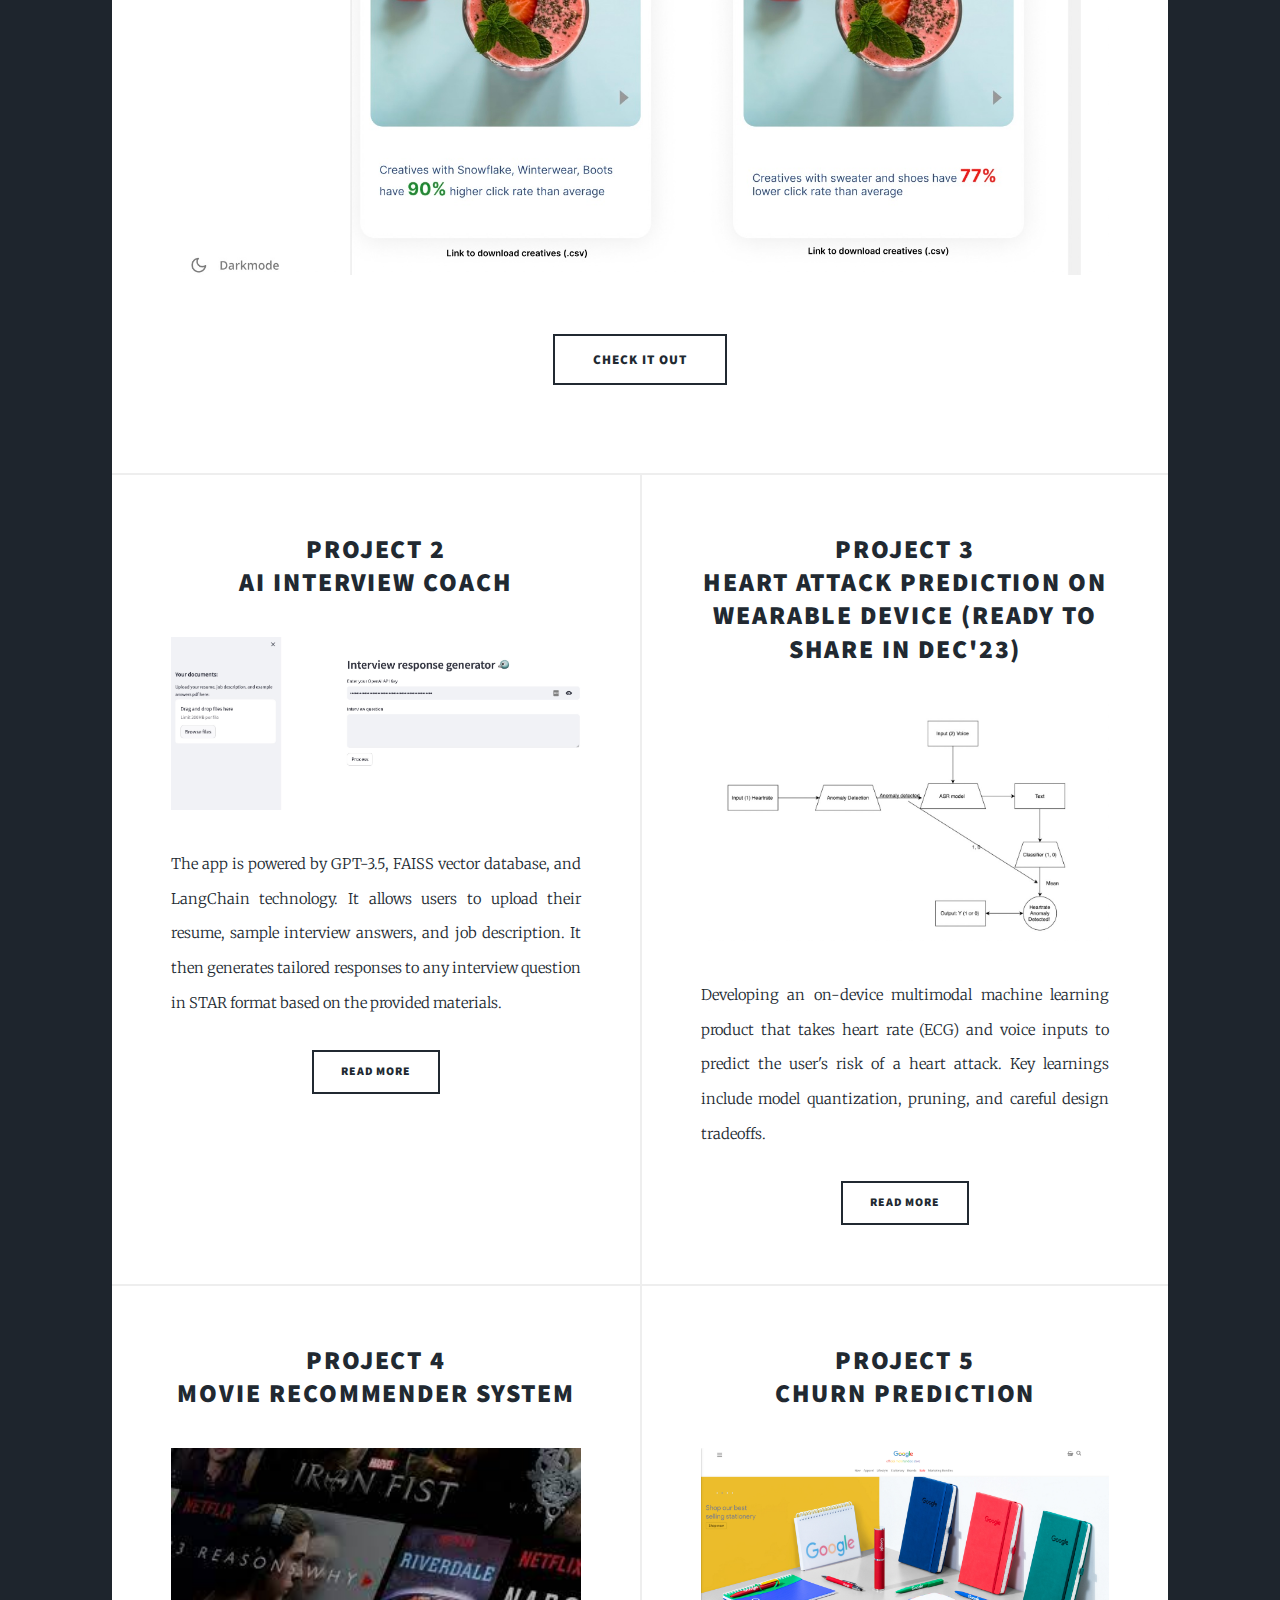
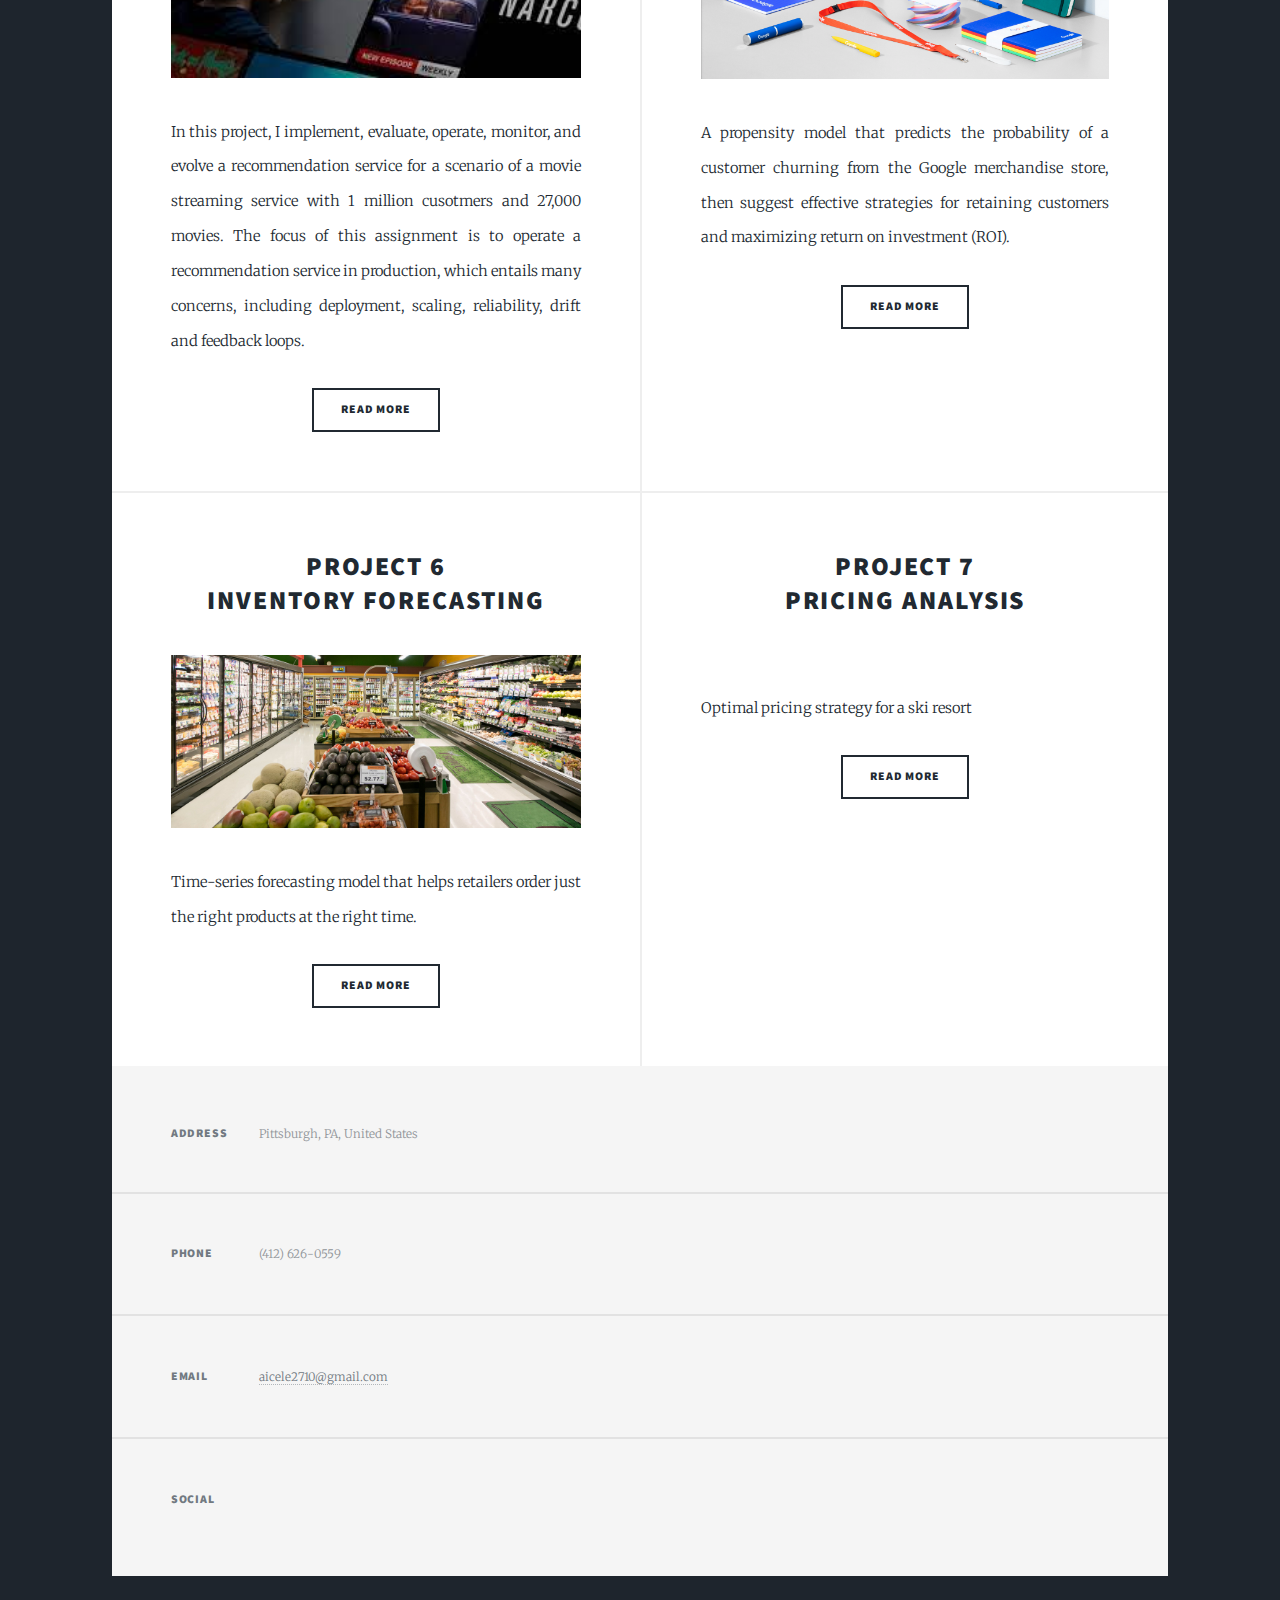
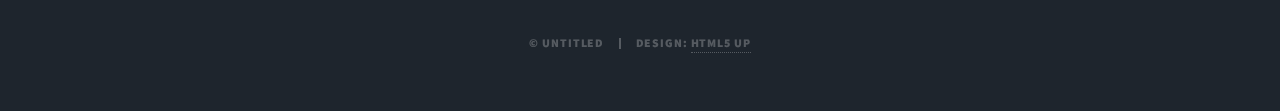
==== commit 3bf24793: "update" ====
--- a/index.html
+++ b/index.html
@@ -20,10 +20,7 @@
 				<!-- Intro -->
 					<div id="intro">
 	
-						<p>I am a product manager
-							with a passion for creating machine learning products
-							that solve real world problems
-							and are delightful to use. </p>
+						<p>I am a PM with passion for machine learning products</p>
 						<ul class="actions">
 							<li><a href="#header" class="button icon solid solo fa-arrow-down scrolly">Continue</a></li>
 						</ul>
@@ -54,7 +51,7 @@
 						<!-- Featured Post -->
 							<article class="post featured">
 								<header class="major">
-									<h2><a href="generic.html">Adskate</a></h2>
+									<h2><a href="generic.html">Project 1: Adskate</a></h2>
 									<p>An AI-powered analytic platform for digital advertisers.
 										Users can upload creative assets and performance logs to generate actionable insights and improve campaign performance.</p>
 								</header>
@@ -69,7 +66,7 @@
 								<article>
 									<header>
 										
-										<h2><a href="https://huggingface.co/spaces/alicele/interview-AI">Project 1<br />
+										<h2><a href="https://huggingface.co/spaces/alicele/interview-AI">Project 2<br />
 										AI Interview Coach </a></h2>
 									</header>
 									<a href="https://huggingface.co/spaces/alicele/interview-AI" class="image fit"><img src="images/AI interview coach.jpg" alt="movie"/></a>
@@ -81,7 +78,7 @@
 								<article>
 									<header>
 										
-										<h2><a href="https://github.com/alicele2710/movie-recommender-system/tree/main">Project 2<br />
+										<h2><a href="https://github.com/alicele2710/movie-recommender-system/tree/main">Project 3<br />
 										Heart Attack Prediction on Wearable Device (Ready to share in Dec'23)  </a></h2>
 									</header>
 									<a href="https://github.com/alicele2710/movie-recommender-system/tree/main" class="image fit"><img src="images/heart attack pred.jpg" alt="movie"/></a>
@@ -93,7 +90,7 @@
 								<article>
 									<header>
 										
-										<h2><a href="https://github.com/alicele2710/movie-recommender-system/tree/main">Project 3<br />
+										<h2><a href="https://github.com/alicele2710/movie-recommender-system/tree/main">Project 4<br />
 										Movie recommender system </a></h2>
 									</header>
 									<a href="https://github.com/alicele2710/movie-recommender-system/tree/main" class="image fit"><img src="images/download.jpeg" alt="movie"/></a>
@@ -105,7 +102,7 @@
 								<article>
 									<header>
 										
-										<h2><a href="https://github.com/alicele2710/churn-prediction/tree/main">Project 4<br />
+										<h2><a href="https://github.com/alicele2710/churn-prediction/tree/main">Project 5<br />
 										Churn prediction</a></h2>
 									</header>
 									<a href="https://github.com/alicele2710/churn-prediction/tree/main" class="image fit"><img src="images/google-merch-store.png" alt="" /></a>
@@ -117,7 +114,7 @@
 								<article>
 									<header>
 								
-										<h2><a href="https://github.com/alicele2710/inventory-forecasting">Project 5<br />
+										<h2><a href="https://github.com/alicele2710/inventory-forecasting">Project 6<br />
 										Inventory forecasting</a></h2>
 									</header>
 									<a href="https://github.com/alicele2710/inventory-forecasting" class="image fit"><img src="images/supermarket.jpg" alt="" /></a>
@@ -129,7 +126,7 @@
 								<article>
 									<header>
 									
-										<h2><a href="https://github.com/alicele2710/DataScienceGuidedCapstone">Project 6<br />
+										<h2><a href="https://github.com/alicele2710/DataScienceGuidedCapstone">Project 7<br />
 										Pricing Analysis</a></h2>
 									</header>
 									<a href="https://github.com/alicele2710/DataScienceGuidedCapstone" class="image fit"><img src="images/pricing.jpeg" alt="" /></a>
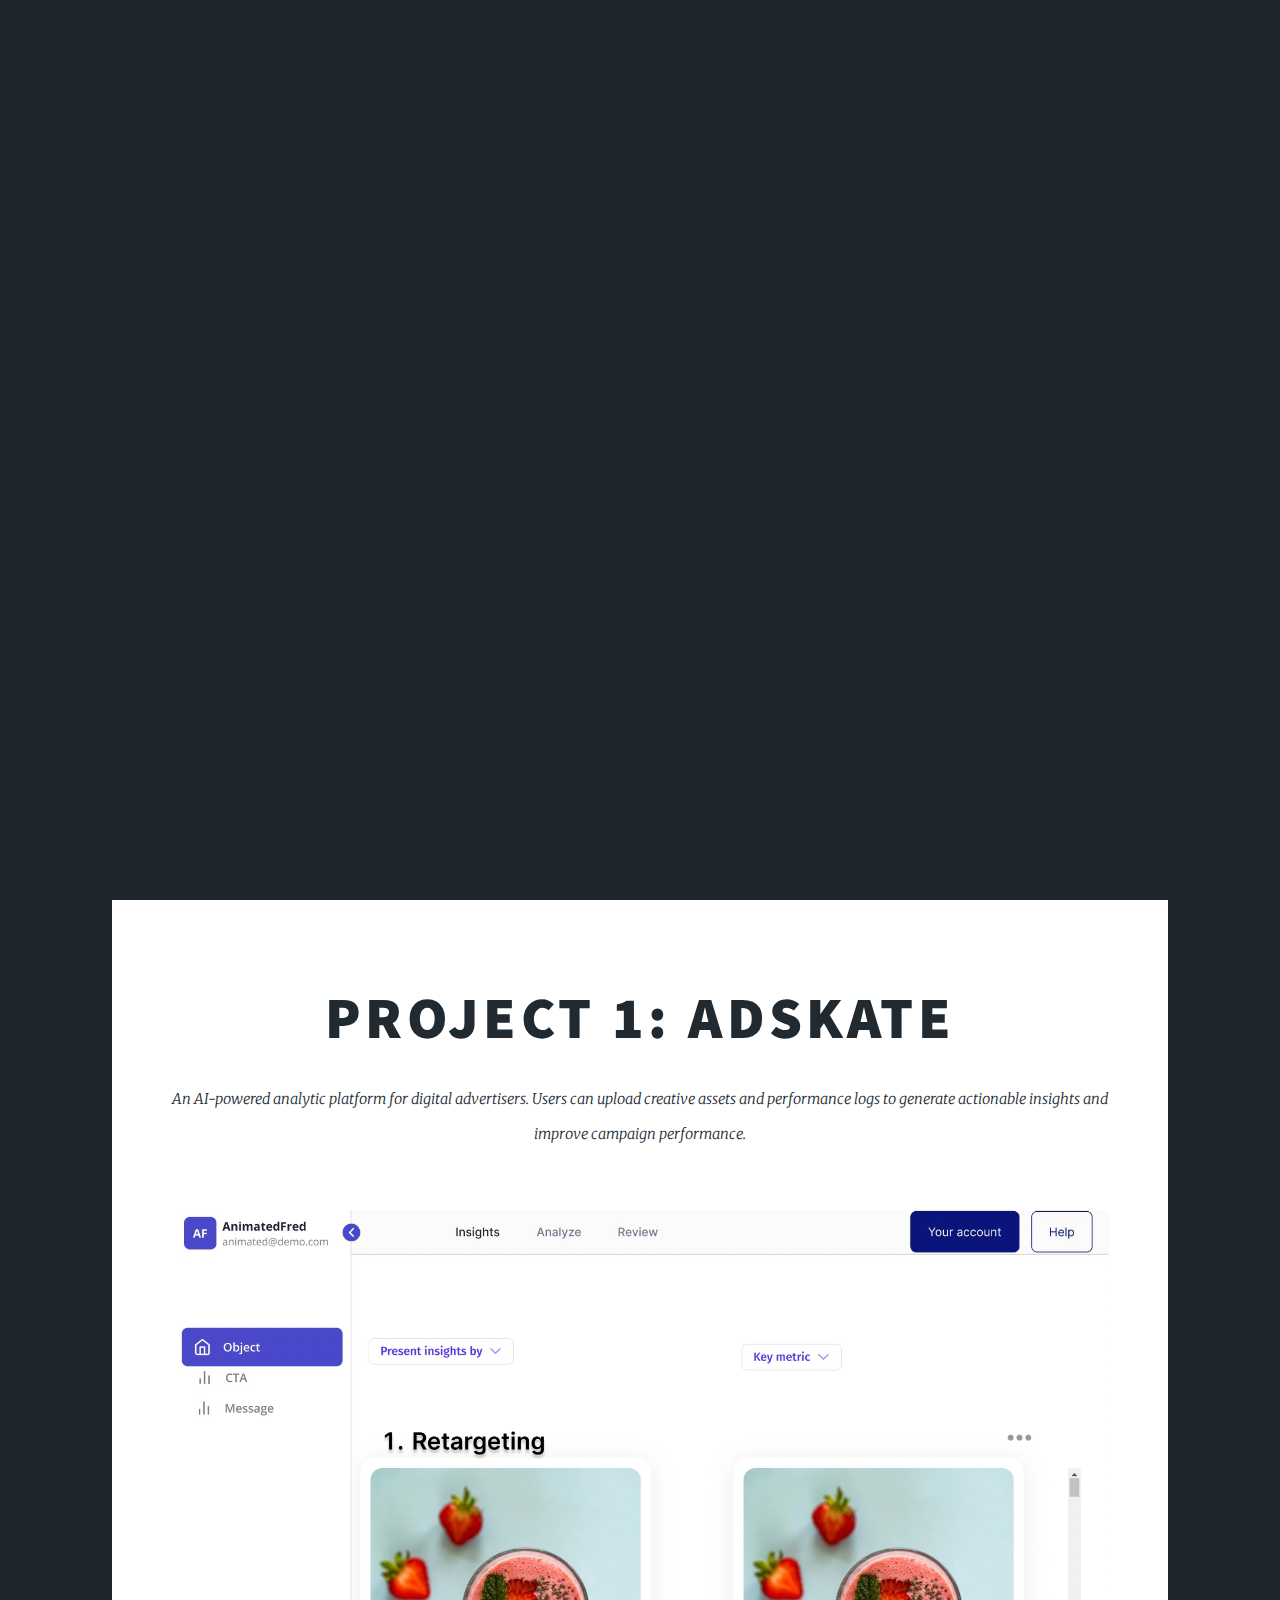
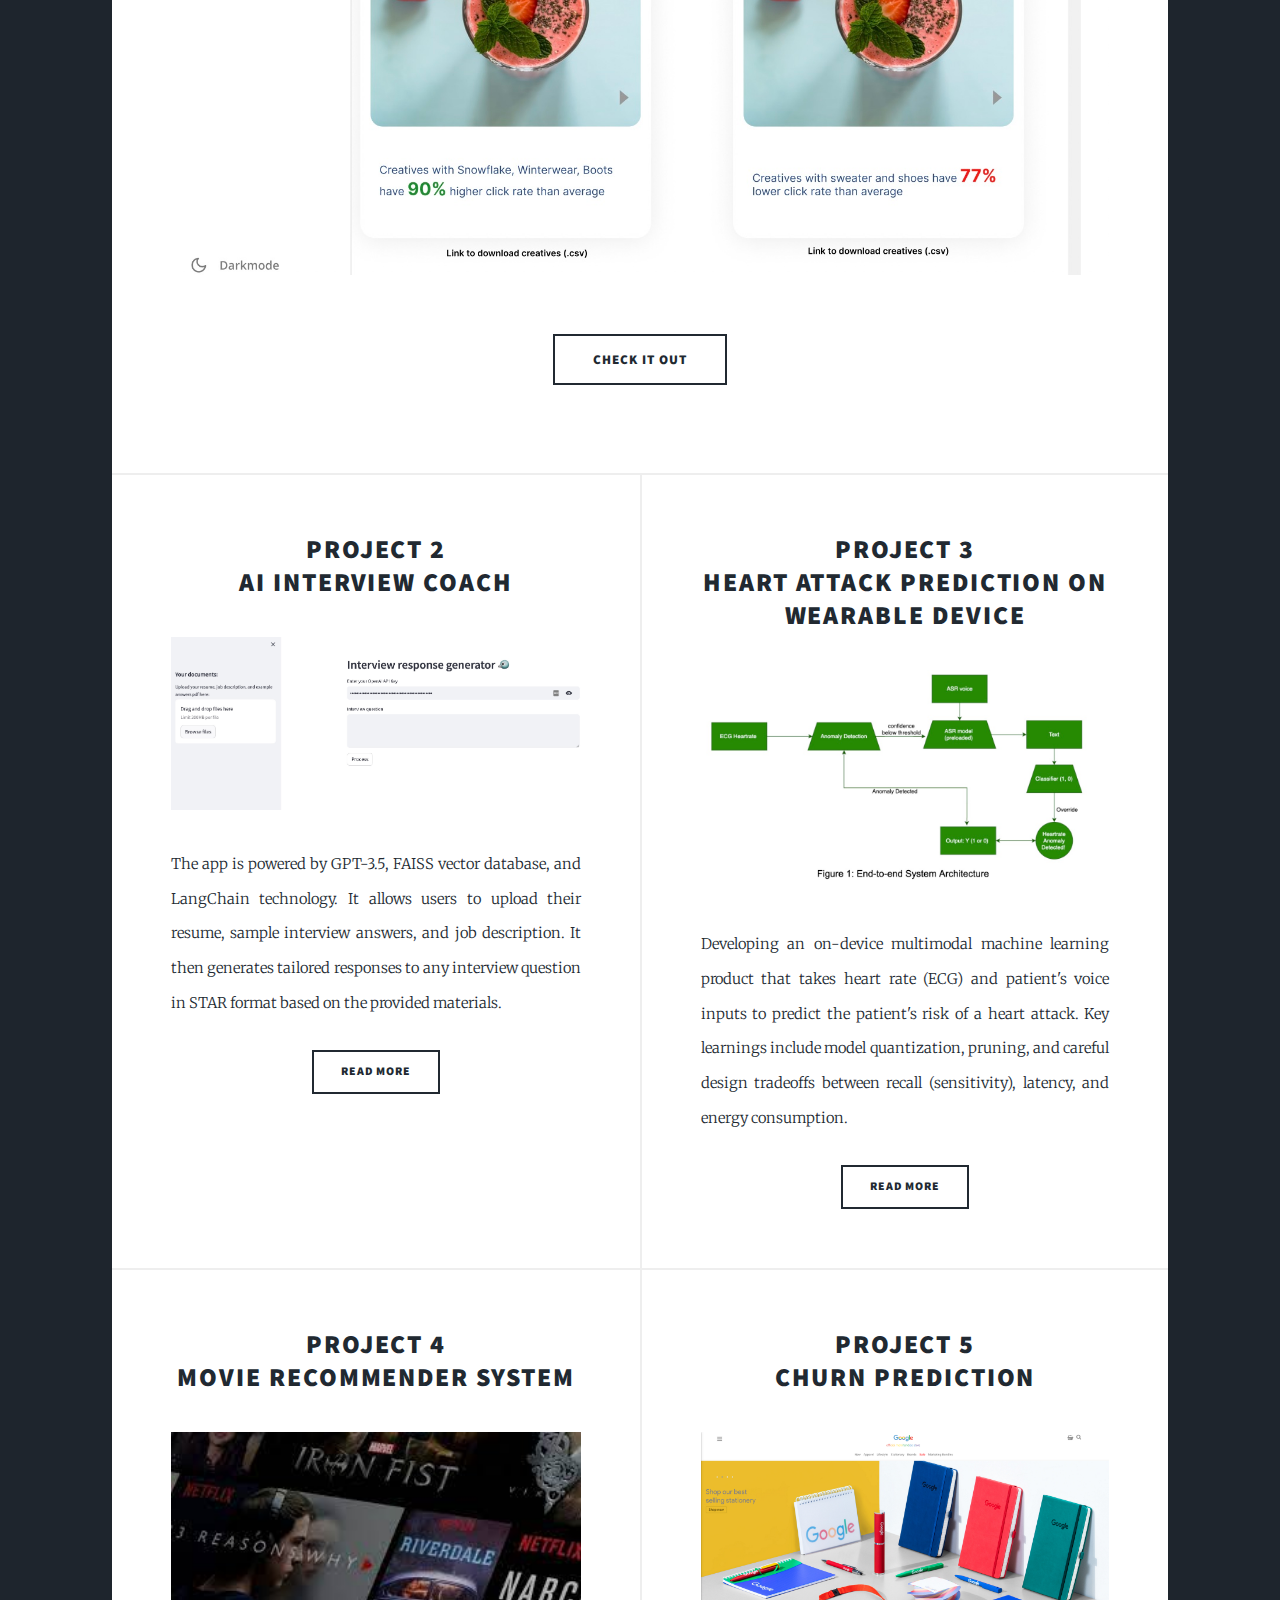
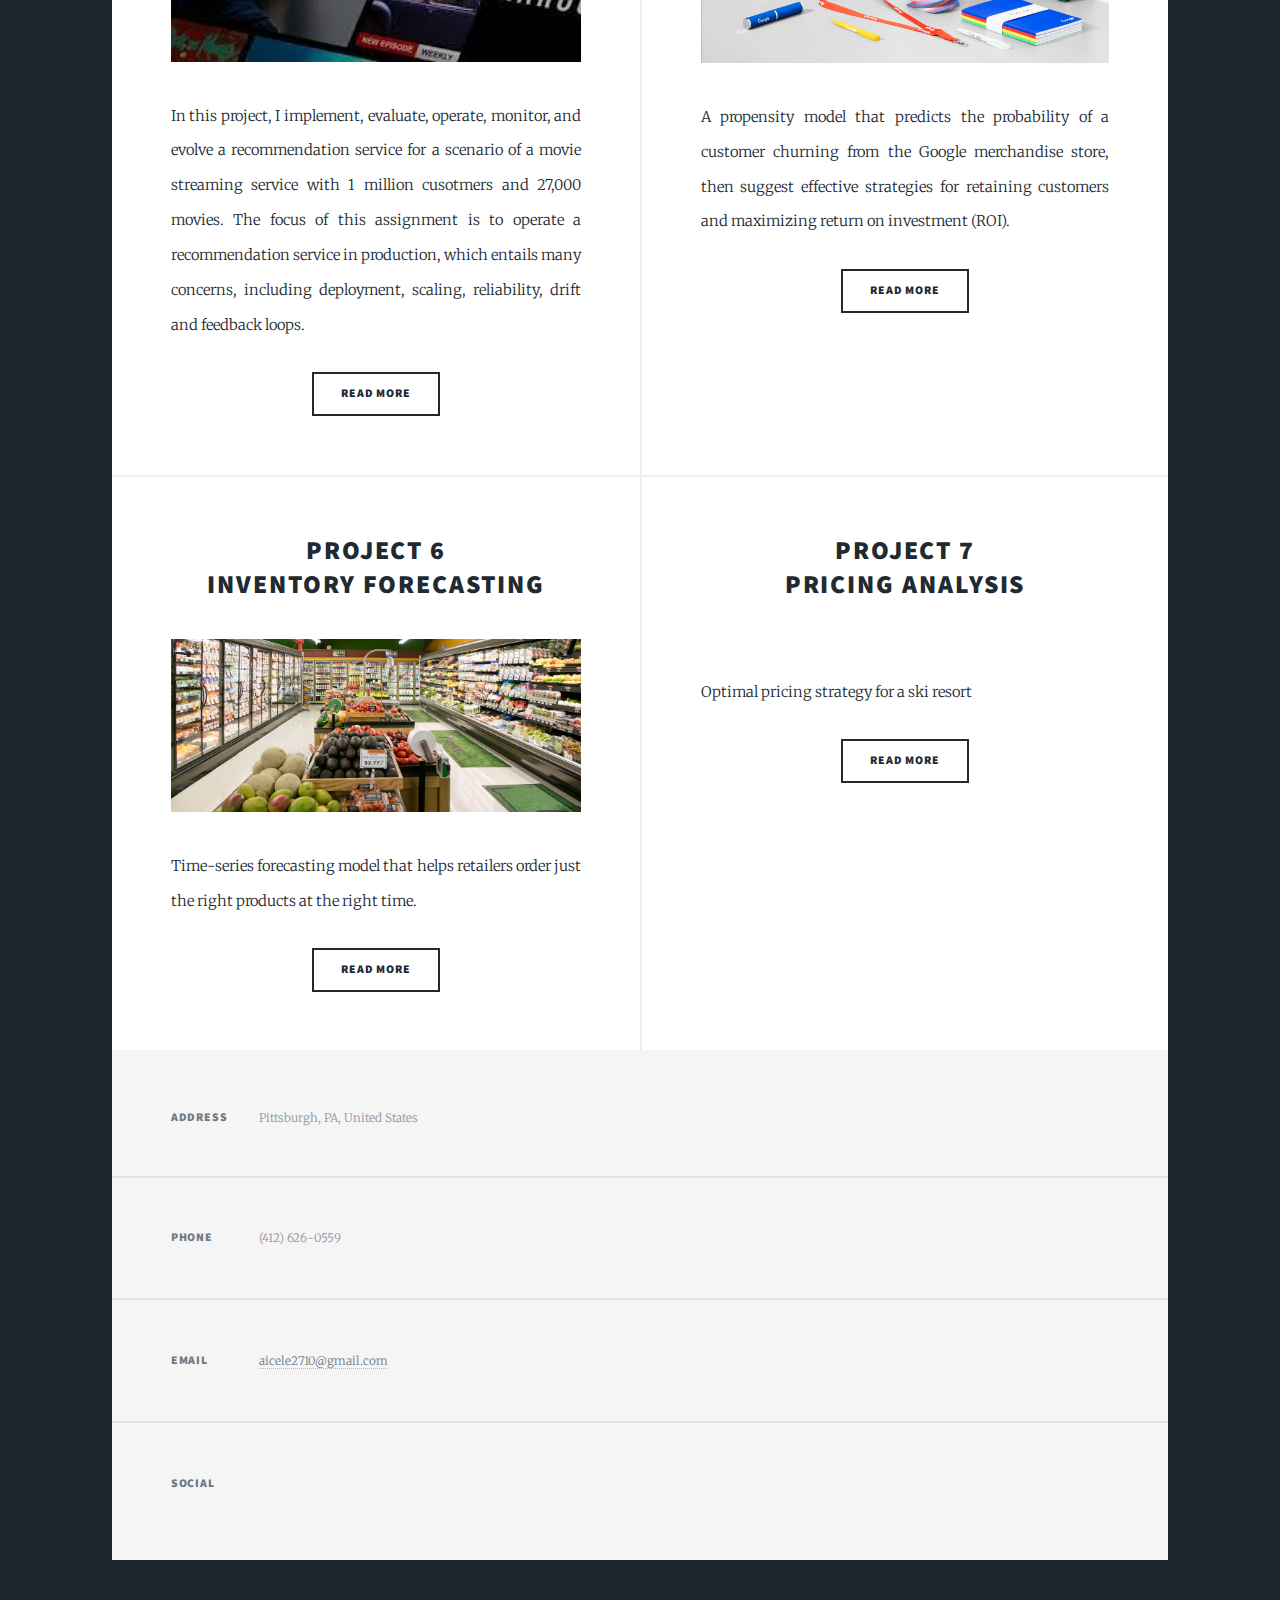
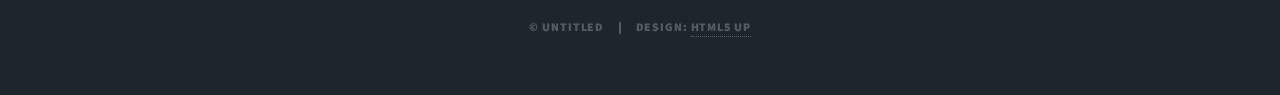
==== commit 7a03e0e9: "commit" ====
--- a/index.html
+++ b/index.html
@@ -20,7 +20,7 @@
 				<!-- Intro -->
 					<div id="intro">
 	
-						<p>I am a PM with passion for machine learning products</p>
+						<p>I am a product manager with passion for machine learning products</p>
 						<ul class="actions">
 							<li><a href="#header" class="button icon solid solo fa-arrow-down scrolly">Continue</a></li>
 						</ul>
@@ -69,7 +69,7 @@
 										<h2><a href="https://huggingface.co/spaces/alicele/interview-AI">Project 2<br />
 										AI Interview Coach </a></h2>
 									</header>
-									<a href="https://huggingface.co/spaces/alicele/interview-AI" class="image fit"><img src="images/AI interview coach.jpg" alt="movie"/></a>
+									<a href="https://huggingface.co/spaces/alicele/interview-AI" class="image fit"><img src="images/AI interview coach.jpg" alt="intervew coach"/></a>
 									<p>The app is powered by GPT-3.5, FAISS vector database, and LangChain technology. It allows users to upload their resume, sample interview answers, and job description. It then generates tailored responses to any interview question in STAR format based on the provided materials.</p>
 									<ul class="actions special">
 										<li><a href="https://huggingface.co/spaces/alicele/interview-AI" class="button" target="_blank">Read More</a></li>
@@ -79,12 +79,12 @@
 									<header>
 										
 										<h2><a href="https://github.com/alicele2710/movie-recommender-system/tree/main">Project 3<br />
-										Heart Attack Prediction on Wearable Device (Ready to share in Dec'23)  </a></h2>
+										Heart Attack Prediction on Wearable Device  </a></h2>
 									</header>
-									<a href="https://github.com/alicele2710/movie-recommender-system/tree/main" class="image fit"><img src="images/heart attack pred.jpg" alt="movie"/></a>
-									<p>Developing an on-device multimodal machine learning product that takes heart rate (ECG) and voice inputs to predict the user's risk of a heart attack. Key learnings include model quantization, pruning, and careful design tradeoffs.</p>
+									<a href="https://github.com/alicele2710/movie-recommender-system/tree/main" class="image fit"><img src="images/system architecture.jpg" alt="system architecture"/></a>
+									<p>Developing an on-device multimodal machine learning product that takes heart rate (ECG) and patient's voice inputs to predict the patient's risk of a heart attack. Key learnings include model quantization, pruning, and careful design tradeoffs between recall (sensitivity), latency, and energy consumption.</p>
 									<ul class="actions special">
-										<li><a href="https://github.com/alicele2710/movie-recommender-system/tree/main" class="button" target="_blank">Read More</a></li>
+										<li><a href="https://github.com/koseoyoung/ondevice-asr" class="button" target="_blank">Read More</a></li>
 									</ul>
 								</article>
 								<article>
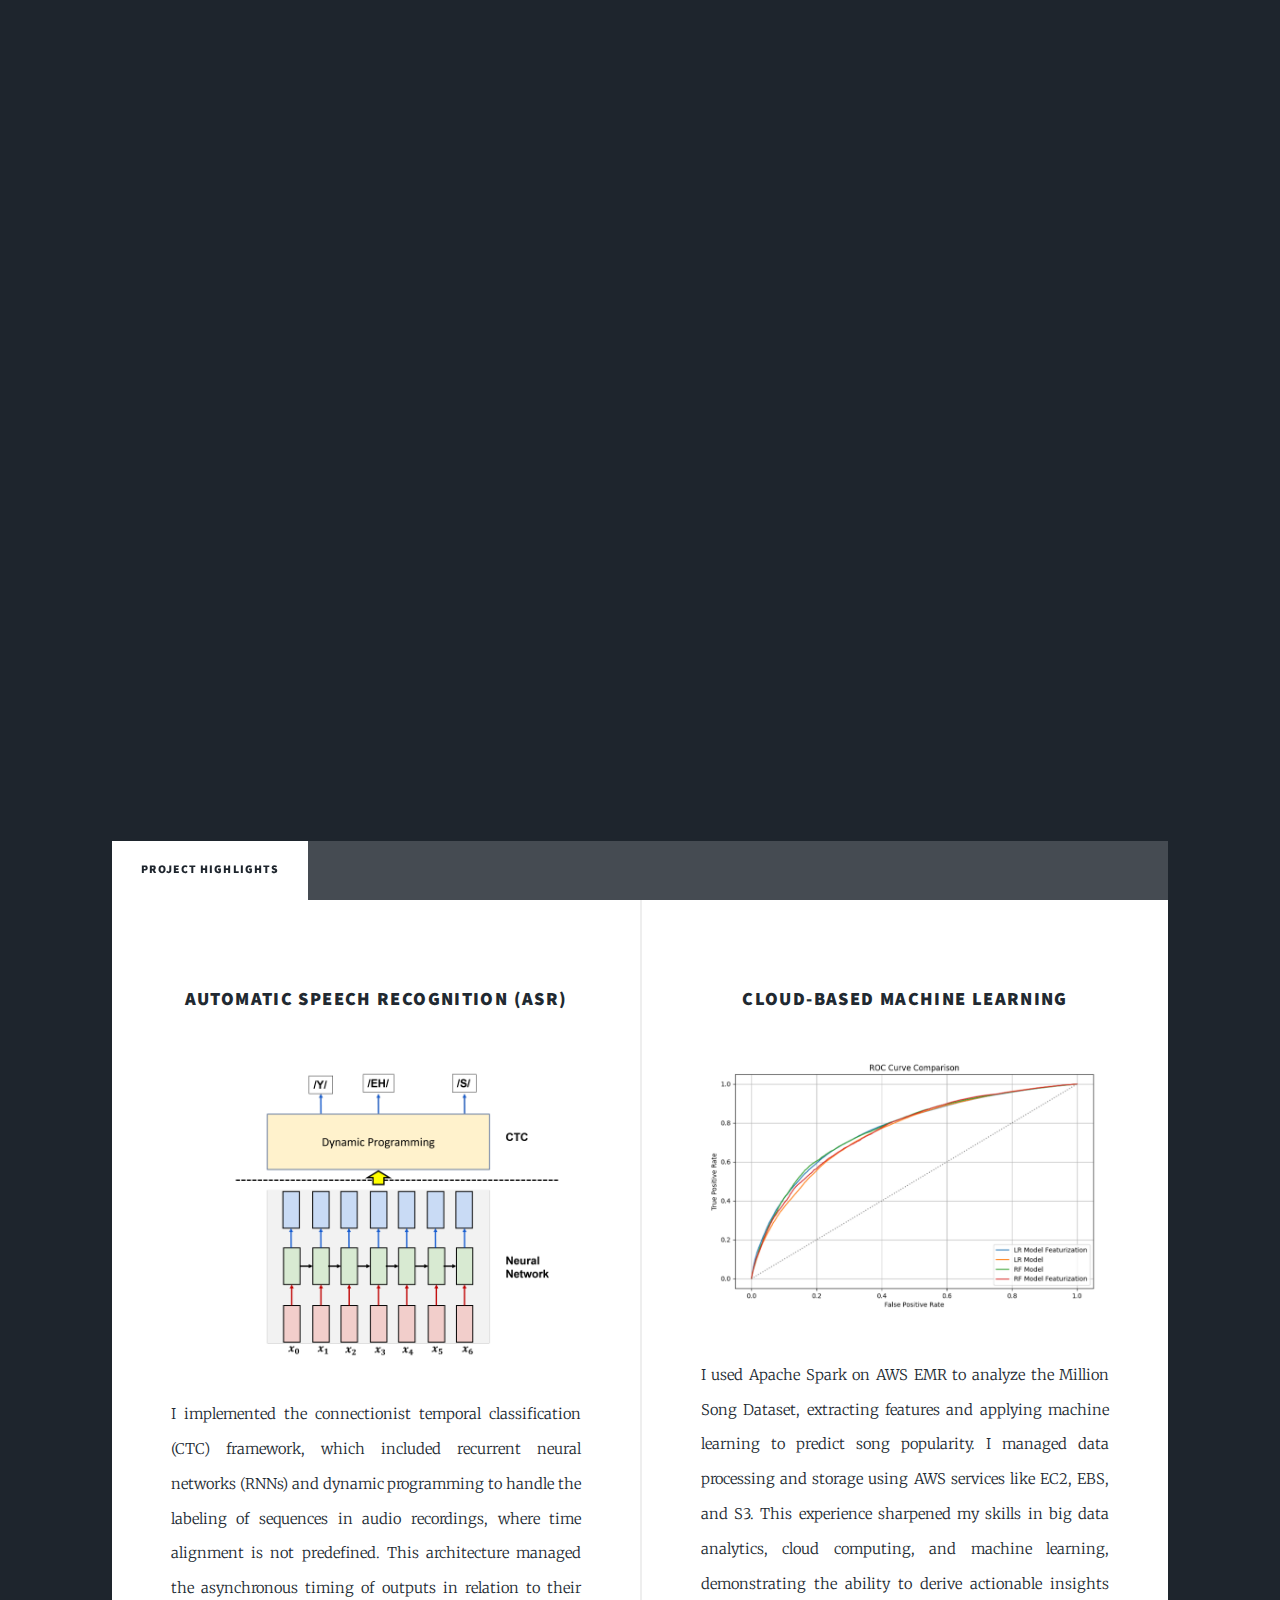
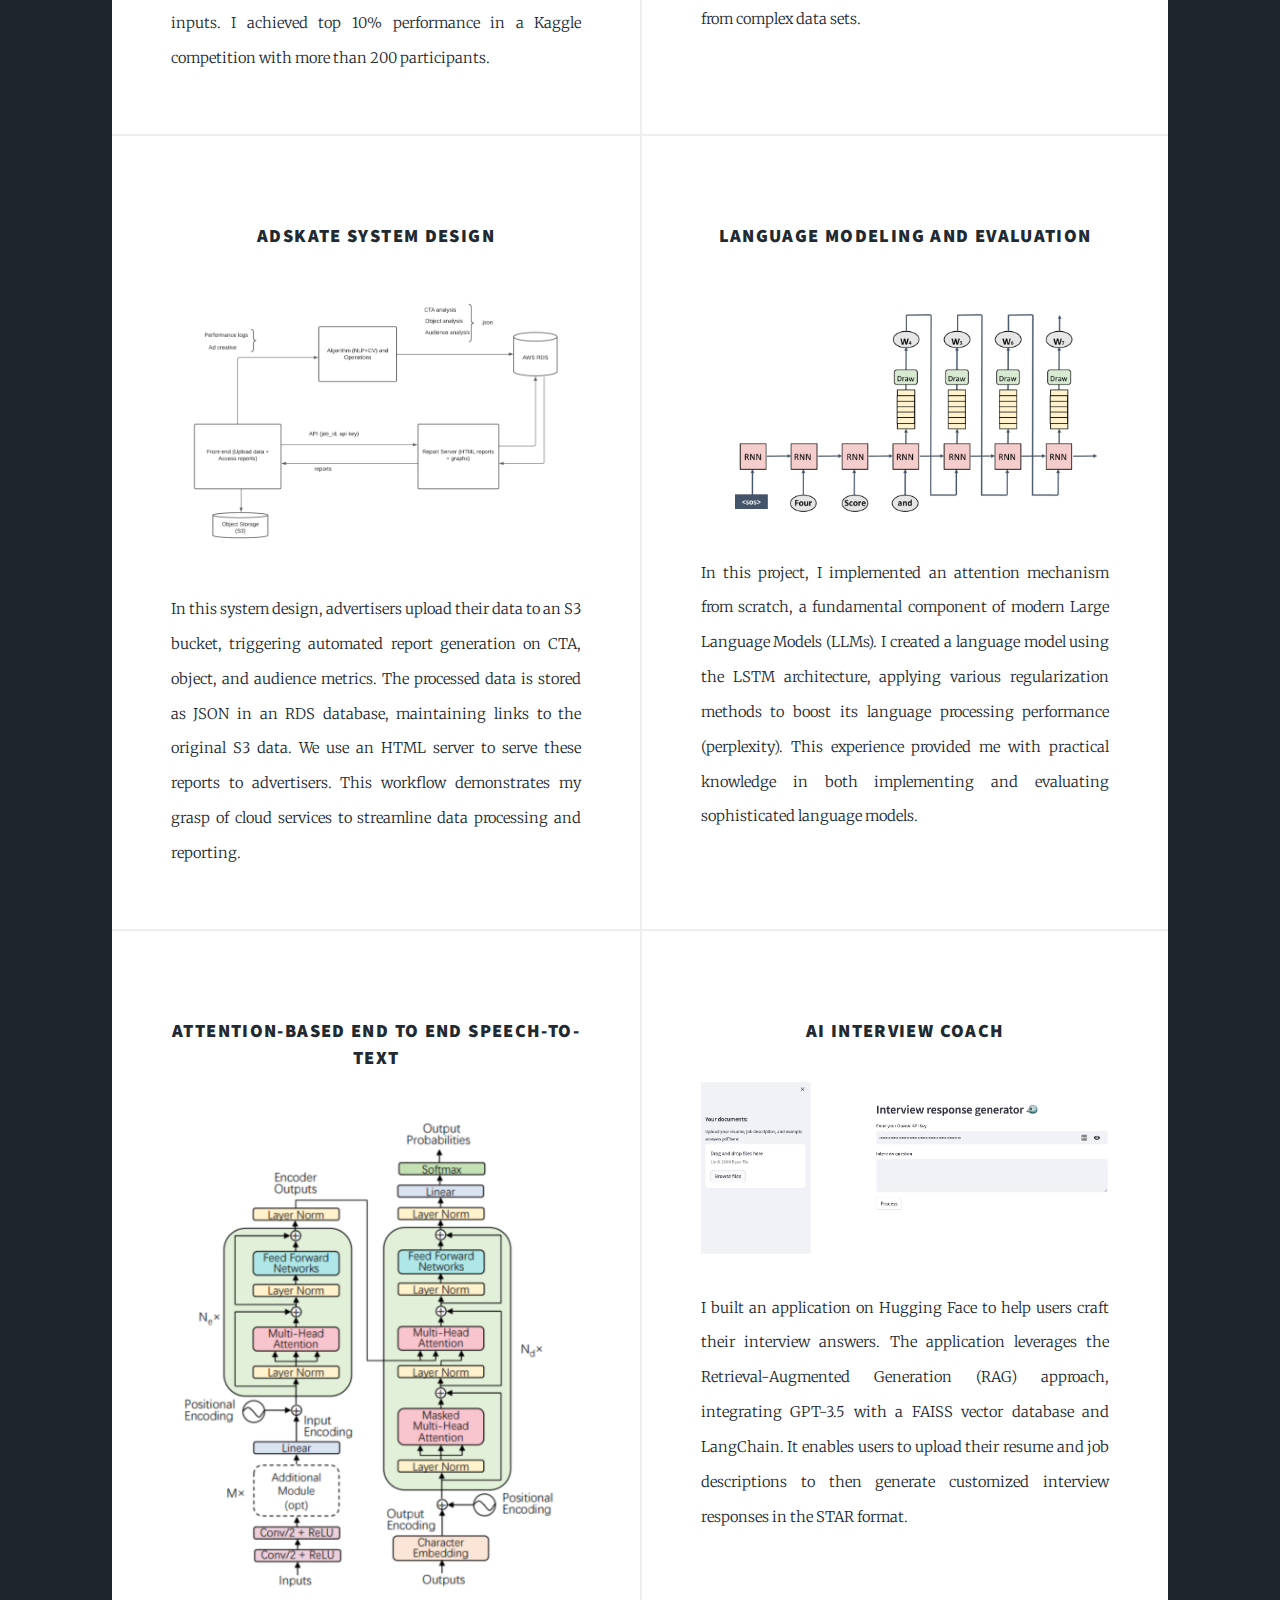
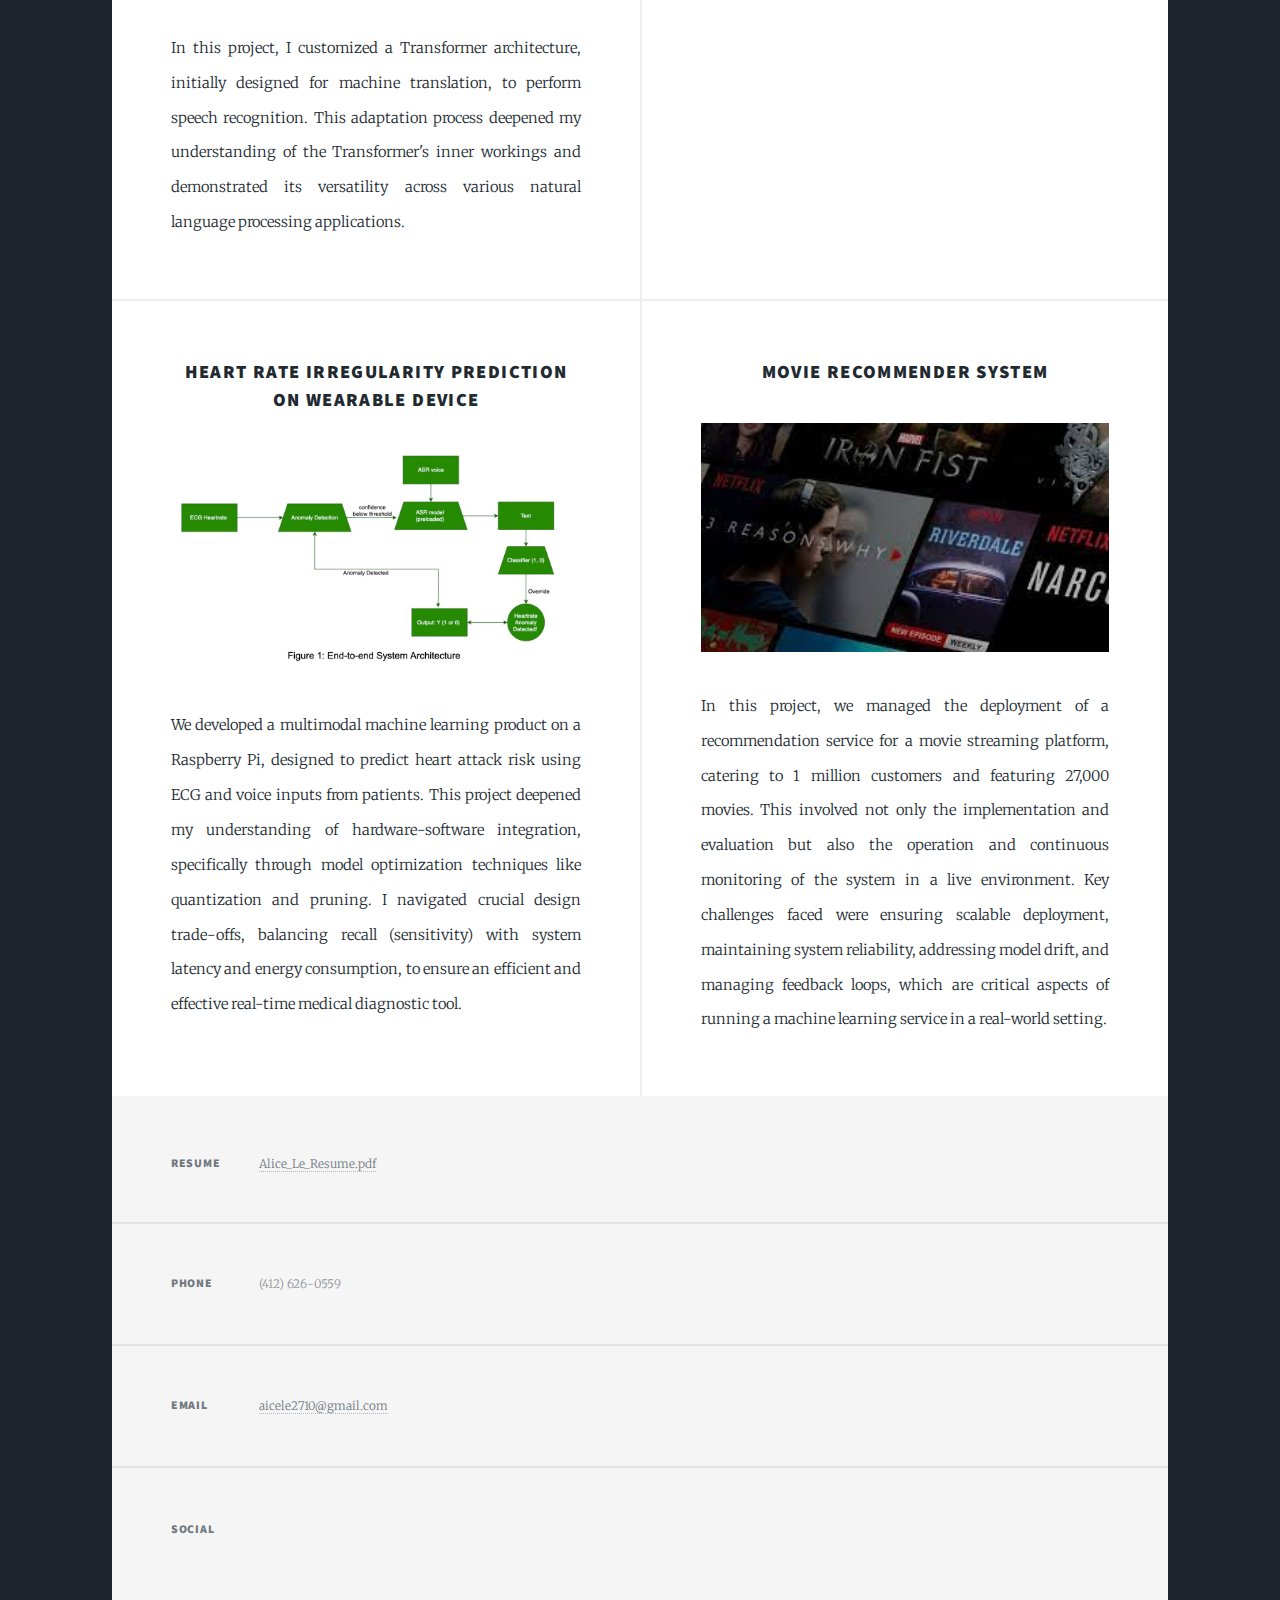
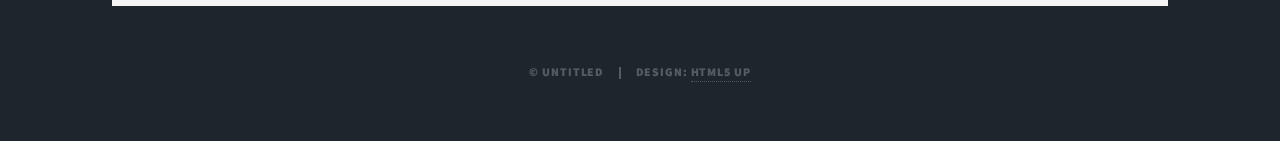
==== commit b7057c25: "new projects" ====
--- a/index.html
+++ b/index.html
@@ -6,7 +6,7 @@
 -->
 <html>
 	<head>
-		<title>Massively by HTML5 UP</title>
+		<title>Alice Le</title>
 		<meta charset="utf-8" />
 		<meta name="viewport" content="width=device-width, initial-scale=1, user-scalable=no" />
 		<link rel="stylesheet" href="assets/css/main.css" />
@@ -20,16 +20,35 @@
 				<!-- Intro -->
 					<div id="intro">
 	
-						<p>I am a product manager with passion for machine learning products</p>
-						<ul class="actions">
+						<!-- <p>Hello! I'm Alice Le, currently diving into an AI-focused MBA at Carnegie Mellon University. My journey in tech spans over six years, including pioneering roles like launching Amazon's operations in Vietnam and cross-launching Southeast Asian sellers to Japan. I've also had the hands-on experience of developing a sales operations function from the ground up.
+
+							My path has been shaped by a love for innovation and entrepreneurship, leading me to the dynamic field of product management. </p> <p>Fascinated by the game-changing potential of AI, I've spent the last three years immersing myself in AI and Machine Learning studies. This experience has not only enriched my knowledge but also sharpened my skills, preparing me to contribute to a growing tech startup. Looking ahead, I'm excited about the possibility of channeling these experiences into my own entrepreneurial venture in the tech world.</p> -->
+						<p>I'm a technical generalist, i.e. a jack of all trades who love tinkering with all technical subjects. I design and build systems that use deep learning, large language models (LLMs), and predictive analytics to solve real business challenges. Highlighting below a couple of the projects I worked on in the past 2 years. 
+							<!-- <li>
+								Deep learning frameworks (Pytorch/Tensorflow)
+							</li>
+							<li>
+								RAG (retrival augmented generation)
+							</li>
+							<li>
+								AWS (EMR, EC2, S3, API, Lambda, VPC, etc.)
+							</li>
+							<li>
+								Rapid prototying (Figma, Canva, Bubble, Webflow)
+							</li>
+							<li>
+								Database (MySQL, ETL)
+							</li> -->
+						</p>
+							<ul class="actions">
 							<li><a href="#header" class="button icon solid solo fa-arrow-down scrolly">Continue</a></li>
 						</ul>
 					</div>
 
 				<!-- Header -->
-					<header id="header">
+					<!-- <header id="header">
 						<a href="index.html" class="logo">My Portfolio</a>
-					</header>
+					</header> -->
 
 				<!-- Nav -->
 					<nav id="nav">
@@ -48,7 +67,7 @@
 				<!-- Main -->
 					<div id="main">
 
-						<!-- Featured Post -->
+						<!-- Featured Post
 							<article class="post featured">
 								<header class="major">
 									<h2><a href="generic.html">Project 1: Adskate</a></h2>
@@ -59,82 +78,147 @@
 								<ul class="actions special">
 									<li><a href="generic.html" class="button large" target="_blank">Check it out</a></li>
 								</ul>
-							</article>
+							</article> -->
 
 						<!-- Posts -->
 							<section class="posts">
 								<article>
 									<header>
 										
-										<h2><a href="https://huggingface.co/spaces/alicele/interview-AI">Project 2<br />
-										AI Interview Coach </a></h2>
+										<h3><a href="https://huggingface.co/spaces/alicele/interview-AI"><br />
+										Automatic Speech Recognition (ASR) </a></h3>
+									</header>
+									<a href="https://huggingface.co/spaces/alicele/interview-AI" class="image fit"><img src="images/ASR.png" alt="ASR"/></a>
+									<p>I implemented the connectionist temporal classification (CTC) framework, which included recurrent neural networks (RNNs) and dynamic programming to handle the labeling of sequences in audio recordings, where time alignment is not predefined. This architecture managed the asynchronous timing of outputs in relation to their inputs. I achieved top 10% performance in a Kaggle competition with more than 200 participants.
+									</p>
+									<!-- <ul class="actions special">
+										<li><a href="https://huggingface.co/spaces/alicele/interview-AI" class="button" target="_blank">Read More</a></li>
+									</ul> -->
+								</article>
+								<article>
+									<header>
+										
+										<h3><a href="https://huggingface.co/spaces/alicele/interview-AI"><br />
+										Cloud-based Machine Learning </a></h3>
+									</header>
+									<a href="https://huggingface.co/spaces/alicele/interview-AI" class="image fit"><img src="images/millionsongs.png" alt="cloud"/></a>
+									<p>I used Apache Spark on AWS EMR to analyze the Million Song Dataset, extracting features and applying machine learning to predict song popularity. I managed data processing and storage using AWS services like EC2, EBS, and S3. This experience sharpened my skills in big data analytics, cloud computing, and machine learning, demonstrating the ability to derive actionable insights from complex data sets.
+									</p>
+									<!-- <ul class="actions special">
+										<li><a href="https://huggingface.co/spaces/alicele/interview-AI" class="button" target="_blank">Read More</a></li>
+									</ul> -->
+								</article>
+								<article>
+									<header>
+										
+										<h3><a href="https://huggingface.co/spaces/alicele/interview-AI"><br />
+										Adskate system design </a></h3>
+									</header>
+									<a href="https://huggingface.co/spaces/alicele/interview-AI" class="image fit"><img src="images/system-design.png" alt="adskate"/></a>
+									<p>In this system design, advertisers upload their data to an S3 bucket, triggering automated report generation on CTA, object, and audience metrics. The processed data is stored as JSON in an RDS database, maintaining links to the original S3 data. We use an HTML server to serve these reports to advertisers. This workflow demonstrates my grasp of cloud services to streamline data processing and reporting.
+									</p>
+									<!-- <ul class="actions special">
+										<li><a href="https://huggingface.co/spaces/alicele/interview-AI" class="button" target="_blank">Read More</a></li>
+									</ul> -->
+								</article>
+
+								<article>
+									<header>
+										
+										<h3><a href="https://huggingface.co/spaces/alicele/interview-AI"><br />
+										Language Modeling and Evaluation </a></h3>
+									</header>
+									<a href="https://huggingface.co/spaces/alicele/interview-AI" class="image fit"><img src="images/language_model.png" alt="language model"/></a>
+									<p>In this project, I implemented an attention mechanism from scratch, a fundamental component of modern Large Language Models (LLMs). I created a language model using the LSTM architecture, applying various regularization methods to boost its language processing performance (perplexity). This experience provided me with practical knowledge in both implementing and evaluating sophisticated language models.</p>
+									<!-- <ul class="actions special">
+										<li><a href="https://huggingface.co/spaces/alicele/interview-AI" class="button" target="_blank">Read More</a></li>
+									</ul> -->
+								</article>
+								<article>
+									<header>
+										
+										<h3><a href="https://huggingface.co/spaces/alicele/interview-AI"><br />
+										Attention-based end to end Speech-to-Text </a></h3>
+									</header>
+									<a href="https://huggingface.co/spaces/alicele/interview-AI" class="image fit"><img src="images/transformer.png" alt="language model"/></a>
+									<p>In this project, I customized a Transformer architecture, initially designed for machine translation, to perform speech recognition. This adaptation process deepened my understanding of the Transformer's inner workings and demonstrated its versatility across various natural language processing applications. </p>
+									<!-- <ul class="actions special">
+										<li><a href="https://huggingface.co/spaces/alicele/interview-AI" class="button" target="_blank">Read More</a></li>
+									</ul> -->
+								</article>
+
+								<article>
+									<header>
+										
+										<h3><a href="https://huggingface.co/spaces/alicele/interview-AI"><br />
+										AI Interview Coach </a></h3>
 									</header>
 									<a href="https://huggingface.co/spaces/alicele/interview-AI" class="image fit"><img src="images/AI interview coach.jpg" alt="intervew coach"/></a>
-									<p>The app is powered by GPT-3.5, FAISS vector database, and LangChain technology. It allows users to upload their resume, sample interview answers, and job description. It then generates tailored responses to any interview question in STAR format based on the provided materials.</p>
-									<ul class="actions special">
-										<li><a href="https://huggingface.co/spaces/alicele/interview-AI" class="button" target="_blank">Read More</a></li>
-									</ul>
-								</article>
-								<article>
-									<header>
-										
-										<h2><a href="https://github.com/alicele2710/movie-recommender-system/tree/main">Project 3<br />
-										Heart Attack Prediction on Wearable Device  </a></h2>
-									</header>
-									<a href="https://github.com/alicele2710/movie-recommender-system/tree/main" class="image fit"><img src="images/system architecture.jpg" alt="system architecture"/></a>
-									<p>Developing an on-device multimodal machine learning product that takes heart rate (ECG) and patient's voice inputs to predict the patient's risk of a heart attack. Key learnings include model quantization, pruning, and careful design tradeoffs between recall (sensitivity), latency, and energy consumption.</p>
-									<ul class="actions special">
+									<p>I built an application on Hugging Face to help users craft their interview answers. The application leverages the Retrieval-Augmented Generation (RAG) approach, integrating GPT-3.5 with a FAISS vector database and LangChain. It enables users to upload their resume and job descriptions to then generate customized interview responses in the STAR format.</p>
+									<!-- <ul class="actions special">
+										<li><a href="https://huggingface.co/spaces/alicele/interview-AI" class="button" target="_blank">Read More</a></li>
+									</ul> -->
+								</article>
+								<article>
+									<header>
+										
+										<h3><a href="https://github.com/koseoyoung/ondevice-asr">
+										Heart Rate Irregularity Prediction on Wearable Device  </a></h3>
+									</header>
+									<a href="https://github.com/koseoyoung/ondevice-asr" class="image fit"><img src="images/system architecture.jpg" alt="system architecture"/></a>
+										<p>We developed a multimodal machine learning product on a Raspberry Pi, designed to predict heart attack risk using ECG and voice inputs from patients. This project deepened my understanding of hardware-software integration, specifically through model optimization techniques like quantization and pruning. I navigated crucial design trade-offs, balancing recall (sensitivity) with system latency and energy consumption, to ensure an efficient and effective real-time medical diagnostic tool.</p>
+									<!-- <ul class="actions special">
 										<li><a href="https://github.com/koseoyoung/ondevice-asr" class="button" target="_blank">Read More</a></li>
-									</ul>
-								</article>
-								<article>
-									<header>
-										
-										<h2><a href="https://github.com/alicele2710/movie-recommender-system/tree/main">Project 4<br />
-										Movie recommender system </a></h2>
+									</ul> -->
+								</article>
+								<article>
+									<header>
+										
+										<h3><a href="https://github.com/alicele2710/movie-recommender-system/tree/main">
+										Movie recommender system </a></h3>
 									</header>
 									<a href="https://github.com/alicele2710/movie-recommender-system/tree/main" class="image fit"><img src="images/download.jpeg" alt="movie"/></a>
-									<p>In this project, I implement, evaluate, operate, monitor, and evolve a recommendation service for a scenario of a movie streaming service with 1 million cusotmers and 27,000 movies. The focus of this assignment is to operate a recommendation service in production, which entails many concerns, including deployment, scaling, reliability, drift and feedback loops.</p>
-									<ul class="actions special">
+									<p>In this project, we managed the deployment of a recommendation service for a movie streaming platform, catering to 1 million customers and featuring 27,000 movies. This involved not only the implementation and evaluation but also the operation and continuous monitoring of the system in a live environment. Key challenges faced were ensuring scalable deployment, maintaining system reliability, addressing model drift, and managing feedback loops, which are critical aspects of running a machine learning service in a real-world setting.</p>
+									<!-- <ul class="actions special">
 										<li><a href="https://github.com/alicele2710/movie-recommender-system/tree/main" class="button" target="_blank">Read More</a></li>
-									</ul>
-								</article>
-								<article>
-									<header>
-										
-										<h2><a href="https://github.com/alicele2710/churn-prediction/tree/main">Project 5<br />
-										Churn prediction</a></h2>
+									</ul> -->
+								</article>
+								<!-- <article>
+									<header>
+										
+										<h3><a href="https://github.com/alicele2710/churn-prediction/tree/main">
+										Churn prediction</a></h3>
 									</header>
 									<a href="https://github.com/alicele2710/churn-prediction/tree/main" class="image fit"><img src="images/google-merch-store.png" alt="" /></a>
-									<p>A propensity model that predicts the probability of a customer churning from the Google merchandise store, then suggest effective strategies for retaining customers and maximizing return on investment (ROI).</p>
-									<ul class="actions special">
+									<p>A propensity model that predicts the probability of a customer churning from the Google merchandise store, then suggest effective strategies for retaining customers and maximizing return on investment (ROI).</p> -->
+									<!-- <ul class="actions special">
 										<li><a href="https://github.com/alicele2710/churn-prediction/tree/main" class="button" target="_blank">Read More</a></li>
-									</ul>
-								</article>
+									</ul> -->
+								<!-- </article>
 								<article>
 									<header>
 								
-										<h2><a href="https://github.com/alicele2710/inventory-forecasting">Project 6<br />
-										Inventory forecasting</a></h2>
+										<h3><a href="https://github.com/alicele2710/inventory-forecasting">
+										Inventory forecasting</a></h3>
 									</header>
 									<a href="https://github.com/alicele2710/inventory-forecasting" class="image fit"><img src="images/supermarket.jpg" alt="" /></a>
-									<p>Time-series forecasting model that helps retailers order just the right products at the right time.</p>
-									<ul class="actions special">
+									<p>Time-series forecasting model that helps retailers order just the right products at the right time.</p> -->
+									<!-- <ul class="actions special">
 										<li><a href="https://github.com/alicele2710/inventory-forecasting" class="button" target="_blank">Read More</a></li>
-									</ul>
-								</article>
-								<article>
+									</ul> -->
+								<!-- </article> -->
+								<!-- <article>
 									<header>
 									
-										<h2><a href="https://github.com/alicele2710/DataScienceGuidedCapstone">Project 7<br />
-										Pricing Analysis</a></h2>
+										<h3><a href="https://github.com/alicele2710/DataScienceGuidedCapstone">
+										Pricing Analysis</a></h3>
 									</header>
 									<a href="https://github.com/alicele2710/DataScienceGuidedCapstone" class="image fit"><img src="images/pricing.jpeg" alt="" /></a>
-									<p>Optimal pricing strategy for a ski resort</p>
-									<ul class="actions special">
+									<p>Optimal pricing strategy for a ski resort</p> -->
+									<!-- <ul class="actions special">
 										<li><a href="https://github.com/alicele2710/DataScienceGuidedCapstone" class="button" target="_blank">Read More</a></li>
-									</ul>
-								</article>
+									</ul> -->
+								<!-- </article> -->
 								
 							</section>
 
@@ -148,8 +232,8 @@
 						
 						<section class="split contact">
 							<section class="alt">
-								<h3>Address</h3>
-								<p>Pittsburgh, PA, United States</p>
+								<h3>Resume</h3>
+								<p><a href="URL_TO_YOUR_RESUME" download="Alice_Le_Resume">Alice_Le_Resume.pdf</a></p>
 							</section>
 							<section>
 								<h3>Phone</h3>
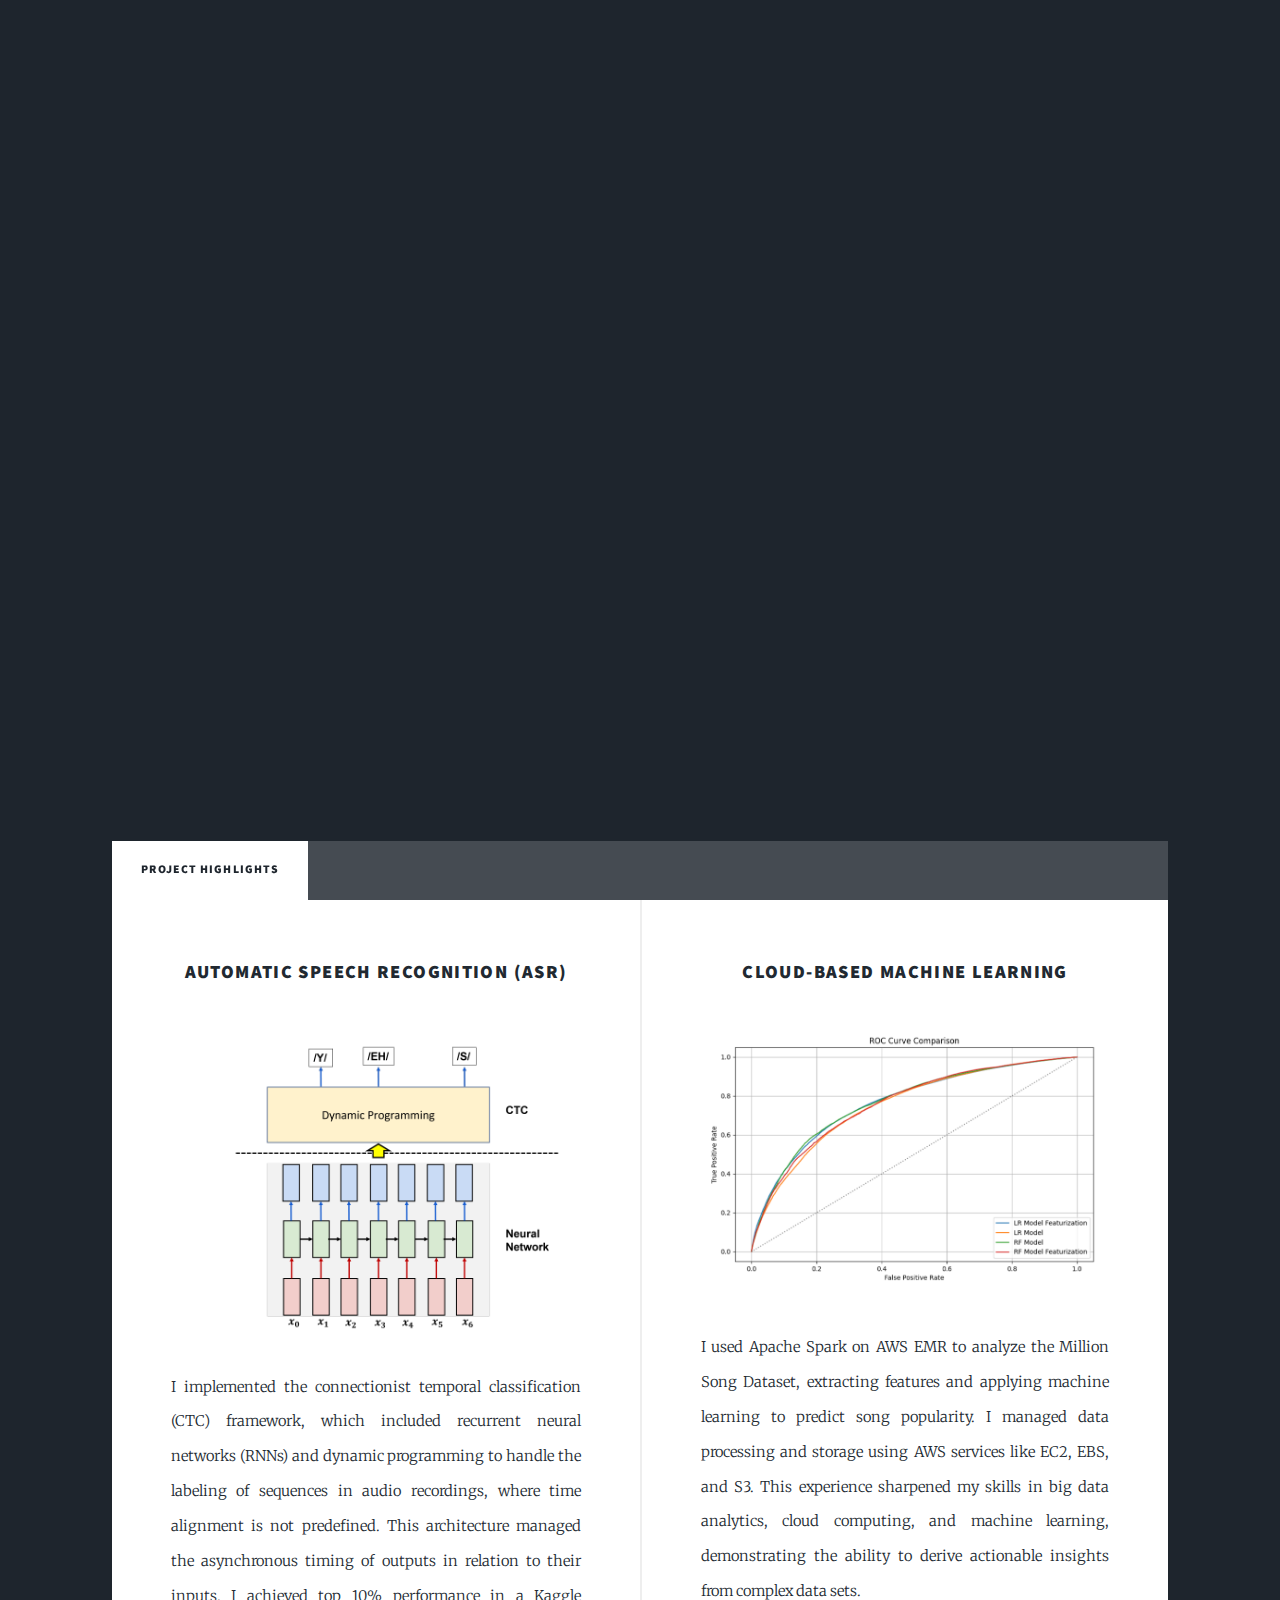
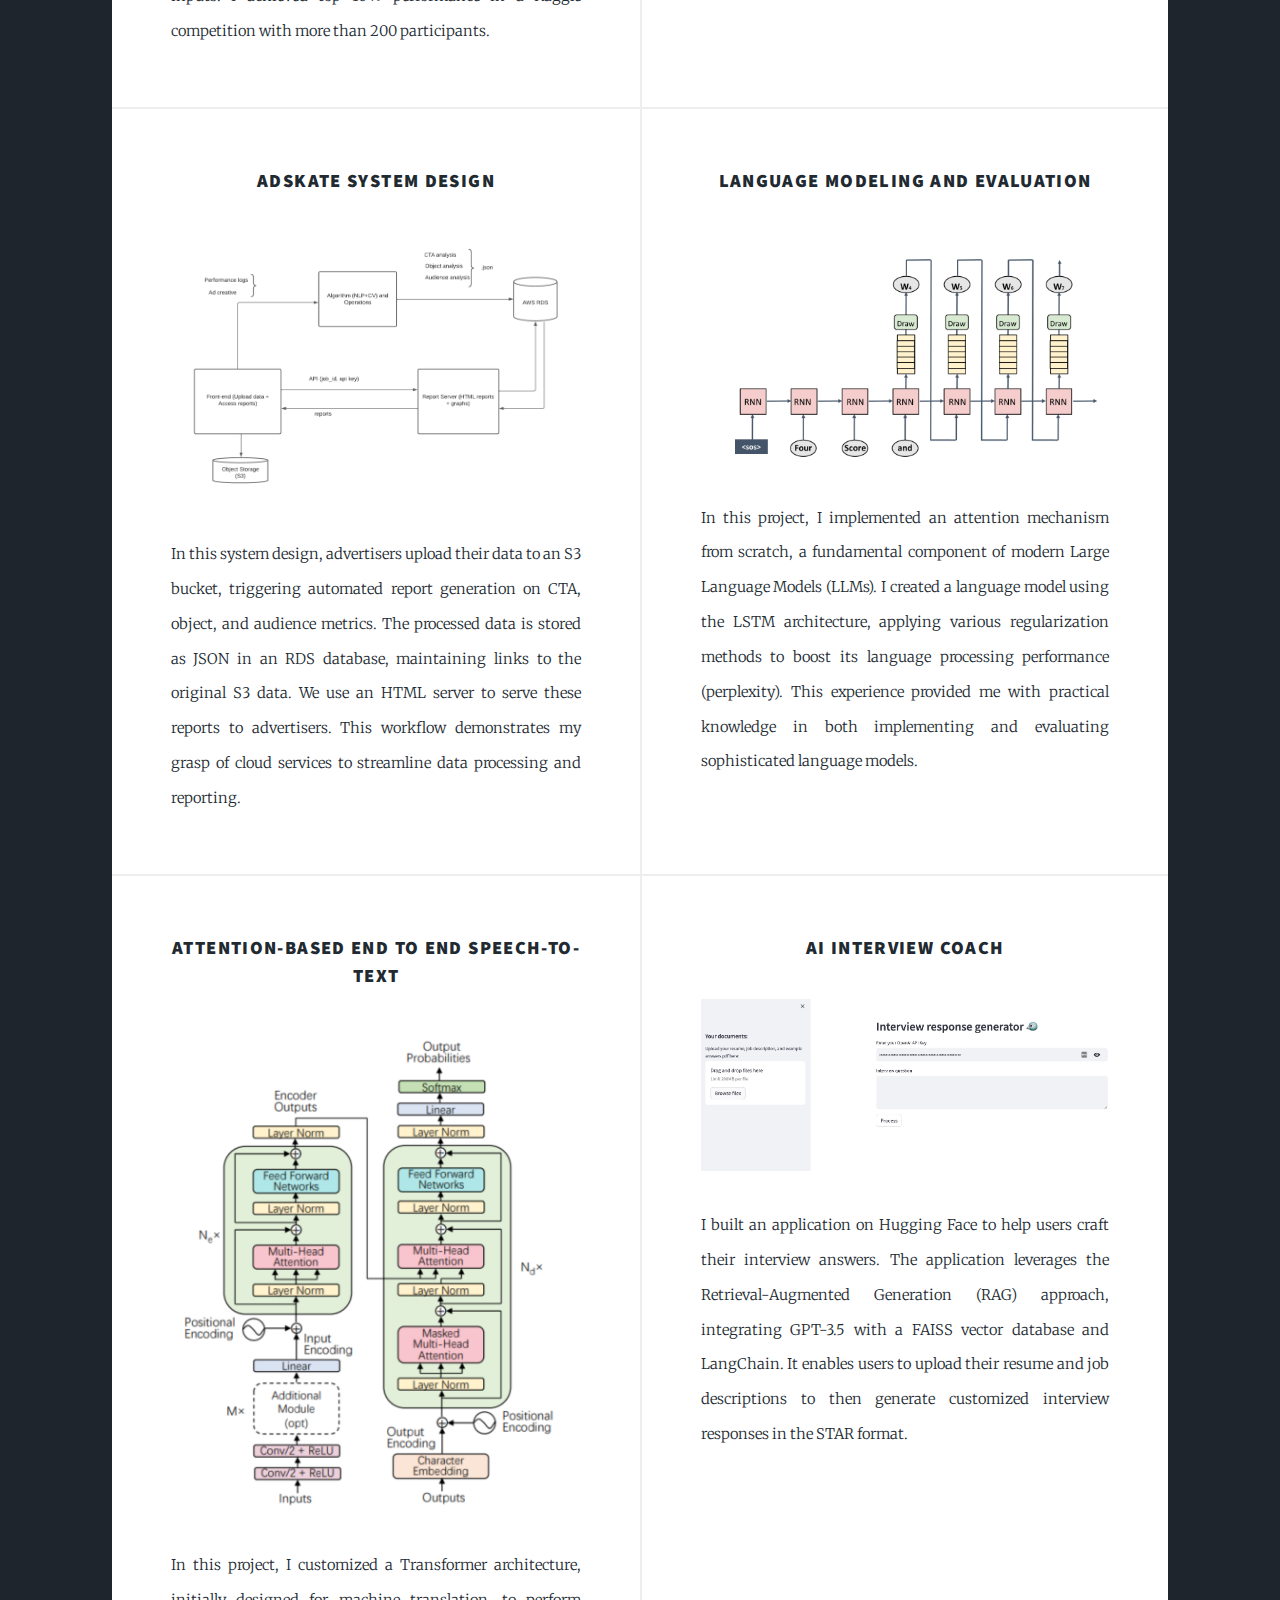
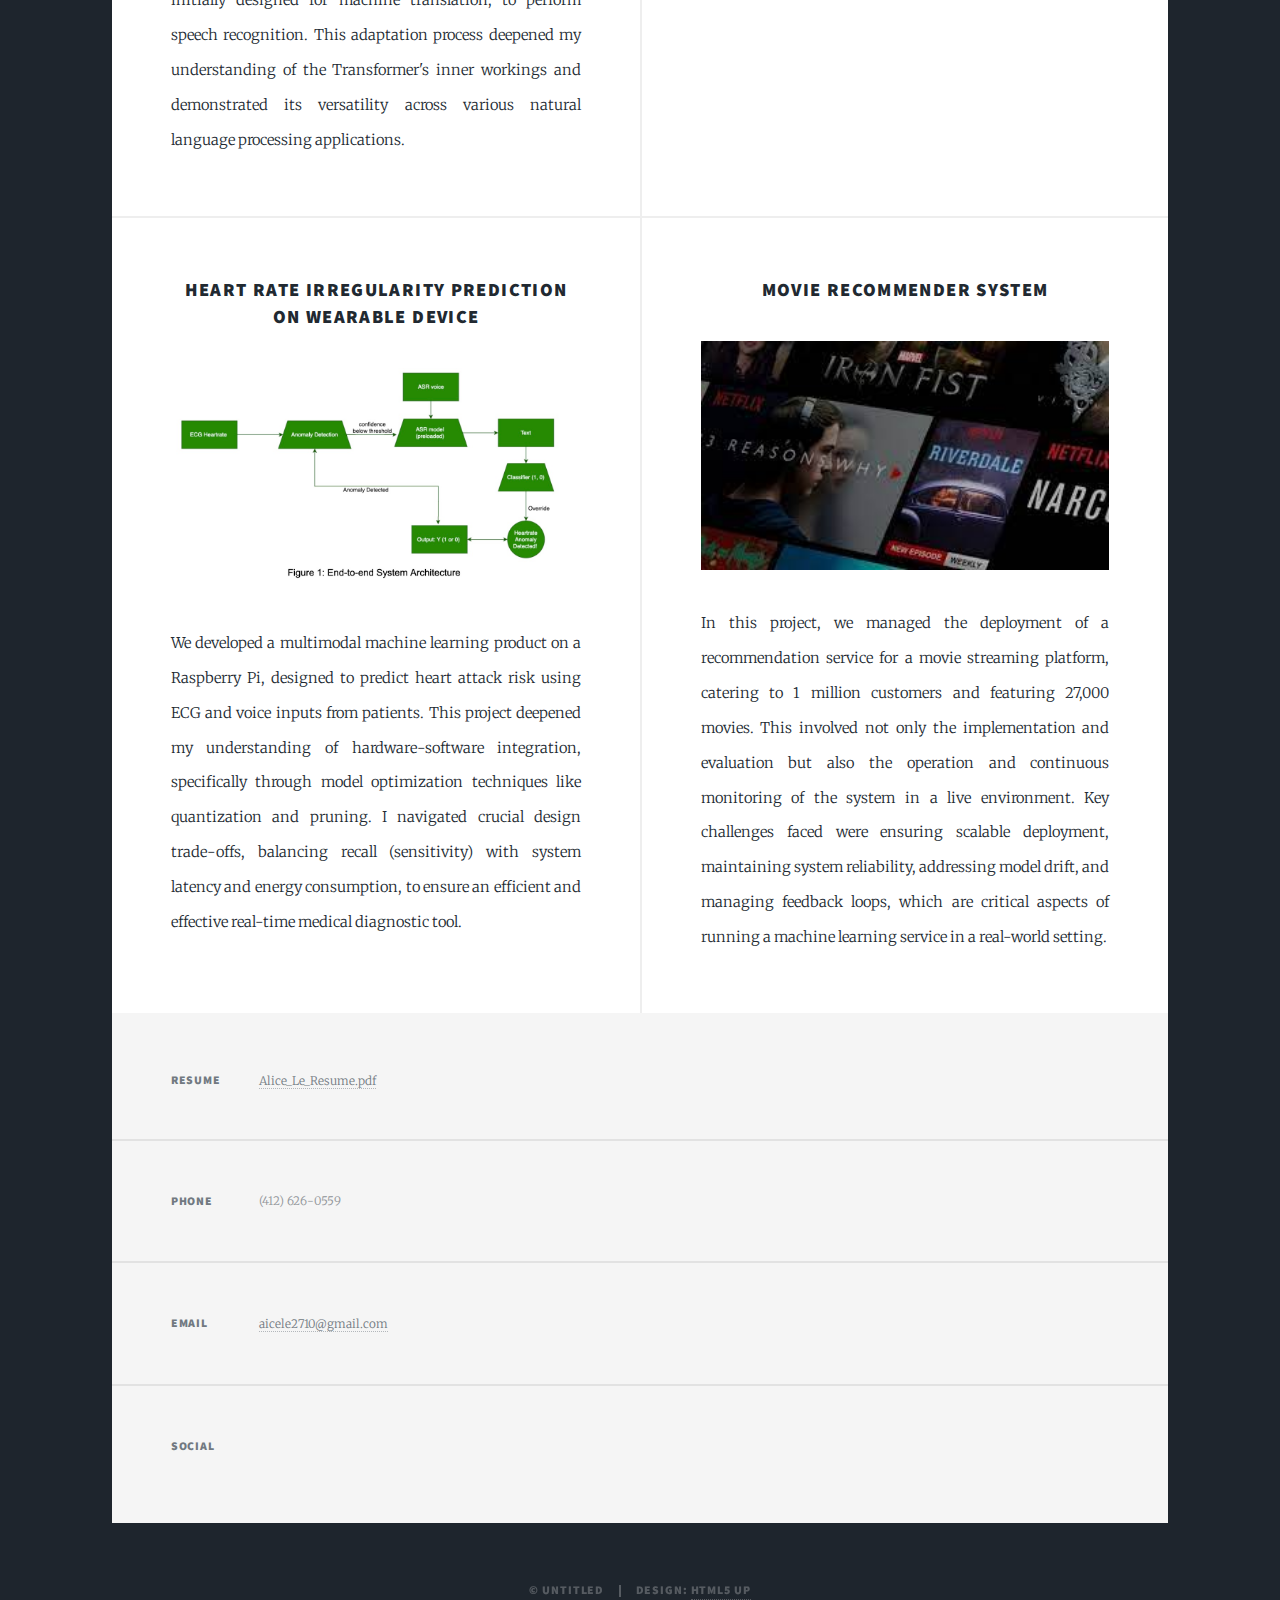
==== commit bd743d81: "Update index.html" ====
--- a/index.html
+++ b/index.html
@@ -23,7 +23,7 @@
 						<!-- <p>Hello! I'm Alice Le, currently diving into an AI-focused MBA at Carnegie Mellon University. My journey in tech spans over six years, including pioneering roles like launching Amazon's operations in Vietnam and cross-launching Southeast Asian sellers to Japan. I've also had the hands-on experience of developing a sales operations function from the ground up.
 
 							My path has been shaped by a love for innovation and entrepreneurship, leading me to the dynamic field of product management. </p> <p>Fascinated by the game-changing potential of AI, I've spent the last three years immersing myself in AI and Machine Learning studies. This experience has not only enriched my knowledge but also sharpened my skills, preparing me to contribute to a growing tech startup. Looking ahead, I'm excited about the possibility of channeling these experiences into my own entrepreneurial venture in the tech world.</p> -->
-						<p>I'm a technical generalist, i.e. a jack of all trades who love tinkering with all technical subjects. I design and build systems that use deep learning, large language models (LLMs), and predictive analytics to solve real business challenges. Highlighting below a couple of the projects I worked on in the past 2 years. 
+						<p>I'm a technical generalist, a jack of all trades who love tinkering with all technical subjects. I design and build systems that use deep learning, large language models (LLMs), and predictive analytics to solve real business challenges. Highlighting below a couple of the projects I worked on in the past 2 years. 
 							<!-- <li>
 								Deep learning frameworks (Pytorch/Tensorflow)
 							</li>
@@ -85,10 +85,11 @@
 								<article>
 									<header>
 										
-										<h3><a href="https://huggingface.co/spaces/alicele/interview-AI"><br />
-										Automatic Speech Recognition (ASR) </a></h3>
-									</header>
-									<a href="https://huggingface.co/spaces/alicele/interview-AI" class="image fit"><img src="images/ASR.png" alt="ASR"/></a>
+										<h3>
+										Automatic Speech Recognition (ASR) </h3>
+									</header>
+									<a href="https://github.com/alicele2710/ASR" class="image fit"><img src="images/ASR.png" alt="ASR"/></a>
+									<!-- <img src="images/ASR.png" alt="ASR"/> -->
 									<p>I implemented the connectionist temporal classification (CTC) framework, which included recurrent neural networks (RNNs) and dynamic programming to handle the labeling of sequences in audio recordings, where time alignment is not predefined. This architecture managed the asynchronous timing of outputs in relation to their inputs. I achieved top 10% performance in a Kaggle competition with more than 200 participants.
 									</p>
 									<!-- <ul class="actions special">
@@ -98,10 +99,11 @@
 								<article>
 									<header>
 										
-										<h3><a href="https://huggingface.co/spaces/alicele/interview-AI"><br />
-										Cloud-based Machine Learning </a></h3>
-									</header>
-									<a href="https://huggingface.co/spaces/alicele/interview-AI" class="image fit"><img src="images/millionsongs.png" alt="cloud"/></a>
+										<h3>
+										Cloud-based Machine Learning</h3>
+									</header>
+									<a href="https://github.com/alicele2710/Cloud-based-ML" class="image fit"><img src="images/millionsongs.png" alt="cloud"/></a>
+									<!-- <img src="images/millionsongs.png" alt="cloud"/> -->
 									<p>I used Apache Spark on AWS EMR to analyze the Million Song Dataset, extracting features and applying machine learning to predict song popularity. I managed data processing and storage using AWS services like EC2, EBS, and S3. This experience sharpened my skills in big data analytics, cloud computing, and machine learning, demonstrating the ability to derive actionable insights from complex data sets.
 									</p>
 									<!-- <ul class="actions special">
@@ -111,10 +113,11 @@
 								<article>
 									<header>
 										
-										<h3><a href="https://huggingface.co/spaces/alicele/interview-AI"><br />
-										Adskate system design </a></h3>
-									</header>
-									<a href="https://huggingface.co/spaces/alicele/interview-AI" class="image fit"><img src="images/system-design.png" alt="adskate"/></a>
+										<h3>
+										Adskate system design</h3>
+									</header>
+									<a href="https://www.adskate.com/creative-analysis/" class="image fit"><img src="images/system-design.png" alt="adskate"/></a>
+									<!-- <img src="images/system-design.png" alt="adskate"/> -->
 									<p>In this system design, advertisers upload their data to an S3 bucket, triggering automated report generation on CTA, object, and audience metrics. The processed data is stored as JSON in an RDS database, maintaining links to the original S3 data. We use an HTML server to serve these reports to advertisers. This workflow demonstrates my grasp of cloud services to streamline data processing and reporting.
 									</p>
 									<!-- <ul class="actions special">
@@ -125,22 +128,37 @@
 								<article>
 									<header>
 										
-										<h3><a href="https://huggingface.co/spaces/alicele/interview-AI"><br />
-										Language Modeling and Evaluation </a></h3>
-									</header>
-									<a href="https://huggingface.co/spaces/alicele/interview-AI" class="image fit"><img src="images/language_model.png" alt="language model"/></a>
+										<h3>
+										Language Modeling and Evaluation </h3>
+									</header>
+									<a href="https://github.com/alicele2710/Language-model" class="image fit"><img src="images/language_model.png" alt="language model"/></a>
+									<!-- <img src="images/language_model.png" alt="language model"/> -->
 									<p>In this project, I implemented an attention mechanism from scratch, a fundamental component of modern Large Language Models (LLMs). I created a language model using the LSTM architecture, applying various regularization methods to boost its language processing performance (perplexity). This experience provided me with practical knowledge in both implementing and evaluating sophisticated language models.</p>
 									<!-- <ul class="actions special">
 										<li><a href="https://huggingface.co/spaces/alicele/interview-AI" class="button" target="_blank">Read More</a></li>
 									</ul> -->
 								</article>
-								<article>
-									<header>
-										
-										<h3><a href="https://huggingface.co/spaces/alicele/interview-AI"><br />
-										Attention-based end to end Speech-to-Text </a></h3>
-									</header>
-									<a href="https://huggingface.co/spaces/alicele/interview-AI" class="image fit"><img src="images/transformer.png" alt="language model"/></a>
+								<!-- <article>
+									<header>
+										
+										<h3>
+										Personal CRM app (iOS) </h3>
+									</header>
+									<a href="https://github.com/alicele2710/MyCRM" class="image fit"><img src="images/language_model.png" alt="language model"/></a> -->
+									<!-- <img src="images/language_model.png" alt="language model"/> -->
+									<!-- <p>In this project, I implemented an attention mechanism from scratch, a fundamental component of modern Large Language Models (LLMs). I created a language model using the LSTM architecture, applying various regularization methods to boost its language processing performance (perplexity). This experience provided me with practical knowledge in both implementing and evaluating sophisticated language models.</p> -->
+									<!-- <ul class="actions special">
+										<li><a href="https://huggingface.co/spaces/alicele/interview-AI" class="button" target="_blank">Read More</a></li>
+									</ul> -->
+								<!-- </article> -->
+								<article>
+									<header>
+										
+										<h3>
+										Attention-based end to end Speech-to-Text </h3>
+									</header>
+									<a href="https://github.com/alicele2710/speech-to-text" class="image fit"><img src="images/transformer.png" alt="language model"/></a>
+									<!-- <img src="images/transformer.png" alt="language model"/> -->
 									<p>In this project, I customized a Transformer architecture, initially designed for machine translation, to perform speech recognition. This adaptation process deepened my understanding of the Transformer's inner workings and demonstrated its versatility across various natural language processing applications. </p>
 									<!-- <ul class="actions special">
 										<li><a href="https://huggingface.co/spaces/alicele/interview-AI" class="button" target="_blank">Read More</a></li>
@@ -150,10 +168,11 @@
 								<article>
 									<header>
 										
-										<h3><a href="https://huggingface.co/spaces/alicele/interview-AI"><br />
-										AI Interview Coach </a></h3>
+										<h3>
+										AI Interview Coach </h3>
 									</header>
 									<a href="https://huggingface.co/spaces/alicele/interview-AI" class="image fit"><img src="images/AI interview coach.jpg" alt="intervew coach"/></a>
+									<!-- <img src="images/AI interview coach.jpg" alt="intervew coach"/> -->
 									<p>I built an application on Hugging Face to help users craft their interview answers. The application leverages the Retrieval-Augmented Generation (RAG) approach, integrating GPT-3.5 with a FAISS vector database and LangChain. It enables users to upload their resume and job descriptions to then generate customized interview responses in the STAR format.</p>
 									<!-- <ul class="actions special">
 										<li><a href="https://huggingface.co/spaces/alicele/interview-AI" class="button" target="_blank">Read More</a></li>
@@ -162,10 +181,11 @@
 								<article>
 									<header>
 										
-										<h3><a href="https://github.com/koseoyoung/ondevice-asr">
-										Heart Rate Irregularity Prediction on Wearable Device  </a></h3>
-									</header>
-									<a href="https://github.com/koseoyoung/ondevice-asr" class="image fit"><img src="images/system architecture.jpg" alt="system architecture"/></a>
+										<h3>
+										Heart Rate Irregularity Prediction on Wearable Device </h3>
+									</header>
+									<a href="https://github.com/alicele2710/on-device-asr" class="image fit"><img src="images/system architecture.jpg" alt="system architecture"/></a>
+									<!-- <img src="images/system architecture.jpg" alt="system architecture"/> -->
 										<p>We developed a multimodal machine learning product on a Raspberry Pi, designed to predict heart attack risk using ECG and voice inputs from patients. This project deepened my understanding of hardware-software integration, specifically through model optimization techniques like quantization and pruning. I navigated crucial design trade-offs, balancing recall (sensitivity) with system latency and energy consumption, to ensure an efficient and effective real-time medical diagnostic tool.</p>
 									<!-- <ul class="actions special">
 										<li><a href="https://github.com/koseoyoung/ondevice-asr" class="button" target="_blank">Read More</a></li>
@@ -174,10 +194,11 @@
 								<article>
 									<header>
 										
-										<h3><a href="https://github.com/alicele2710/movie-recommender-system/tree/main">
-										Movie recommender system </a></h3>
-									</header>
-									<a href="https://github.com/alicele2710/movie-recommender-system/tree/main" class="image fit"><img src="images/download.jpeg" alt="movie"/></a>
+										<h3>
+										Movie recommender system </h3>
+									</header>
+									<a href="https://github.com/alicele2710/movie-recommender-system" class="image fit"><img src="images/download.jpeg" alt="movie"/></a>
+									<!-- <img src="images/download.jpeg" alt="movie"/> -->
 									<p>In this project, we managed the deployment of a recommendation service for a movie streaming platform, catering to 1 million customers and featuring 27,000 movies. This involved not only the implementation and evaluation but also the operation and continuous monitoring of the system in a live environment. Key challenges faced were ensuring scalable deployment, maintaining system reliability, addressing model drift, and managing feedback loops, which are critical aspects of running a machine learning service in a real-world setting.</p>
 									<!-- <ul class="actions special">
 										<li><a href="https://github.com/alicele2710/movie-recommender-system/tree/main" class="button" target="_blank">Read More</a></li>
@@ -233,7 +254,7 @@
 						<section class="split contact">
 							<section class="alt">
 								<h3>Resume</h3>
-								<p><a href="URL_TO_YOUR_RESUME" download="Alice_Le_Resume">Alice_Le_Resume.pdf</a></p>
+								<p><a href="https://drive.google.com/file/d/1aq5Z-9NLf88ZEm2XSCIweJDGTXsCyZ5Q/view?usp=share_link" download="Alice_Le_Resume">Alice_Le_Resume.pdf</a></p>
 							</section>
 							<section>
 								<h3>Phone</h3>
